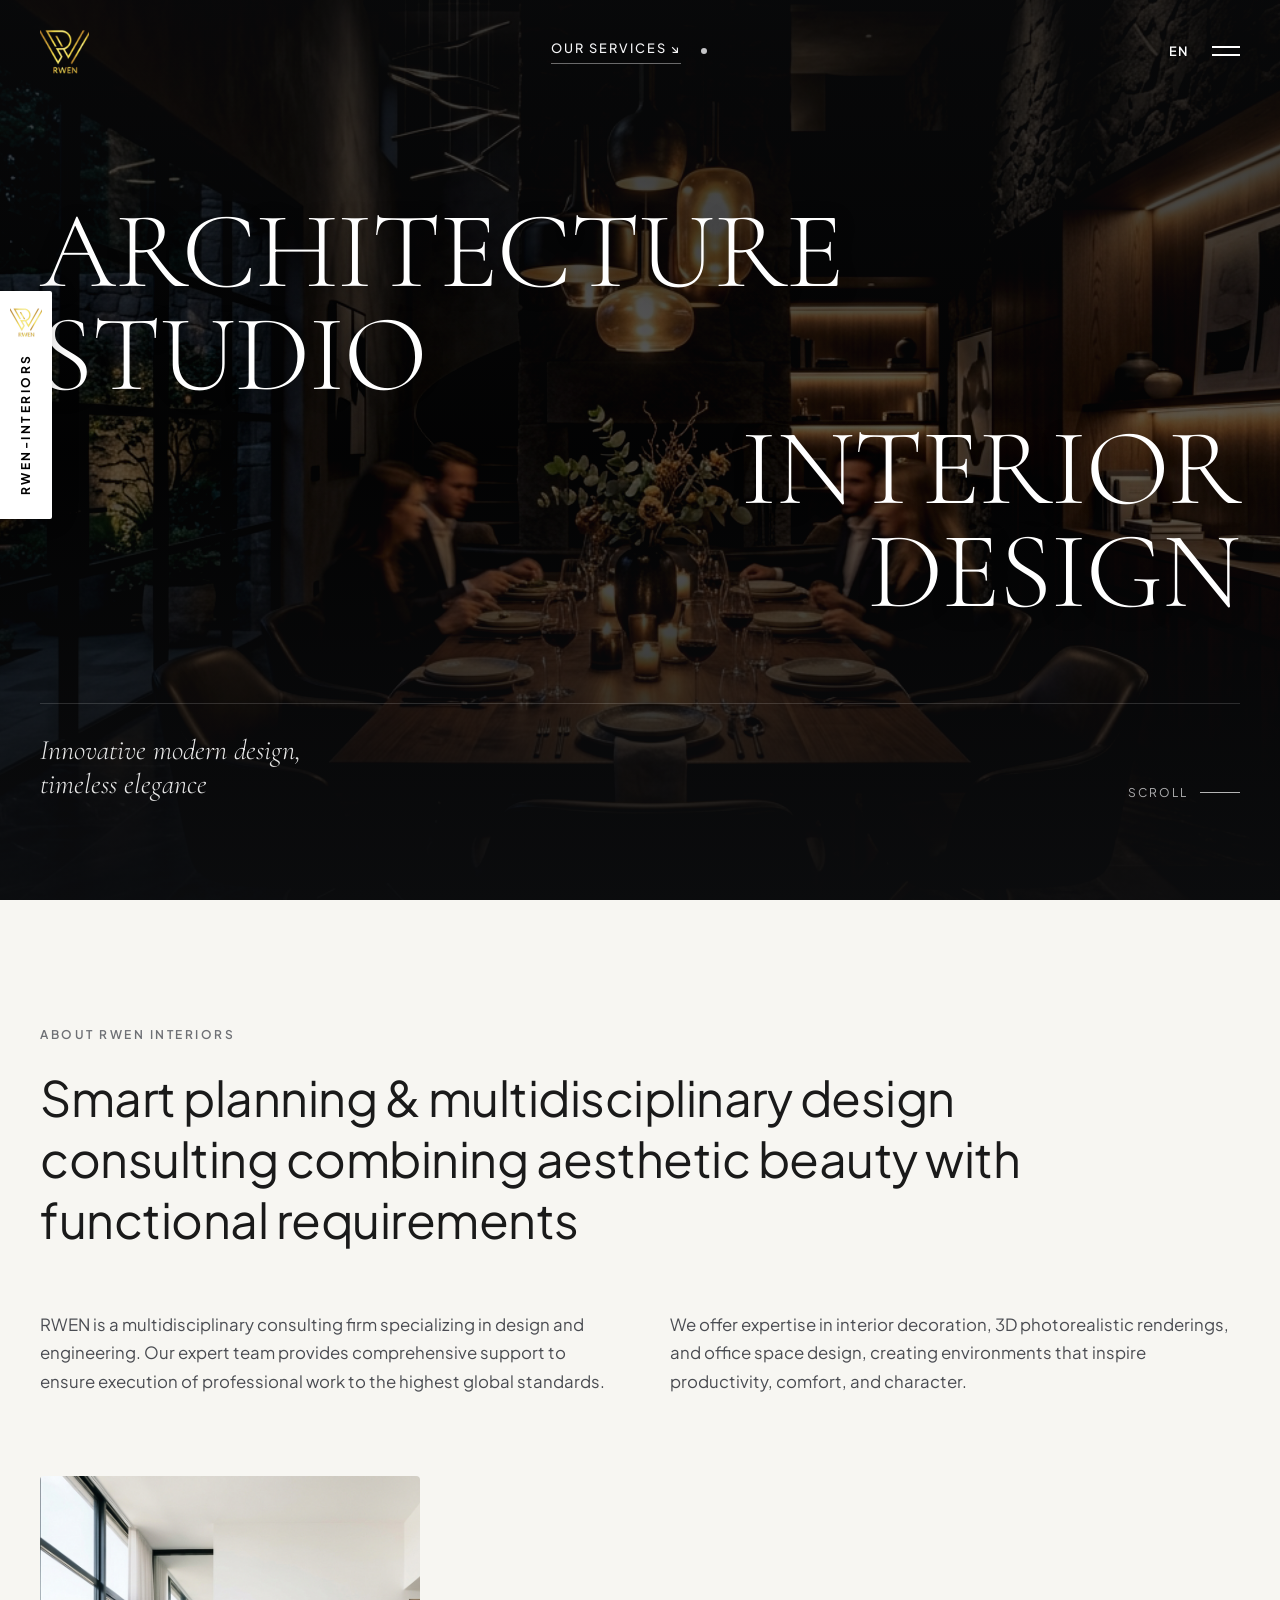
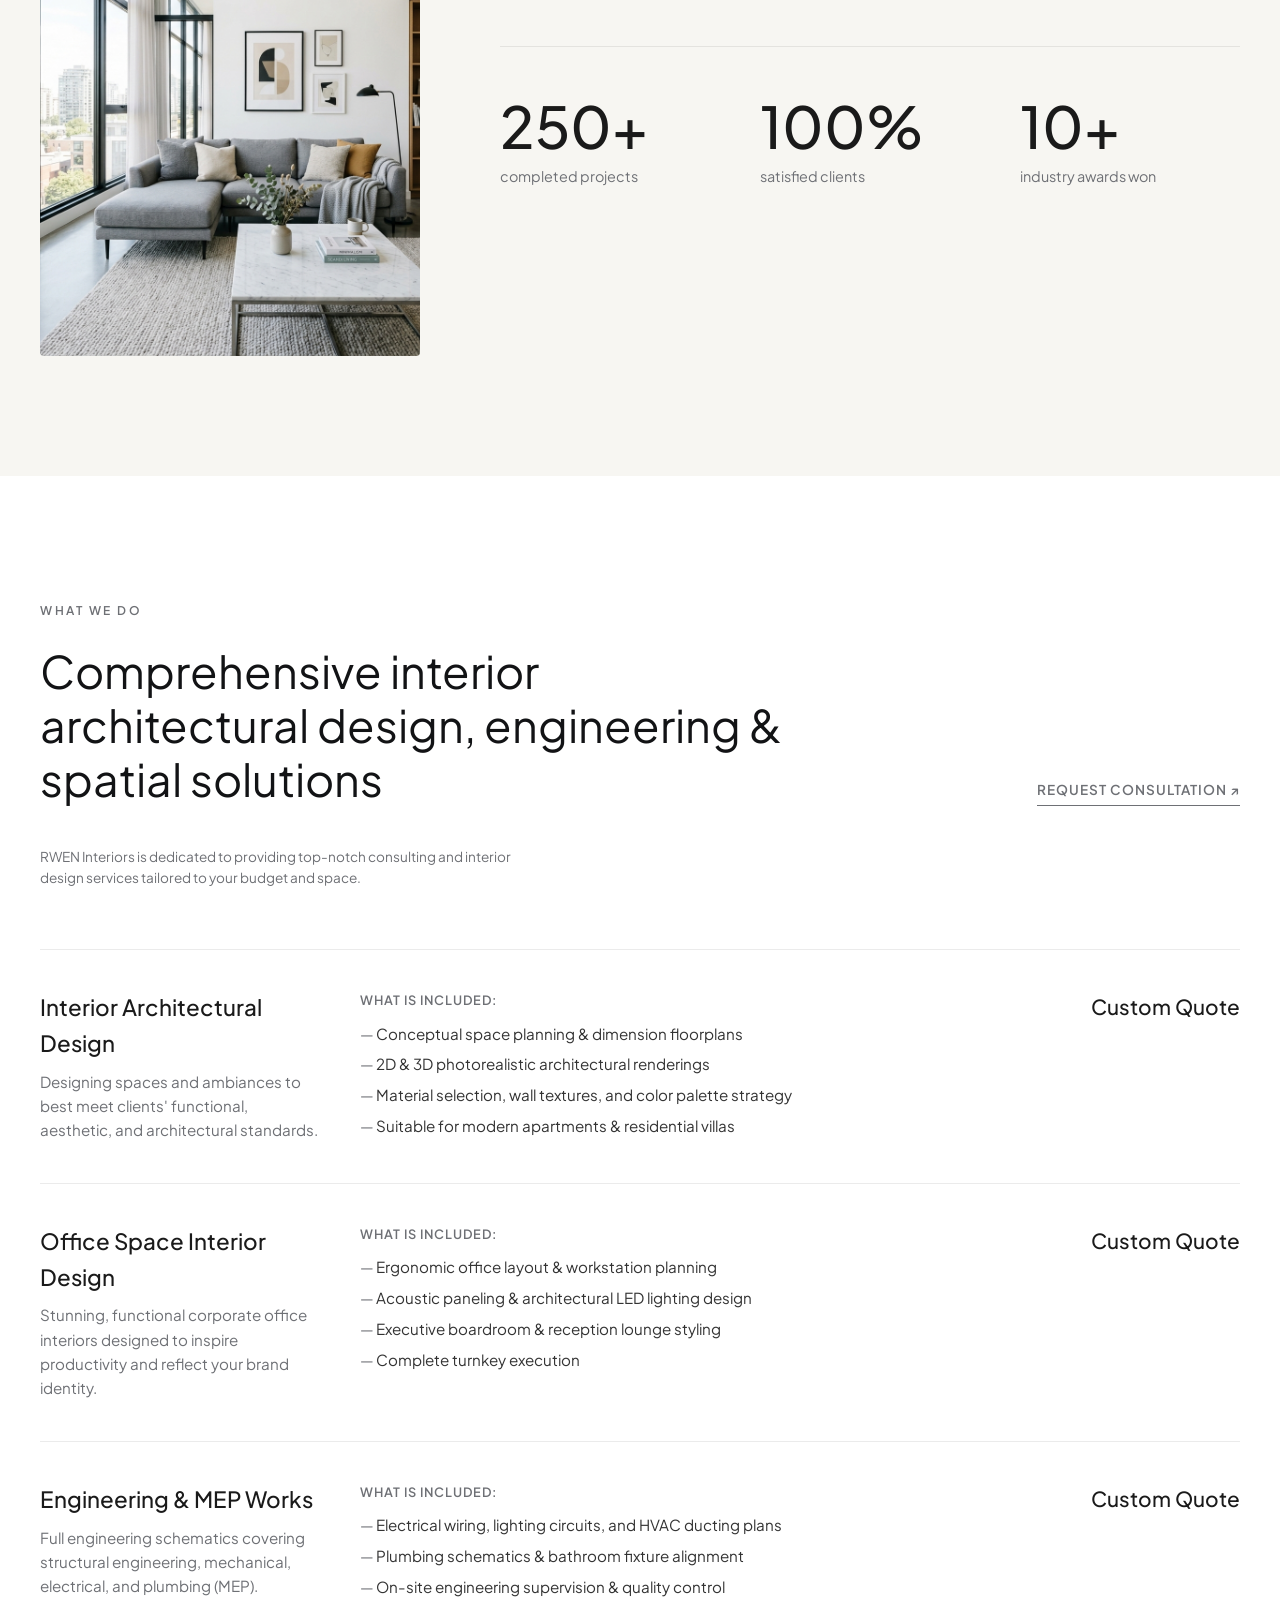
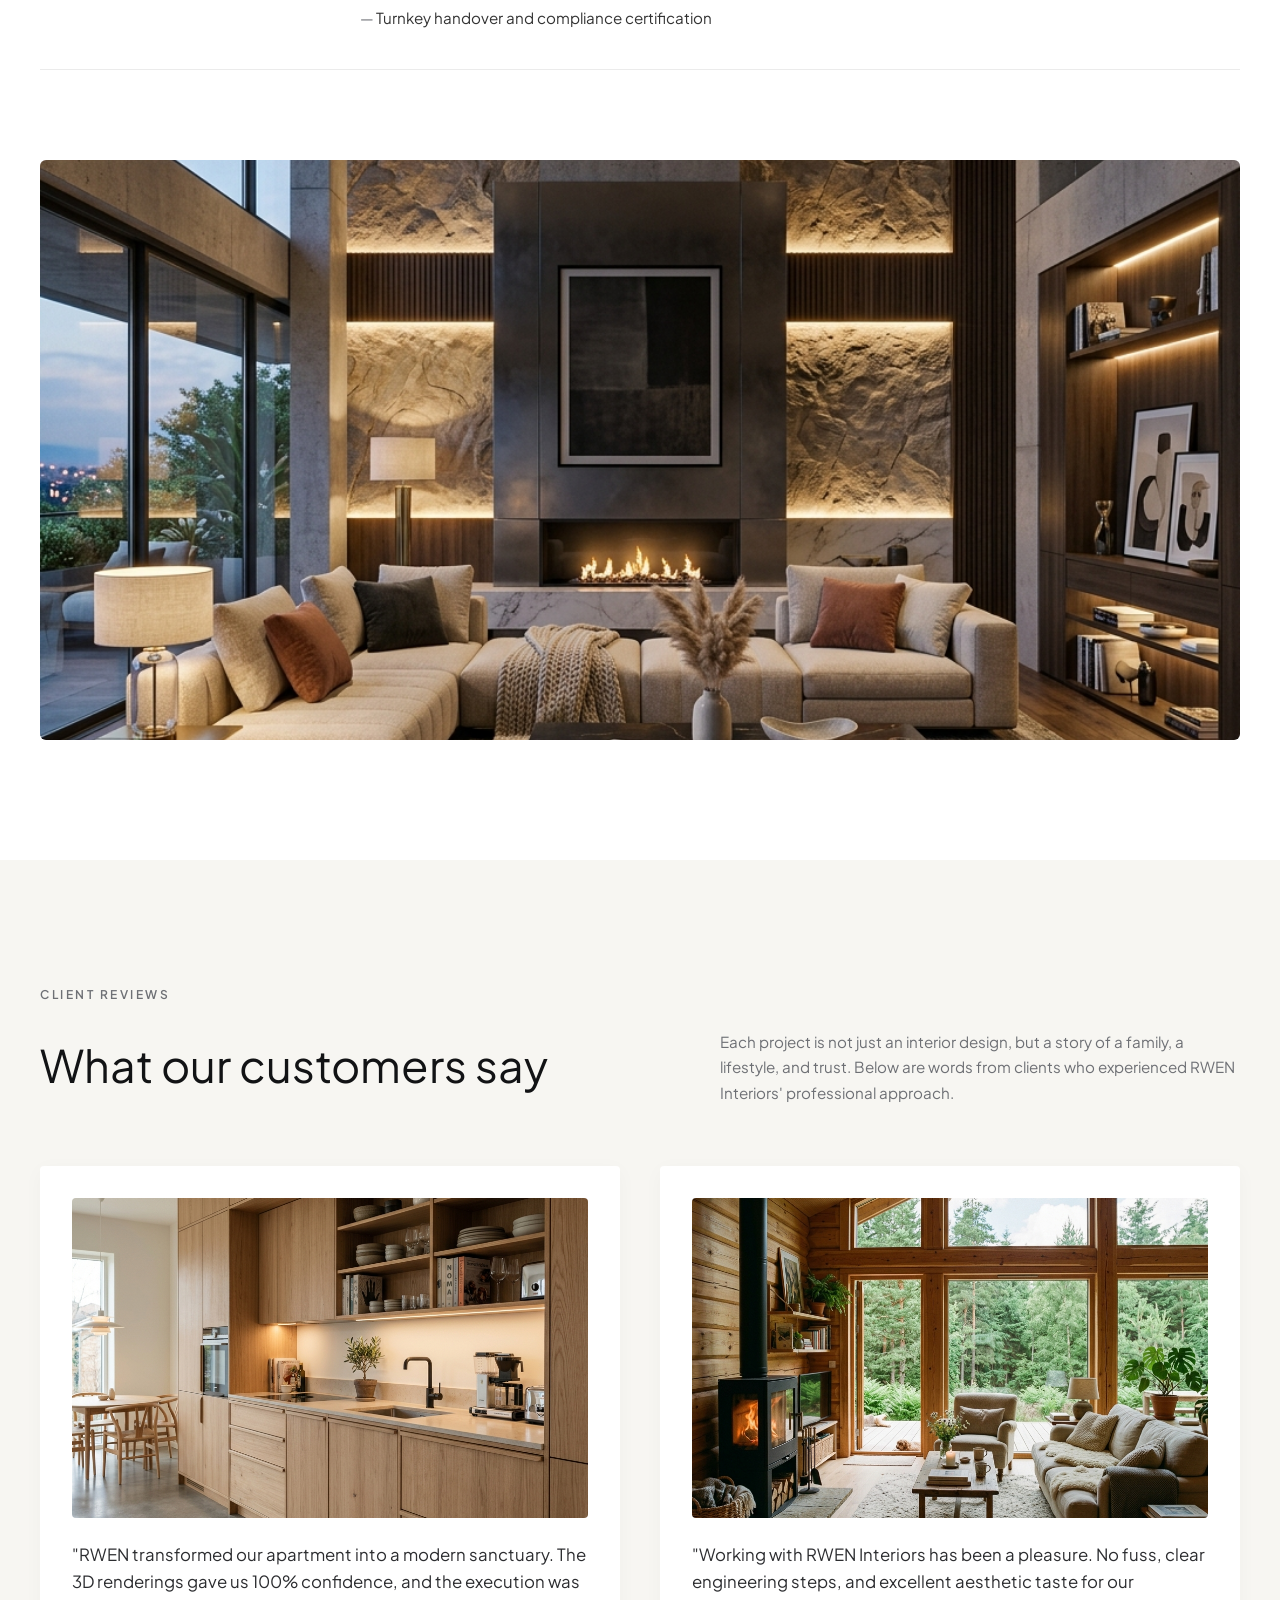
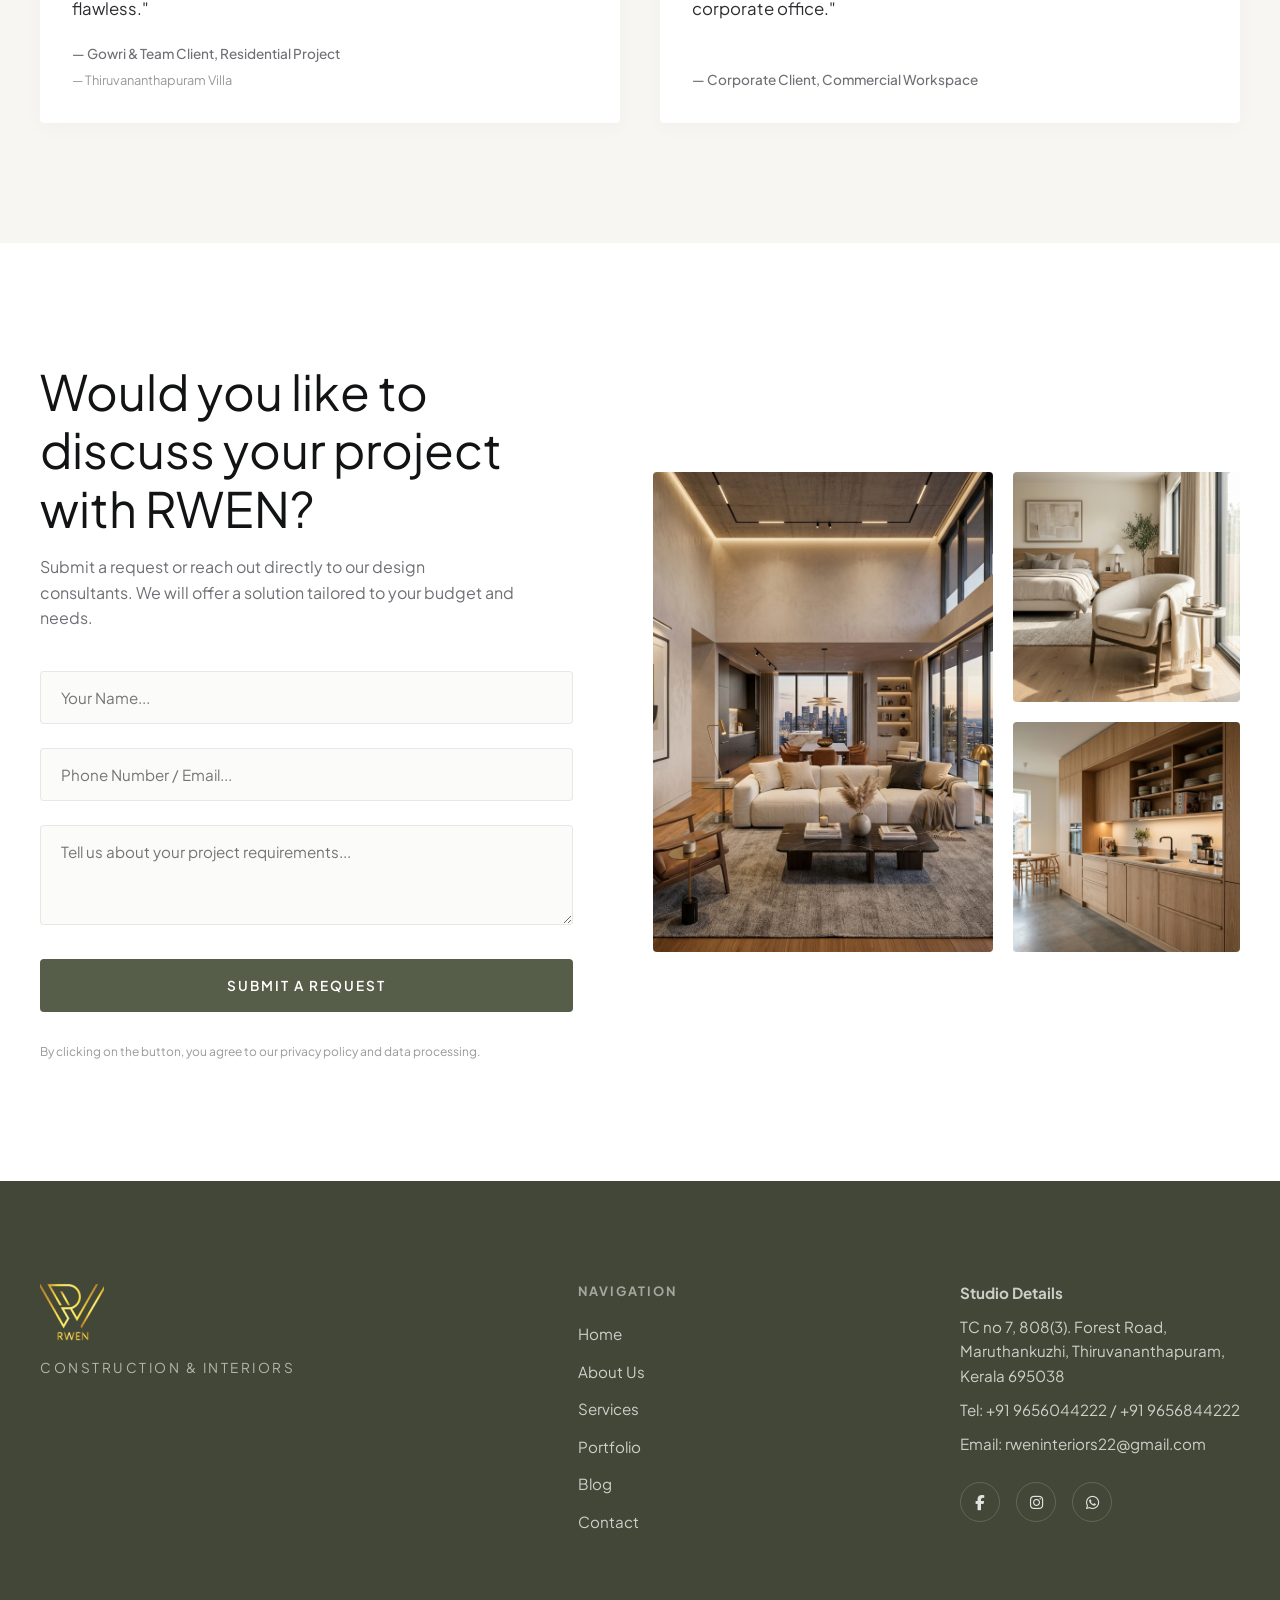
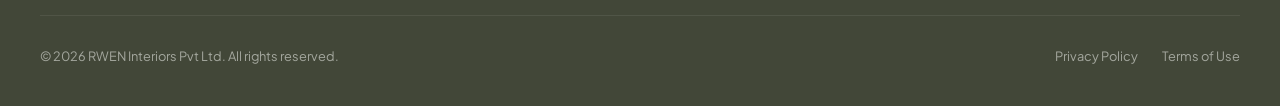
==== index.html @ ac8e6819 "ui" ====
<!DOCTYPE html>
<html lang="en">
<head>
  <meta charset="UTF-8">
  <meta name="viewport" content="width=device-width, initial-scale=1.0">
  <title>RWEN Interiors | Modern Home Interior Designs & Architecture</title>
  <meta name="description" content="RWEN Interiors is a premier multidisciplinary interior design and architecture firm. Transforming residential and office spaces with innovative 3D rendering and engineering.">
  
  <!-- CSS Stylesheet -->
  <link rel="stylesheet" href="css/style.css">
  
  <!-- FontAwesome Icons -->
  <link rel="stylesheet" href="https://cdnjs.cloudflare.com/ajax/libs/font-awesome/6.4.0/css/all.min.css">
</head>
<body>

  <!-- Left Vertical Badge -->
  <div class="vertical-badge">
    <img src="logo.png" alt="RWEN Interiors Logo" class="badge-logo-img">
    <span class="badge-text">RWEN-INTERIORS</span>
  </div>

  <!-- Header Navigation -->
  <header class="site-header">
    <div class="header-inner">
      <div class="logo-wrapper">
        <a href="index.html">
          <img src="logo.png" alt="RWEN Interiors Logo" class="header-logo-img">
        </a>
      </div>

      <div class="nav-middle">
        <a href="#services" class="nav-services-btn trigger-modal">
          OUR SERVICES ↘
        </a>
        <div class="nav-dot"></div>
      </div>

      <div class="nav-right">
        <div class="lang-switch">
          <span class="lang-btn active">EN</span>
        </div>
        <div class="menu-toggle" aria-label="Toggle navigation">
          <span></span>
          <span></span>
        </div>
      </div>
    </div>
  </header>

  <!-- Mobile Drawer Menu -->
  <div class="mobile-nav-overlay">
    <div class="mobile-nav-close">&times;</div>
    <ul class="mobile-nav-links">
      <li><a href="index.html">Home</a></li>
      <li><a href="aboutt.html">About Us</a></li>
      <li><a href="#services">Services</a></li>
      <li><a href="gallery.html">Portfolio</a></li>
      <li><a href="blog.html">Blog</a></li>
      <li><a href="contact.html">Contact</a></li>
    </ul>
    <div class="mobile-nav-footer">
      <p>RWEN Construction & Interiors</p>
      <p>rweninteriors22@gmail.com</p>
    </div>
  </div>

  <!-- Main Content Area -->
  <main>

    <!-- SECTION 1: HERO -->
    <section class="hero-section" id="hero">
      <div class="hero-bg-wrapper">
        <img src="images/hero_bg.jpg" alt="RWEN Interiors Architecture Showcase" class="hero-bg-img">
        <div class="hero-overlay"></div>
      </div>

      <div class="container hero-content">
        <div class="hero-typography">
          <h1 class="hero-title-top">
            ARCHITECTURE<br>STUDIO
          </h1>
          <h2 class="hero-title-bottom">
            INTERIOR<br>DESIGN
          </h2>
        </div>

        <div class="hero-bottom-bar">
          <p class="hero-subtitle">
            Innovative modern design,<br>timeless elegance
          </p>
          <div class="hero-scroll-indicator">
            <span>Scroll</span>
            <div class="hero-scroll-line"></div>
          </div>
        </div>
      </div>
    </section>

    <!-- SECTION 2: ABOUT US -->
    <section class="about-section" id="about">
      <div class="container">
        <div class="about-header">
          <span class="section-label">ABOUT RWEN INTERIORS</span>
          <h2 class="about-title">
            Smart planning & multidisciplinary design consulting combining aesthetic beauty with functional requirements
          </h2>
        </div>

        <div class="about-columns">
          <p class="about-text-p">
            RWEN is a multidisciplinary consulting firm specializing in design and engineering. Our expert team provides comprehensive support to ensure execution of professional work to the highest global standards.
          </p>
          <p class="about-text-p">
            We offer expertise in interior decoration, 3D photorealistic renderings, and office space design, creating environments that inspire productivity, comfort, and character.
          </p>
        </div>

        <div class="about-grid-content">
          <div class="about-img-box">
            <img src="images/about_interior.jpg" alt="RWEN Interior Design Craftsmanship">
          </div>

          <div class="about-stats-container">
            <div class="stat-item">
              <span class="stat-number" data-target="250" data-suffix="+">250+</span>
              <span class="stat-label">completed projects</span>
            </div>
            <div class="stat-item">
              <span class="stat-number" data-target="100" data-suffix="%">100%</span>
              <span class="stat-label">satisfied clients</span>
            </div>
            <div class="stat-item">
              <span class="stat-number" data-target="10" data-suffix="+">10+</span>
              <span class="stat-label">industry awards won</span>
            </div>
          </div>
        </div>
      </div>
    </section>

    <!-- SECTION 3: POPULAR SERVICES -->
    <section class="services-section" id="services">
      <div class="container">
        <span class="section-label">WHAT WE DO</span>
        
        <div class="services-top-bar">
          <h2 class="services-title">
            Comprehensive interior architectural design, engineering & spatial solutions
          </h2>
          <a href="#contact" class="see-all-link">Request Consultation ↗</a>
        </div>

        <p class="services-note">
          RWEN Interiors is dedicated to providing top-notch consulting and interior design services tailored to your budget and space.
        </p>

        <div class="services-list">
          <!-- Service Row 1 -->
          <div class="service-row">
            <div>
              <h3 class="service-name">Interior Architectural Design</h3>
              <p class="service-desc-short">
                Designing spaces and ambiances to best meet clients' functional, aesthetic, and architectural standards.
              </p>
            </div>

            <div class="service-included">
              <p class="service-included-title">What is included:</p>
              <ul>
                <li>Conceptual space planning & dimension floorplans</li>
                <li>2D & 3D photorealistic architectural renderings</li>
                <li>Material selection, wall textures, and color palette strategy</li>
                <li>Suitable for modern apartments & residential villas</li>
              </ul>
            </div>

            <div class="service-price">Custom Quote</div>
          </div>

          <!-- Service Row 2 -->
          <div class="service-row">
            <div>
              <h3 class="service-name">Office Space Interior Design</h3>
              <p class="service-desc-short">
                Stunning, functional corporate office interiors designed to inspire productivity and reflect your brand identity.
              </p>
            </div>

            <div class="service-included">
              <p class="service-included-title">What is included:</p>
              <ul>
                <li>Ergonomic office layout & workstation planning</li>
                <li>Acoustic paneling & architectural LED lighting design</li>
                <li>Executive boardroom & reception lounge styling</li>
                <li>Complete turnkey execution</li>
              </ul>
            </div>

            <div class="service-price">Custom Quote</div>
          </div>

          <!-- Service Row 3 -->
          <div class="service-row">
            <div>
              <h3 class="service-name">Engineering & MEP Works</h3>
              <p class="service-desc-short">
                Full engineering schematics covering structural engineering, mechanical, electrical, and plumbing (MEP).
              </p>
            </div>

            <div class="service-included">
              <p class="service-included-title">What is included:</p>
              <ul>
                <li>Electrical wiring, lighting circuits, and HVAC ducting plans</li>
                <li>Plumbing schematics & bathroom fixture alignment</li>
                <li>On-site engineering supervision & quality control</li>
                <li>Turnkey handover and compliance certification</li>
              </ul>
            </div>

            <div class="service-price">Custom Quote</div>
          </div>
        </div>

        <div class="service-banner-wrapper">
          <img src="images/service_banner.jpg" alt="RWEN Modern Luxury Architecture Render">
        </div>
      </div>
    </section>

    <!-- SECTION 4: FEEDBACK -->
    <section class="feedback-section" id="feedback">
      <div class="container">
        <span class="section-label">CLIENT REVIEWS</span>
        
        <div class="feedback-header-flex">
          <h2 class="feedback-main-title">What our customers say</h2>
          <p class="feedback-intro-text">
            Each project is not just an interior design, but a story of a family, a lifestyle, and trust. Below are words from clients who experienced RWEN Interiors' professional approach.
          </p>
        </div>

        <div class="testimonials-grid">
          <!-- Card 1 -->
          <div class="testimonial-card">
            <div>
              <div class="testimonial-img-box">
                <img src="images/testimonial_1.jpg" alt="RWEN Client Project">
              </div>
              <p class="testimonial-quote">
                "RWEN transformed our apartment into a modern sanctuary. The 3D renderings gave us 100% confidence, and the execution was flawless."
              </p>
            </div>
            <div>
              <p class="testimonial-author">— Gowri & Team Client, Residential Project</p>
              <p class="testimonial-sub">— Thiruvananthapuram Villa</p>
            </div>
          </div>

          <!-- Card 2 -->
          <div class="testimonial-card">
            <div>
              <div class="testimonial-img-box">
                <img src="images/testimonial_2.jpg" alt="RWEN Office Interior Project">
              </div>
              <p class="testimonial-quote">
                "Working with RWEN Interiors has been a pleasure. No fuss, clear engineering steps, and excellent aesthetic taste for our corporate office."
              </p>
            </div>
            <div>
              <p class="testimonial-author">— Corporate Client, Commercial Workspace</p>
            </div>
          </div>
        </div>
      </div>
    </section>

    <!-- SECTION 5: CONTACT / DISCUSS THE PROJECT -->
    <section class="contact-section" id="contact">
      <div class="container">
        <div class="contact-grid">
          <div class="contact-form-side">
            <h2 class="contact-title">
              Would you like to discuss your project with RWEN?
            </h2>
            <p class="contact-subtitle">
              Submit a request or reach out directly to our design consultants. We will offer a solution tailored to your budget and needs.
            </p>

            <form class="contact-form">
              <div class="form-group">
                <input type="text" class="form-input" placeholder="Your Name..." required>
              </div>
              <div class="form-group">
                <input type="text" class="form-input" placeholder="Phone Number / Email..." required>
              </div>
              <div class="form-group">
                <textarea class="form-input" style="height: 100px; resize: vertical;" placeholder="Tell us about your project requirements..."></textarea>
              </div>
              <button type="submit" class="submit-btn">
                SUBMIT A REQUEST
              </button>
              <p class="form-disclaimer">
                By clicking on the button, you agree to our privacy policy and data processing.
              </p>
            </form>
          </div>

          <div class="contact-collage">
            <div class="collage-main">
              <img src="images/contact_1.jpg" alt="RWEN Interior Showcase 1">
            </div>
            <div class="collage-stacked">
              <div class="collage-sub">
                <img src="images/contact_2.jpg" alt="RWEN Interior Showcase 2">
              </div>
              <div class="collage-sub">
                <img src="images/testimonial_1.jpg" alt="RWEN Interior Showcase 3">
              </div>
            </div>
          </div>
        </div>
      </div>
    </section>

  </main>

  <!-- SECTION 6: FOOTER -->
  <footer class="site-footer">
    <div class="container">
      <div class="footer-top">
        <div class="footer-brand">
          <a href="index.html">
            <img src="logo.png" alt="RWEN Interiors Logo" class="footer-logo-img">
          </a>
          <p class="footer-tagline">Construction & Interiors</p>
        </div>

        <div class="footer-nav-col">
          <h4>Navigation</h4>
          <ul>
            <li><a href="index.html">Home</a></li>
            <li><a href="aboutt.html">About Us</a></li>
            <li><a href="#services">Services</a></li>
            <li><a href="gallery.html">Portfolio</a></li>
            <li><a href="blog.html">Blog</a></li>
            <li><a href="contact.html">Contact</a></li>
          </ul>
        </div>

        <div class="footer-contact-info">
          <h4>Studio Details</h4>
          <p>TC no 7, 808(3). Forest Road, Maruthankuzhi, Thiruvananthapuram, Kerala 695038</p>
          <p>Tel: +91 9656044222 / +91 9656844222</p>
          <p>Email: rweninteriors22@gmail.com</p>

          <div class="footer-socials">
            <a href="https://www.facebook.com/rwenconstructionandinteriors/" target="_blank" class="social-icon-btn" aria-label="Facebook"><i class="fab fa-facebook-f"></i></a>
            <a href="https://www.instagram.com/rwenconstructionandinteriors/?hl=en" target="_blank" class="social-icon-btn" aria-label="Instagram"><i class="fab fa-instagram"></i></a>
            <a href="#" class="social-icon-btn" aria-label="WhatsApp"><i class="fab fa-whatsapp"></i></a>
          </div>
        </div>
      </div>

      <div class="footer-bottom">
        <p>© 2026 RWEN Interiors Pvt Ltd. All rights reserved.</p>
        <div class="footer-links-inline">
          <a href="#">Privacy Policy</a>
          <a href="#">Terms of Use</a>
        </div>
      </div>
    </div>
  </footer>

  <!-- Modal Dialog -->
  <div class="modal-overlay">
    <div class="modal-box">
      <span class="modal-close">&times;</span>
      <h3 style="font-family: var(--font-serif); font-size: 2rem; margin-bottom: 12px;">Book a Design Consultation</h3>
      <p style="color: var(--text-muted); font-size: 0.95rem; margin-bottom: 24px;">Our lead interior architects at RWEN Interiors will guide you through space planning, 3D renderings, and cost estimation.</p>
      <form class="contact-form">
        <div class="form-group">
          <input type="text" class="form-input" placeholder="Your Name" required>
        </div>
        <div class="form-group">
          <input type="email" class="form-input" placeholder="Email Address" required>
        </div>
        <div class="form-group">
          <input type="tel" class="form-input" placeholder="Phone Number">
        </div>
        <button type="submit" class="submit-btn" style="width: 100%;">REQUEST CONSULTATION</button>
      </form>
    </div>
  </div>

  <!-- Toast Notification -->
  <div class="toast-msg">
    ✓ Thank you! Your request has been sent to RWEN Interiors. We will contact you shortly.
  </div>

  <!-- Main JavaScript File -->
  <script src="js/main.js"></script>

</body>
</html>
---- css/style.css ----
/* ==========================================================================
   TECNOARREDA > INTERIOR DESIGN - LUXURY ARCHITECTURAL DESIGN SYSTEM
   ========================================================================== */

@import url('https://fonts.googleapis.com/css2?family=Cormorant+Garamond:ital,wght@0,300;0,400;0,500;0,600;0,700;1,400&family=Plus+Jakarta+Sans:wght@300;400;500;600;700&display=swap');

:root {
  /* Color Palette */
  --bg-dark: #0d0e10;
  --bg-dark-card: #15171b;
  --bg-light: #f7f6f2;
  --bg-light-alt: #efeee8;
  --bg-footer: #424738;
  
  --text-dark: #121315;
  --text-muted: #6e7075;
  --text-light: #f5f5f7;
  --text-light-muted: #a1a3a8;
  
  --accent-gold: #c8a876;
  --accent-olive: #565d49;
  --border-light: rgba(0, 0, 0, 0.08);
  --border-dark: rgba(255, 255, 255, 0.12);

  /* Typography */
  --font-serif: 'Cormorant Garamond', Georgia, serif;
  --font-sans: 'Plus Jakarta Sans', -apple-system, BlinkMacSystemFont, sans-serif;
  
  /* Transitions */
  --transition-smooth: all 0.4s cubic-bezier(0.16, 1, 0.3, 1);
  --transition-fast: all 0.2s ease;
}

/* Reset & Global Base Styles */
*, *::before, *::after {
  box-sizing: border-box;
  margin: 0;
  padding: 0;
}

html {
  scroll-behavior: smooth;
  font-size: 16px;
  background-color: var(--bg-dark);
  color: var(--text-dark);
  font-family: var(--font-sans);
  -webkit-font-smoothing: antialiased;
}

body {
  overflow-x: hidden;
  background-color: var(--bg-light);
  line-height: 1.6;
}

a {
  color: inherit;
  text-decoration: none;
  transition: var(--transition-fast);
}

button {
  font-family: inherit;
  cursor: pointer;
  border: none;
  background: none;
}

img {
  max-width: 100%;
  height: auto;
  display: block;
}

/* Selection Color */
::selection {
  background: #333;
  color: #fff;
}

/* Custom Scrollbar */
::-webkit-scrollbar {
  width: 6px;
}
::-webkit-scrollbar-track {
  background: var(--bg-dark);
}
::-webkit-scrollbar-thumb {
  background: #444;
  border-radius: 3px;
}
::-webkit-scrollbar-thumb:hover {
  background: var(--accent-gold);
}

/* Layout Utilities */
.container {
  width: 100%;
  max-width: 1440px;
  margin: 0 auto;
  padding: 0 40px;
}

@media (max-width: 768px) {
  .container {
    padding: 0 20px;
  }
}

.section-label {
  font-size: 0.75rem;
  text-transform: uppercase;
  letter-spacing: 2.5px;
  color: var(--text-muted);
  font-weight: 600;
  margin-bottom: 24px;
  display: inline-block;
}

/* ==========================================================================
   LEFT FIXED BADGE / SIDEBAR
   ========================================================================== */
.vertical-badge {
  position: fixed;
  left: 0;
  top: 45%;
  transform: translateY(-50%);
  z-index: 100;
  background: #ffffff;
  color: #000000;
  padding: 16px 10px 24px 10px;
  display: flex;
  flex-direction: column;
  align-items: center;
  gap: 16px;
  box-shadow: 4px 0 25px rgba(0, 0, 0, 0.15);
  font-family: var(--font-sans);
  border-top-right-radius: 2px;
  border-bottom-right-radius: 2px;
}

.vertical-badge .badge-logo-img {
  width: 32px;
  height: auto;
  display: block;
}

.vertical-badge .badge-text {
  writing-mode: vertical-rl;
  transform: rotate(180deg);
  font-size: 0.75rem;
  font-weight: 700;
  letter-spacing: 2.5px;
  text-transform: uppercase;
  color: #000000;
  white-space: nowrap;
}

@media (max-width: 1024px) {
  .vertical-badge {
    display: none;
  }
}

/* ==========================================================================
   HEADER NAVIGATION
   ========================================================================== */
.site-header {
  position: fixed;
  top: 0;
  left: 0;
  width: 100%;
  z-index: 90;
  padding: 28px 40px;
  transition: var(--transition-smooth);
  color: var(--text-light);
}

.site-header.scrolled {
  background: rgba(13, 14, 16, 0.85);
  backdrop-filter: blur(12px);
  padding: 18px 40px;
  border-bottom: 1px solid var(--border-dark);
}

.header-inner {
  display: flex;
  align-items: center;
  justify-content: space-between;
  max-width: 1440px;
  margin: 0 auto;
}

.logo-wrapper {
  display: flex;
  align-items: center;
  text-decoration: none;
}

.header-logo-img {
  height: 46px;
  width: auto;
  object-fit: contain;
  display: block;
  transition: transform 0.3s ease;
}

.header-logo-img:hover {
  transform: scale(1.05);
}

.logo-text {
  font-family: var(--font-serif);
  font-size: 1.4rem;
  font-weight: 600;
  letter-spacing: 2px;
  text-transform: uppercase;
  color: #ffffff;
  width: 80px;
}

.logo-text span {
  font-family: var(--font-sans);
  font-size: 0.7rem;
  font-weight: 400;
  letter-spacing: 3px;
  opacity: 0.7;
  display: inline-block;
  margin-left: 6px;
}

.nav-middle {
  display: flex;
  align-items: center;
  gap: 20px;
}

.nav-services-btn {
  font-size: 0.8rem;
  text-transform: uppercase;
  letter-spacing: 2px;
  font-weight: 500;
  color: var(--text-light);
  display: flex;
  align-items: center;
  gap: 8px;
  padding-bottom: 4px;
  border-bottom: 1px solid rgba(255, 255, 255, 0.4);
  transition: var(--transition-fast);
}

.nav-services-btn:hover {
  border-bottom-color: #ffffff;
  transform: translateY(-1px);
}

.nav-dot {
  width: 6px;
  height: 6px;
  background-color: var(--text-light);
  border-radius: 50%;
  opacity: 0.8;
}

.nav-right {
  display: flex;
  align-items: center;
  gap: 24px;
}

.lang-switch {
  display: flex;
  align-items: center;
  gap: 6px;
  font-size: 0.8rem;
  font-weight: 600;
  letter-spacing: 1px;
}

.lang-btn {
  color: rgba(255, 255, 255, 0.5);
  transition: var(--transition-fast);
  cursor: pointer;
}

.lang-btn.active, .lang-btn:hover {
  color: #ffffff;
}

.menu-toggle {
  display: flex;
  flex-direction: column;
  justify-content: center;
  gap: 6px;
  width: 28px;
  height: 24px;
  cursor: pointer;
}

.menu-toggle span {
  display: block;
  width: 100%;
  height: 2px;
  background-color: #ffffff;
  transition: var(--transition-smooth);
}

.menu-toggle:hover span:first-child {
  transform: translateX(3px);
}
.menu-toggle:hover span:last-child {
  transform: translateX(-3px);
}

/* Mobile Drawer Menu */
.mobile-nav-overlay {
  position: fixed;
  top: 0;
  right: -100%;
  width: 100%;
  max-width: 480px;
  height: 100vh;
  background-color: var(--bg-dark);
  z-index: 100;
  padding: 80px 40px;
  display: flex;
  flex-direction: column;
  justify-content: space-between;
  transition: var(--transition-smooth);
  box-shadow: -10px 0 30px rgba(0, 0, 0, 0.5);
}

.mobile-nav-overlay.open {
  right: 0;
}

.mobile-nav-close {
  position: absolute;
  top: 30px;
  right: 40px;
  font-size: 2rem;
  color: #fff;
  cursor: pointer;
}

.mobile-nav-links {
  list-style: none;
  display: flex;
  flex-direction: column;
  gap: 24px;
}

.mobile-nav-links a {
  font-family: var(--font-serif);
  font-size: 2.2rem;
  color: rgba(255, 255, 255, 0.7);
  transition: var(--transition-fast);
}

.mobile-nav-links a:hover {
  color: #ffffff;
  padding-left: 10px;
}

.mobile-nav-footer {
  color: var(--text-light-muted);
  font-size: 0.85rem;
}

/* ==========================================================================
   SECTION 1: HERO SECTION
   ========================================================================== */
.hero-section {
  position: relative;
  width: 100%;
  min-height: 100vh;
  background-color: var(--bg-dark);
  color: var(--text-light);
  display: flex;
  flex-direction: column;
  justify-content: space-between;
  padding: 160px 0 60px 0;
  overflow: hidden;
}

.hero-bg-wrapper {
  position: absolute;
  top: 0;
  left: 0;
  width: 100%;
  height: 100%;
  z-index: 1;
}

.hero-bg-img {
  width: 100%;
  height: 100%;
  object-fit: cover;
  filter: brightness(0.45) contrast(1.1);
  transform: scale(1.05);
  animation: heroZoom 20s infinite alternate ease-in-out;
}

@keyframes heroZoom {
  0% { transform: scale(1.03); }
  100% { transform: scale(1.08); }
}

.hero-overlay {
  position: absolute;
  top: 0;
  left: 0;
  width: 100%;
  height: 100%;
  background: linear-gradient(180deg, rgba(13, 14, 16, 0.6) 0%, rgba(13, 14, 16, 0.2) 50%, rgba(13, 14, 16, 0.85) 100%);
  z-index: 2;
}

.hero-content {
  position: relative;
  z-index: 5;
  height: 100%;
  display: flex;
  flex-direction: column;
  justify-content: space-between;
}

.hero-typography {
  margin-top: 40px;
}

.hero-title-top {
  font-family: var(--font-serif);
  font-size: clamp(3.2rem, 8.5vw, 8.5rem);
  font-weight: 300;
  line-height: 0.95;
  letter-spacing: -1px;
  text-transform: uppercase;
  color: #ffffff;
  text-shadow: 0 4px 20px rgba(0, 0, 0, 0.4);
}

.hero-title-bottom {
  font-family: var(--font-serif);
  font-size: clamp(3.2rem, 8.5vw, 8.5rem);
  font-weight: 300;
  line-height: 0.95;
  letter-spacing: -1px;
  text-transform: uppercase;
  color: #ffffff;
  text-align: right;
  margin-top: 10px;
  text-shadow: 0 4px 20px rgba(0, 0, 0, 0.4);
}

.hero-bottom-bar {
  display: flex;
  justify-content: space-between;
  align-items: flex-end;
  margin-top: 80px;
  padding-top: 30px;
  border-top: 1px solid rgba(255, 255, 255, 0.15);
}

.hero-subtitle {
  font-family: var(--font-serif);
  font-size: clamp(1.4rem, 2.2vw, 2.4rem);
  font-weight: 300;
  font-style: italic;
  max-width: 450px;
  line-height: 1.2;
  color: rgba(255, 255, 255, 0.9);
}

.hero-scroll-indicator {
  display: flex;
  align-items: center;
  gap: 12px;
  font-size: 0.75rem;
  letter-spacing: 2px;
  text-transform: uppercase;
  opacity: 0.7;
}

.hero-scroll-line {
  width: 40px;
  height: 1px;
  background-color: #fff;
  position: relative;
  overflow: hidden;
}

.hero-scroll-line::after {
  content: '';
  position: absolute;
  top: 0;
  left: -100%;
  width: 100%;
  height: 100%;
  background-color: var(--accent-gold);
  animation: scrollLine 2s infinite;
}

@keyframes scrollLine {
  0% { left: -100%; }
  100% { left: 100%; }
}

/* ==========================================================================
   SECTION 2: ABOUT US
   ========================================================================== */
.about-section {
  padding: 120px 0;
  background-color: var(--bg-light);
  color: var(--text-dark);
}

.about-header {
  margin-bottom: 60px;
}

.about-title {
  font-family: var(--font-sans);
  font-size: clamp(2rem, 3.8vw, 3.8rem);
  font-weight: 400;
  line-height: 1.25;
  letter-spacing: -0.5px;
  max-width: 1100px;
  color: #1a1a1a;
}

.about-columns {
  display: grid;
  grid-template-columns: 1fr 1fr;
  gap: 60px;
  margin-bottom: 80px;
}

@media (max-width: 768px) {
  .about-columns {
    grid-template-columns: 1fr;
    gap: 30px;
  }
}

.about-text-p {
  font-size: 1.05rem;
  color: #4a4c52;
  line-height: 1.7;
}

.about-grid-content {
  display: grid;
  grid-template-columns: 380px 1fr;
  gap: 80px;
  align-items: center;
}

@media (max-width: 1024px) {
  .about-grid-content {
    grid-template-columns: 1fr;
    gap: 50px;
  }
}

.about-img-box {
  width: 100%;
  height: 480px;
  overflow: hidden;
  border-radius: 4px;
  position: relative;
}

.about-img-box img {
  width: 100%;
  height: 100%;
  object-fit: cover;
  transition: transform 0.8s ease;
}

.about-img-box:hover img {
  transform: scale(1.05);
}

.about-stats-container {
  display: grid;
  grid-template-columns: repeat(3, 1fr);
  gap: 40px;
  border-top: 1px solid var(--border-light);
  padding-top: 50px;
}

@media (max-width: 640px) {
  .about-stats-container {
    grid-template-columns: 1fr;
    gap: 30px;
  }
}

.stat-item {
  display: flex;
  flex-direction: column;
}

.stat-number {
  font-family: var(--font-sans);
  font-size: clamp(3rem, 4.5vw, 4.5rem);
  font-weight: 500;
  line-height: 1;
  color: #1a1a1a;
  margin-bottom: 12px;
}

.stat-label {
  font-size: 0.9rem;
  color: var(--text-muted);
  max-width: 160px;
  line-height: 1.4;
}

/* ==========================================================================
   SECTION 3: POPULAR SERVICES
   ========================================================================== */
.services-section {
  padding: 120px 0;
  background-color: #ffffff;
  color: var(--text-dark);
}

.services-top-bar {
  display: flex;
  justify-content: space-between;
  align-items: flex-end;
  margin-bottom: 40px;
}

.services-title {
  font-family: var(--font-sans);
  font-size: clamp(2rem, 3.5vw, 3.5rem);
  font-weight: 400;
  max-width: 750px;
  line-height: 1.2;
}

.see-all-link {
  font-size: 0.85rem;
  font-weight: 600;
  text-transform: uppercase;
  letter-spacing: 1px;
  color: var(--text-muted);
  border-bottom: 1px solid var(--text-muted);
  padding-bottom: 4px;
  transition: var(--transition-fast);

}

.see-all-link:hover {
  color: #000;
  border-bottom-color: #000;
}

.services-note {
  font-size: 0.85rem;
  color: var(--text-muted);
  max-width: 500px;
  margin-bottom: 60px;
}

.services-list {
  display: flex;
  flex-direction: column;
  border-top: 1px solid var(--border-light);
}

.service-row {
  border-bottom: 1px solid var(--border-light);
  padding: 40px 0;
  display: grid;
  grid-template-columns: 280px 1fr 180px;
  gap: 40px;
  align-items: start;
  transition: background-color 0.3s ease;
}

.service-row:hover {
  background-color: #fbfbf9;
}

@media (max-width: 900px) {
  .service-row {
    grid-template-columns: 1fr;
    gap: 20px;
  }
}

.service-name {
  font-size: 1.4rem;
  font-weight: 500;
  color: #1a1a1a;
}

.service-desc-short {
  font-size: 0.95rem;
  color: var(--text-muted);
  margin-top: 8px;
}

.service-included {
  font-size: 0.95rem;
  color: #333;
}

.service-included-title {
  font-size: 0.8rem;
  text-transform: uppercase;
  letter-spacing: 1px;
  color: var(--text-muted);
  margin-bottom: 12px;
  font-weight: 600;
}

.service-included ul {
  list-style: none;
  display: flex;
  flex-direction: column;
  gap: 8px;
}

.service-included ul li {
  position: relative;
  padding-left: 16px;
  line-height: 1.5;
}

.service-included ul li::before {
  content: '—';
  position: absolute;
  left: 0;
  color: var(--text-muted);
}

.service-price {
  font-size: 1.3rem;
  font-weight: 500;
  color: #1a1a1a;
  text-align: right;
}

@media (max-width: 900px) {
  .service-price {
    text-align: left;
  }
}

.service-banner-wrapper {
  margin-top: 90px;
  width: 100%;
  height: 580px;
  border-radius: 6px;
  overflow: hidden;
}

.service-banner-wrapper img {
  width: 100%;
  height: 100%;
  object-fit: cover;
}

/* ==========================================================================
   SECTION 4: FEEDBACK / TESTIMONIALS
   ========================================================================== */
.feedback-section {
  padding: 120px 0;
  background-color: var(--bg-light);
  color: var(--text-dark);
}

.feedback-header-flex {
  display: flex;
  justify-content: space-between;
  align-items: flex-start;
  gap: 60px;
  margin-bottom: 60px;
}

@media (max-width: 768px) {
  .feedback-header-flex {
    flex-direction: column;
    gap: 20px;
  }
}

.feedback-main-title {
  font-family: var(--font-sans);
  font-size: clamp(2rem, 3.5vw, 3.5rem);
  font-weight: 400;
}

.feedback-intro-text {
  max-width: 520px;
  font-size: 0.95rem;
  color: var(--text-muted);
  line-height: 1.7;
}

.testimonials-grid {
  display: grid;
  grid-template-columns: 1fr 1fr;
  gap: 40px;
}

@media (max-width: 900px) {
  .testimonials-grid {
    grid-template-columns: 1fr;
  }
}

.testimonial-card {
  background: #ffffff;
  border-radius: 4px;
  padding: 32px;
  display: flex;
  flex-direction: column;
  justify-content: space-between;
  box-shadow: 0 4px 20px rgba(0,0,0,0.03);
  transition: transform 0.3s ease, box-shadow 0.3s ease;
}

.testimonial-card:hover {
  transform: translateY(-5px);
  box-shadow: 0 10px 30px rgba(0,0,0,0.08);
}

.testimonial-img-box {
  width: 100%;
  height: 320px;
  border-radius: 4px;
  overflow: hidden;
  margin-bottom: 24px;
}

.testimonial-img-box img {
  width: 100%;
  height: 100%;
  object-fit: cover;
}

.testimonial-quote {
  font-size: 1.05rem;
  color: #2c2d30;
  line-height: 1.6;
  margin-bottom: 20px;
}

.testimonial-author {
  font-size: 0.85rem;
  color: var(--text-muted);
  font-weight: 500;
}

.testimonial-sub {
  font-size: 0.8rem;
  color: #999;
  margin-top: 6px;
}

/* ==========================================================================
   SECTION 5: CONTACT / DISCUSS PROJECT
   ========================================================================== */
.contact-section {
  padding: 120px 0;
  background-color: #ffffff;
}

.contact-grid {
  display: grid;
  grid-template-columns: 1fr 1.1fr;
  gap: 80px;
  align-items: center;
}

@media (max-width: 1024px) {
  .contact-grid {
    grid-template-columns: 1fr;
    gap: 60px;
  }
}

.contact-title {
  font-family: var(--font-sans);
  font-size: clamp(2.2rem, 3.8vw, 3.8rem);
  font-weight: 400;
  line-height: 1.2;
  margin-bottom: 16px;
}

.contact-subtitle {
  font-size: 1rem;
  color: var(--text-muted);
  margin-bottom: 40px;
  max-width: 480px;
}

.contact-form {
  display: flex;
  flex-direction: column;
  gap: 24px;
}

.form-group {
  display: flex;
  flex-direction: column;
}

.form-input {
  width: 100%;
  padding: 16px 20px;
  border: 1px solid var(--border-light);
  background-color: #fbfbf9;
  font-family: var(--font-sans);
  font-size: 0.95rem;
  border-radius: 4px;
  transition: var(--transition-fast);
  outline: none;
}

.form-input:focus {
  border-color: var(--text-dark);
  background-color: #ffffff;
}

.submit-btn {
  background-color: var(--accent-olive);
  color: #ffffff;
  padding: 18px 30px;
  font-size: 0.85rem;
  text-transform: uppercase;
  letter-spacing: 2px;
  font-weight: 600;
  border-radius: 4px;
  transition: var(--transition-smooth);
  margin-top: 10px;
}

.submit-btn:hover {
  background-color: #3f4534;
  transform: translateY(-2px);
  box-shadow: 0 6px 20px rgba(86, 93, 73, 0.3);
}

.form-disclaimer {
  font-size: 0.75rem;
  color: #999;
  margin-top: 8px;
  line-height: 1.4;
}

/* Contact Image Collage */
.contact-collage {
  display: grid;
  grid-template-columns: 1.2fr 0.8fr;
  gap: 20px;
}

.collage-main {
  height: 480px;
  border-radius: 4px;
  overflow: hidden;
}

.collage-stacked {
  display: flex;
  flex-direction: column;
  gap: 20px;
}

.collage-sub {
  height: 230px;
  border-radius: 4px;
  overflow: hidden;
}

.contact-collage img {
  width: 100%;
  height: 100%;
  object-fit: cover;
  transition: transform 0.6s ease;
}

.contact-collage div:hover img {
  transform: scale(1.05);
}

/* Toast Message */
.toast-msg {
  position: fixed;
  bottom: 30px;
  right: 30px;
  background: var(--bg-dark);
  color: #fff;
  padding: 16px 24px;
  border-radius: 4px;
  z-index: 200;
  box-shadow: 0 10px 30px rgba(0,0,0,0.3);
  display: flex;
  align-items: center;
  gap: 12px;
  transform: translateY(100px);
  opacity: 0;
  transition: var(--transition-smooth);
}

.toast-msg.show {
  transform: translateY(0);
  opacity: 1;
}

/* ==========================================================================
   SECTION 6: FOOTER
   ========================================================================== */
.site-footer {
  background-color: var(--bg-footer);
  color: #e5e7e2;
  padding: 100px 0 40px 0;
}

.footer-top {
  display: flex;
  justify-content: space-between;
  align-items: flex-start;
  flex-wrap: wrap;
  gap: 60px;
  margin-bottom: 80px;
}

.footer-brand {
  display: flex;
  flex-direction: column;
  max-width: 450px;
}

.footer-logo-img {
  height: 60px;
  width: auto;
  object-fit: contain;
  display: block;
  margin-bottom: 12px;
}

.footer-tagline {
  font-size: 0.85rem;
  letter-spacing: 2.5px;
  text-transform: uppercase;
  color: rgba(255, 255, 255, 0.6);
  margin-top: 4px;
}

.footer-nav-col h4 {
  font-size: 0.8rem;
  text-transform: uppercase;
  letter-spacing: 2px;
  margin-bottom: 20px;
  opacity: 0.6;
}

.footer-nav-col ul {
  list-style: none;
  display: flex;
  flex-direction: column;
  gap: 12px;
}

.footer-nav-col ul a {
  font-size: 0.95rem;
  opacity: 0.85;
  transition: var(--transition-fast);
}

.footer-nav-col ul a:hover {
  opacity: 1;
  color: #ffffff;
  padding-left: 4px;
}

.footer-contact-info {
  display: flex;
  flex-direction: column;
  gap: 10px;
  font-size: 0.95rem;
  opacity: 0.85;
  max-width: 280px;
}

.footer-socials {
  display: flex;
  gap: 16px;
  margin-top: 16px;
}

.social-icon-btn {
  width: 40px;
  height: 40px;
  border-radius: 50%;
  border: 1px solid rgba(255,255,255,0.2);
  display: flex;
  align-items: center;
  justify-content: center;
  color: #fff;
  transition: var(--transition-fast);
}

.social-icon-btn:hover {
  background: #ffffff;
  color: var(--bg-footer);
  transform: translateY(-3px);
}

.footer-bottom {
  border-top: 1px solid rgba(255, 255, 255, 0.12);
  padding-top: 30px;
  display: flex;
  justify-content: space-between;
  align-items: center;
  font-size: 0.8rem;
  opacity: 0.6;
  flex-wrap: wrap;
  gap: 20px;
}

.footer-links-inline {
  display: flex;
  gap: 24px;
}

/* Modal Popup for Services / Inquiry */
.modal-overlay {
  position: fixed;
  top: 0;
  left: 0;
  width: 100vw;
  height: 100vh;
  background: rgba(0, 0, 0, 0.75);
  backdrop-filter: blur(8px);
  z-index: 300;
  display: flex;
  align-items: center;
  justify-content: center;
  opacity: 0;
  pointer-events: none;
  transition: var(--transition-smooth);
}

.modal-overlay.active {
  opacity: 1;
  pointer-events: all;
}

.modal-box {
  background: #ffffff;
  width: 90%;
  max-width: 560px;
  padding: 40px;
  border-radius: 6px;
  position: relative;
  transform: translateY(30px);
  transition: var(--transition-smooth);
}

.modal-overlay.active .modal-box {
  transform: translateY(0);
}

.modal-close {
  position: absolute;
  top: 20px;
  right: 24px;
  font-size: 1.8rem;
  color: #666;
  cursor: pointer;
}

/* ==========================================================================
   BLOG PAGE STYLES
   ========================================================================== */
.blog-hero {
  padding: 160px 0 60px 0;
  background-color: var(--bg-dark);
  color: var(--text-light);
  border-bottom: 1px solid var(--border-dark);
}

.blog-hero-title {
  font-family: var(--font-serif);
  font-size: clamp(3rem, 6.5vw, 6.5rem);
  font-weight: 300;
  text-transform: uppercase;
  letter-spacing: -1px;
  line-height: 1;
  margin-bottom: 20px;
}

.blog-hero-desc {
  font-size: 1.1rem;
  color: var(--text-light-muted);
  max-width: 600px;
  line-height: 1.6;
}

.blog-main-section {
  padding: 80px 0 120px 0;
  background-color: var(--bg-light);
}

/* Blog Category Filter Tabs */
.blog-filters {
  display: flex;
  gap: 16px;
  flex-wrap: wrap;
  margin-bottom: 60px;
}

.filter-btn {
  padding: 10px 22px;
  border-radius: 30px;
  border: 1px solid var(--border-light);
  background: #ffffff;
  font-size: 0.85rem;
  font-weight: 500;
  color: var(--text-muted);
  transition: var(--transition-fast);
  cursor: pointer;
}

.filter-btn.active, .filter-btn:hover {
  background: var(--bg-dark);
  color: #ffffff;
  border-color: var(--bg-dark);
}

/* Featured Article Card */
.featured-post {
  display: grid;
  grid-template-columns: 1.2fr 0.8fr;
  gap: 50px;
  background: #ffffff;
  border-radius: 6px;
  overflow: hidden;
  box-shadow: 0 10px 30px rgba(0, 0, 0, 0.04);
  margin-bottom: 80px;
  transition: var(--transition-smooth);
}

.featured-post:hover {
  transform: translateY(-4px);
  box-shadow: 0 15px 40px rgba(0, 0, 0, 0.08);
}

@media (max-width: 900px) {
  .featured-post {
    grid-template-columns: 1fr;
  }
}

.featured-post-img {
  width: 100%;
  height: 420px;
  overflow: hidden;
}

.featured-post-img img {
  width: 100%;
  height: 100%;
  object-fit: cover;
  transition: transform 0.8s ease;
}

.featured-post:hover .featured-post-img img {
  transform: scale(1.05);
}

.featured-post-content {
  padding: 50px 40px 50px 0;
  display: flex;
  flex-direction: column;
  justify-content: center;
}

@media (max-width: 900px) {
  .featured-post-content {
    padding: 30px;
  }
}

.post-meta {
  display: flex;
  align-items: center;
  gap: 16px;
  font-size: 0.8rem;
  text-transform: uppercase;
  letter-spacing: 1.5px;
  color: var(--text-muted);
  margin-bottom: 16px;
}

.post-category {
  color: var(--accent-olive);
  font-weight: 700;
}

.featured-post-title {
  font-family: var(--font-serif);
  font-size: clamp(2rem, 3vw, 2.8rem);
  font-weight: 400;
  line-height: 1.2;
  margin-bottom: 20px;
  color: var(--text-dark);
}

.post-excerpt {
  font-size: 0.95rem;
  color: var(--text-muted);
  line-height: 1.7;
  margin-bottom: 30px;
}

.read-more-btn {
  display: inline-flex;
  align-items: center;
  gap: 8px;
  font-size: 0.85rem;
  font-weight: 700;
  text-transform: uppercase;
  letter-spacing: 1.5px;
  color: var(--text-dark);
  border-bottom: 1px solid var(--text-dark);
  padding-bottom: 4px;
  width: fit-content;
  transition: var(--transition-fast);
}

.read-more-btn:hover {
  color: var(--accent-olive);
  border-bottom-color: var(--accent-olive);
  gap: 12px;
}

/* Blog Grid */
.blog-grid {
  display: grid;
  grid-template-columns: repeat(3, 1fr);
  gap: 40px;
}

@media (max-width: 1024px) {
  .blog-grid {
    grid-template-columns: repeat(2, 1fr);
  }
}

@media (max-width: 640px) {
  .blog-grid {
    grid-template-columns: 1fr;
  }
}

.blog-card {
  background: #ffffff;
  border-radius: 6px;
  overflow: hidden;
  display: flex;
  flex-direction: column;
  box-shadow: 0 4px 20px rgba(0,0,0,0.03);
  transition: var(--transition-smooth);
}

.blog-card:hover {
  transform: translateY(-5px);
  box-shadow: 0 10px 30px rgba(0,0,0,0.08);
}

.blog-card-img {
  width: 100%;
  height: 240px;
  overflow: hidden;
}

.blog-card-img img {
  width: 100%;
  height: 100%;
  object-fit: cover;
  transition: transform 0.6s ease;
}

.blog-card:hover .blog-card-img img {
  transform: scale(1.06);
}

.blog-card-body {
  padding: 30px;
  display: flex;
  flex-direction: column;
  flex-grow: 1;
  justify-content: space-between;
}

.blog-card-title {
  font-family: var(--font-serif);
  font-size: 1.5rem;
  font-weight: 400;
  line-height: 1.3;
  margin-bottom: 14px;
  color: var(--text-dark);
}

/* Newsletter Section */
.newsletter-section {
  padding: 100px 0;
  background-color: var(--bg-dark);
  color: var(--text-light);
  text-align: center;
}

.newsletter-box {
  max-width: 680px;
  margin: 0 auto;
}

.newsletter-title {
  font-family: var(--font-serif);
  font-size: clamp(2.2rem, 4vw, 3.5rem);
  font-weight: 300;
  margin-bottom: 16px;
}

.newsletter-desc {
  font-size: 1rem;
  color: var(--text-light-muted);
  margin-bottom: 40px;
}

.newsletter-form {
  display: flex;
  gap: 12px;
  max-width: 520px;
  margin: 0 auto;
}

@media (max-width: 600px) {
  .newsletter-form {
    flex-direction: column;
  }
}

.newsletter-input {
  flex-grow: 1;
  padding: 16px 20px;
  border-radius: 4px;
  border: 1px solid var(--border-dark);
  background: var(--bg-dark-card);
  color: #fff;
  font-family: var(--font-sans);
  outline: none;
}

.newsletter-input:focus {
  border-color: var(--accent-gold);
}

.newsletter-btn {
  background: #ffffff;
  color: var(--bg-dark);
  padding: 16px 28px;
  font-size: 0.85rem;
  font-weight: 700;
  letter-spacing: 1.5px;
  text-transform: uppercase;
  border-radius: 4px;
  transition: var(--transition-fast);
  white-space: nowrap;
}

.newsletter-btn:hover {
  background: var(--accent-gold);
  color: #ffffff;
}

/* ==========================================================================
   ABOUT PAGE STYLES (aboutt.html)
   ========================================================================== */
.about-hero {
  padding: 160px 0 80px 0;
  background-color: var(--bg-dark);
  color: var(--text-light);
}

.about-hero-title {
  font-family: var(--font-serif);
  font-size: clamp(3rem, 6.5vw, 6.5rem);
  font-weight: 300;
  text-transform: uppercase;
  letter-spacing: -1px;
  line-height: 1;
  margin-bottom: 24px;
}

.workflow-section {
  padding: 100px 0;
  background-color: #ffffff;
}

.workflow-grid {
  display: grid;
  grid-template-columns: repeat(4, 1fr);
  gap: 30px;
  margin-top: 50px;
}

@media (max-width: 1024px) {
  .workflow-grid {
    grid-template-columns: repeat(2, 1fr);
  }
}

@media (max-width: 600px) {
  .workflow-grid {
    grid-template-columns: 1fr;
  }
}

.workflow-card {
  border-top: 2px solid var(--text-dark);
  padding-top: 24px;
}

.workflow-num {
  font-family: var(--font-sans);
  font-size: 1.2rem;
  font-weight: 700;
  color: var(--accent-olive);
  margin-bottom: 12px;
}

.workflow-title {
  font-size: 1.2rem;
  font-weight: 600;
  margin-bottom: 12px;
}

.workflow-desc {
  font-size: 0.9rem;
  color: var(--text-muted);
  line-height: 1.6;
}

.team-section {
  padding: 100px 0;
  background-color: var(--bg-light);
}

.team-grid {
  display: grid;
  grid-template-columns: repeat(3, 1fr);
  gap: 40px;
  margin-top: 50px;
}

@media (max-width: 900px) {
  .team-grid {
    grid-template-columns: 1fr;
  }
}

.team-card {
  background: #ffffff;
  border-radius: 4px;
  overflow: hidden;
}

.team-img-box {
  width: 100%;
  height: 320px;
  overflow: hidden;
}

.team-img-box img {
  width: 100%;
  height: 100%;
  object-fit: cover;
  transition: transform 0.6s ease;
}

.team-card:hover .team-img-box img {
  transform: scale(1.05);
}

.team-info {
  padding: 24px;
}

.team-name {
  font-family: var(--font-serif);
  font-size: 1.4rem;
  font-weight: 500;
  margin-bottom: 4px;
}

.team-role {
  font-size: 0.8rem;
  text-transform: uppercase;
  letter-spacing: 1.5px;
  color: var(--accent-olive);
  font-weight: 600;
}

/* ==========================================================================
   GALLERY / PORTFOLIO PAGE STYLES (gallery.html)
   ========================================================================== */
.gallery-hero {
  padding: 160px 0 60px 0;
  background-color: var(--bg-dark);
  color: var(--text-light);
}

.gallery-grid {
  display: grid;
  grid-template-columns: repeat(2, 1fr);
  gap: 40px;
  margin-top: 40px;
}

@media (max-width: 768px) {
  .gallery-grid {
    grid-template-columns: 1fr;
  }
}

.portfolio-item {
  position: relative;
  border-radius: 6px;
  overflow: hidden;
  height: 480px;
  background: #111;
  cursor: pointer;
}

.portfolio-item img {
  width: 100%;
  height: 100%;
  object-fit: cover;
  transition: transform 0.8s cubic-bezier(0.16, 1, 0.3, 1), filter 0.8s ease;
}

.portfolio-overlay {
  position: absolute;
  top: 0;
  left: 0;
  width: 100%;
  height: 100%;
  background: linear-gradient(180deg, rgba(0,0,0,0) 40%, rgba(0,0,0,0.85) 100%);
  display: flex;
  flex-direction: column;
  justify-content: flex-end;
  padding: 36px;
  color: #ffffff;
  transition: var(--transition-smooth);
}

.portfolio-item:hover img {
  transform: scale(1.08);
  filter: brightness(0.9);
}

.portfolio-meta-top {
  font-size: 0.75rem;
  letter-spacing: 2px;
  text-transform: uppercase;
  color: var(--accent-gold);
  margin-bottom: 8px;
}

.portfolio-item-title {
  font-family: var(--font-serif);
  font-size: 2.2rem;
  font-weight: 400;
  line-height: 1.1;
  margin-bottom: 8px;
}

.portfolio-details-row {
  display: flex;
  justify-content: space-between;
  align-items: center;
  font-size: 0.85rem;
  opacity: 0.8;
  border-top: 1px solid rgba(255,255,255,0.2);
  padding-top: 12px;
  margin-top: 12px;
}

/* ==========================================================================
   CONTACT PAGE STYLES (contact.html)
   ========================================================================== */
.contact-hero {
  padding: 160px 0 60px 0;
  background-color: var(--bg-dark);
  color: var(--text-light);
}

.contact-page-section {
  padding: 100px 0;
  background-color: var(--bg-light);
}

.contact-info-cards {
  display: grid;
  grid-template-columns: repeat(3, 1fr);
  gap: 30px;
  margin-bottom: 80px;
}

@media (max-width: 900px) {
  .contact-info-cards {
    grid-template-columns: 1fr;
  }
}

.info-card {
  background: #ffffff;
  padding: 36px;
  border-radius: 6px;
  box-shadow: 0 4px 20px rgba(0,0,0,0.03);
}

.info-card-icon {
  font-size: 1.5rem;
  color: var(--accent-olive);
  margin-bottom: 16px;
}

.info-card-title {
  font-size: 1.1rem;
  font-weight: 600;
  margin-bottom: 10px;
}

.info-card-text {
  font-size: 0.9rem;
  color: var(--text-muted);
  line-height: 1.6;
}
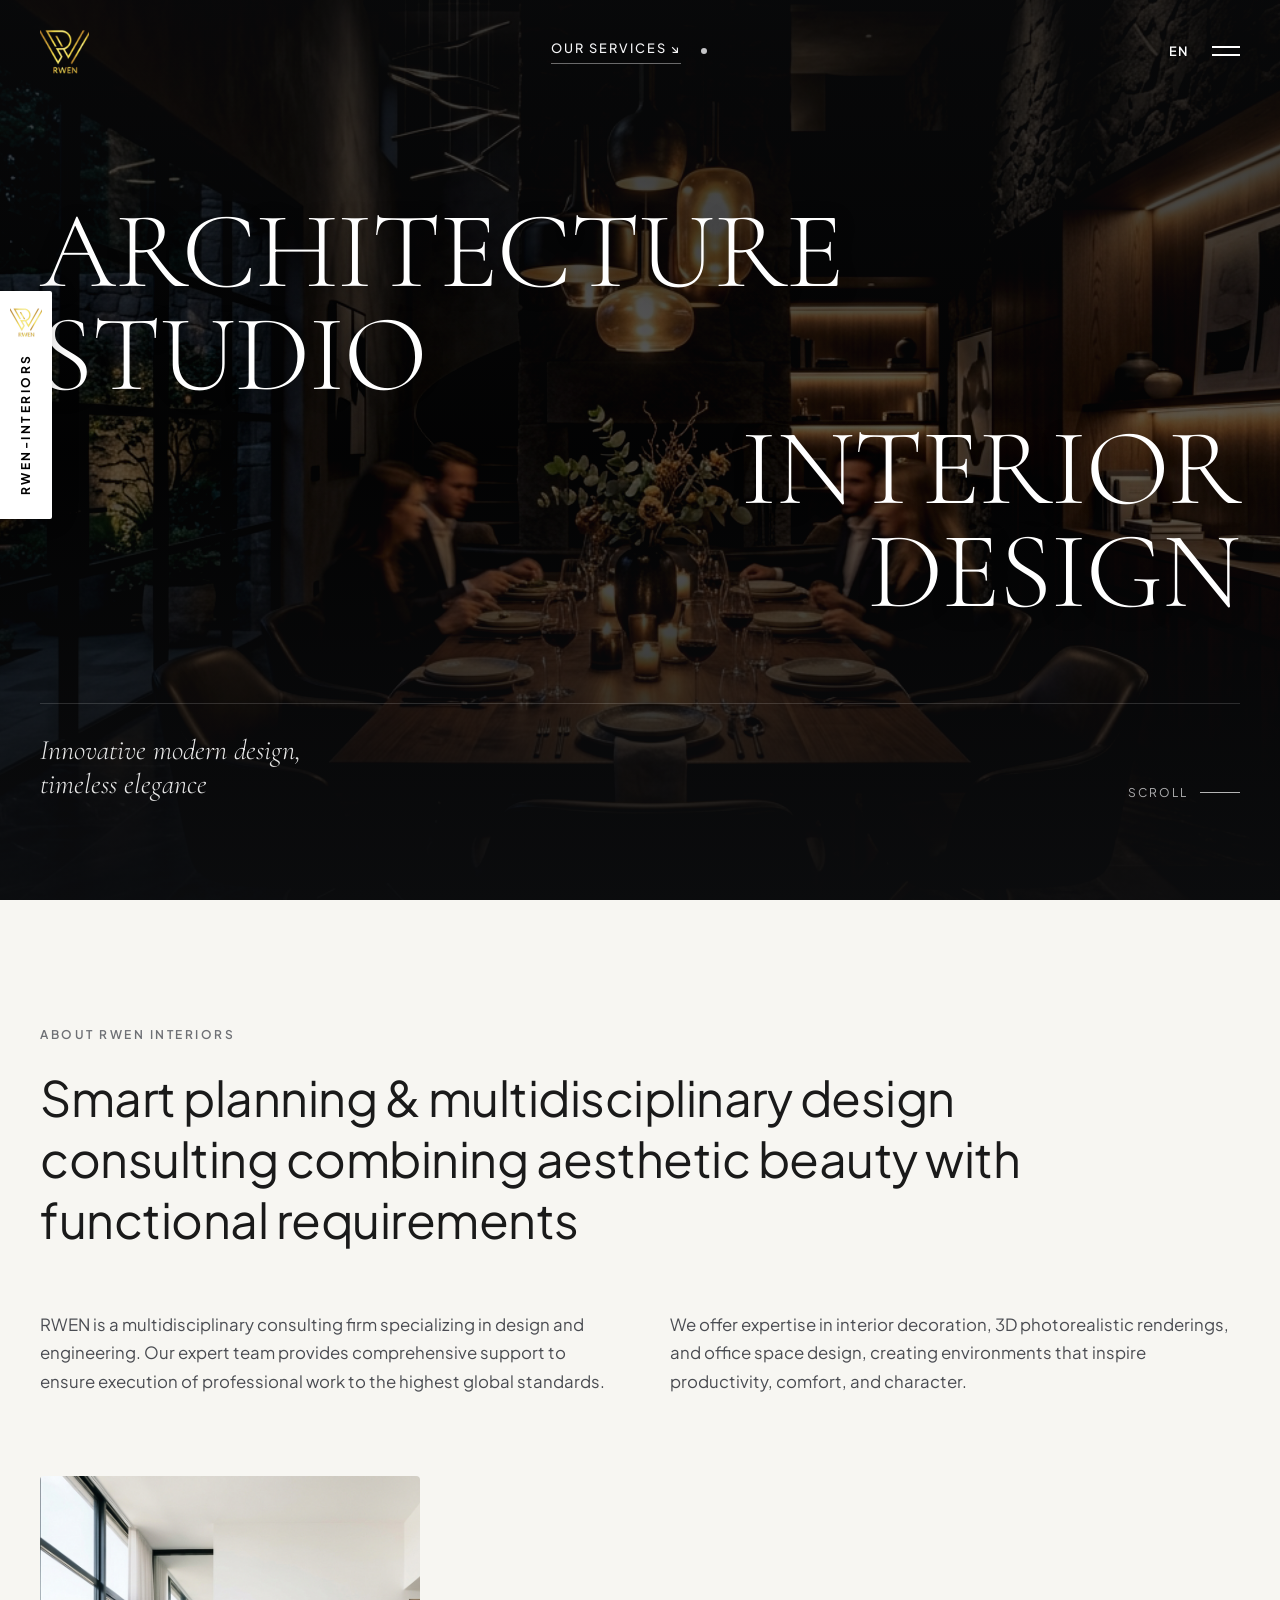
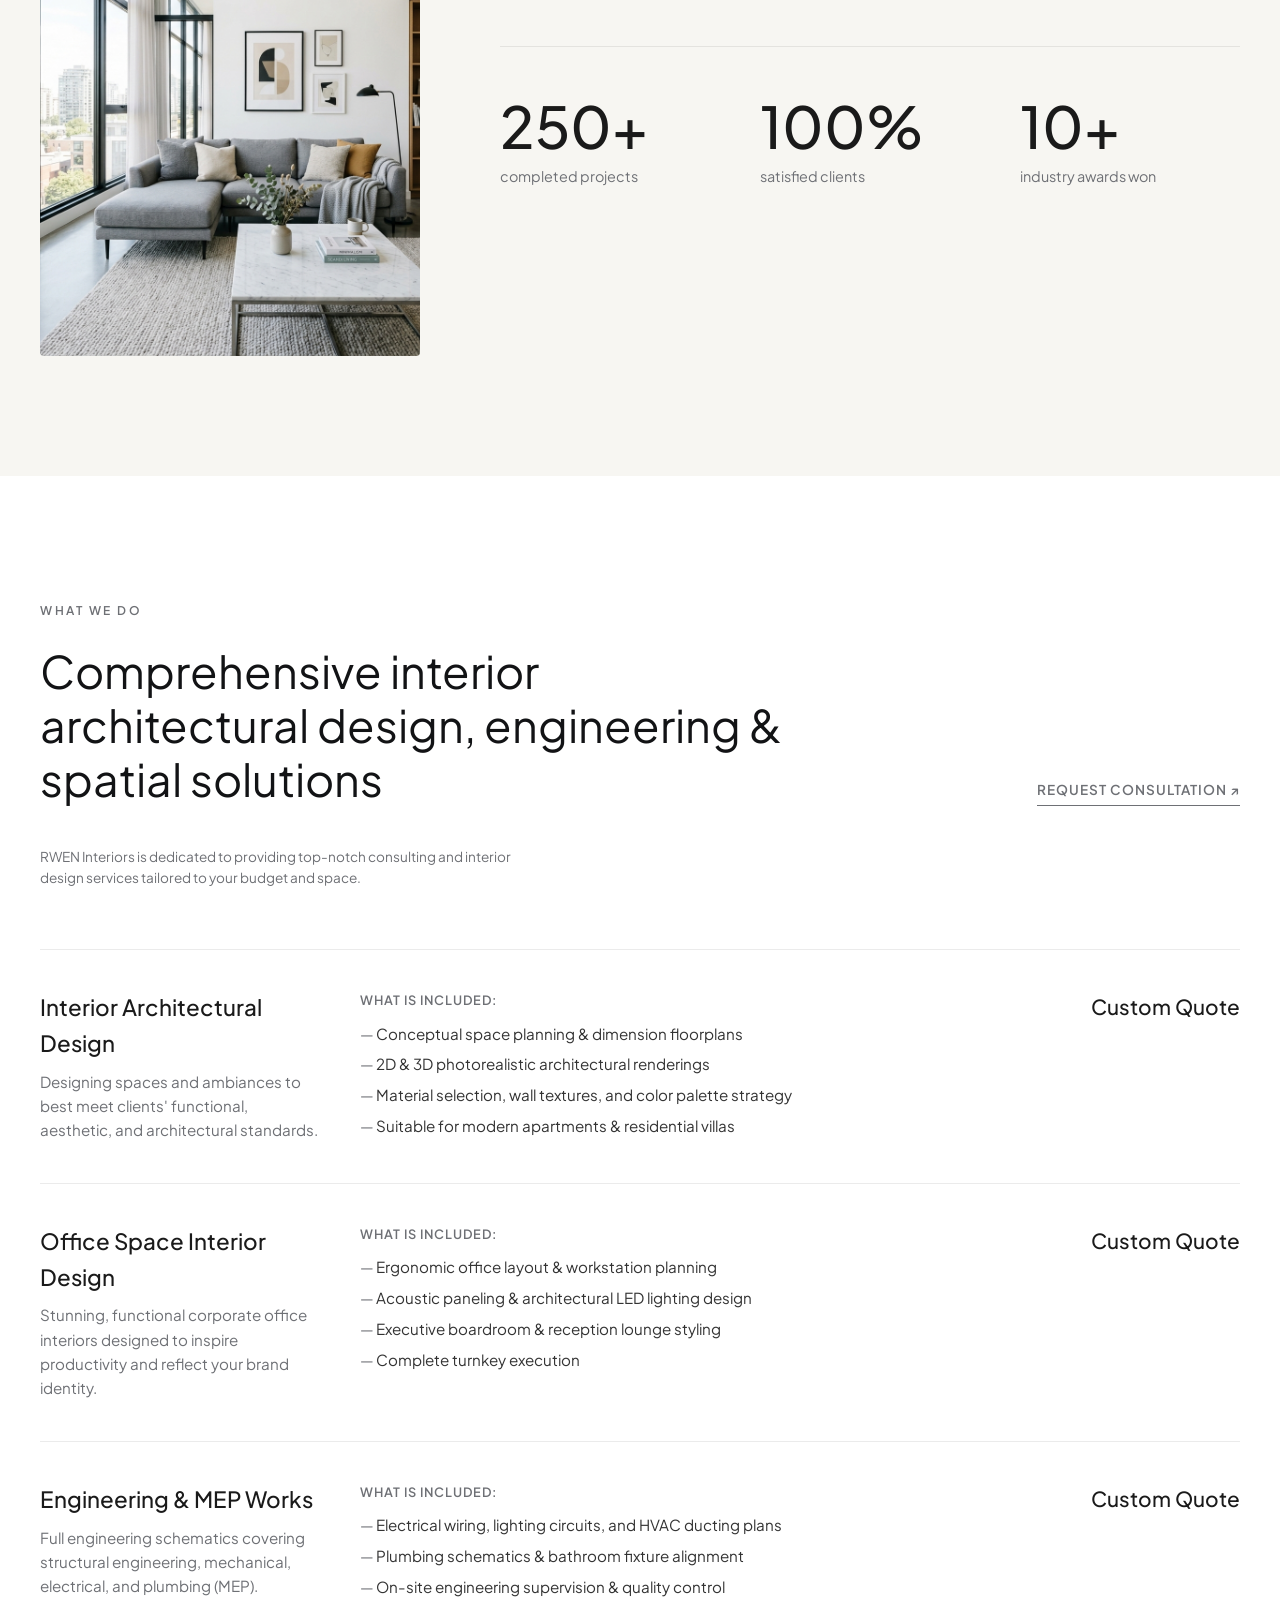
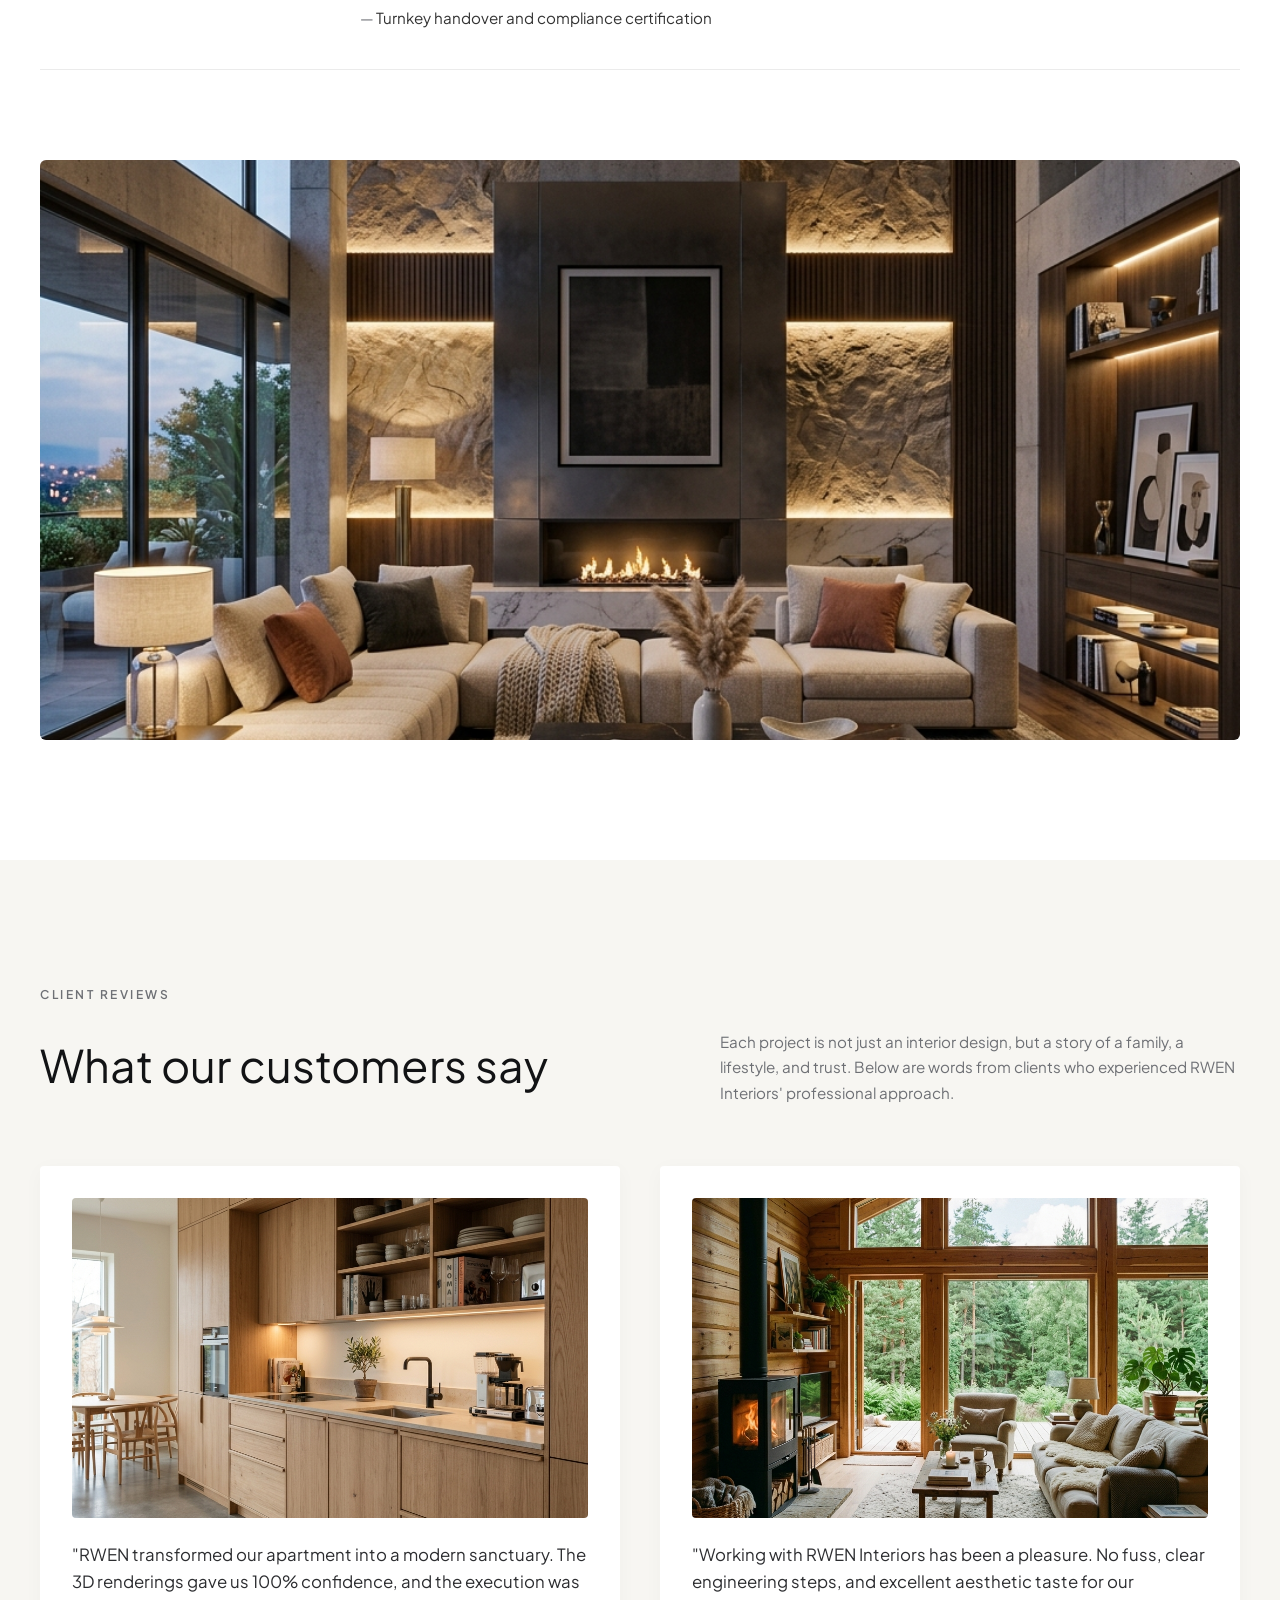
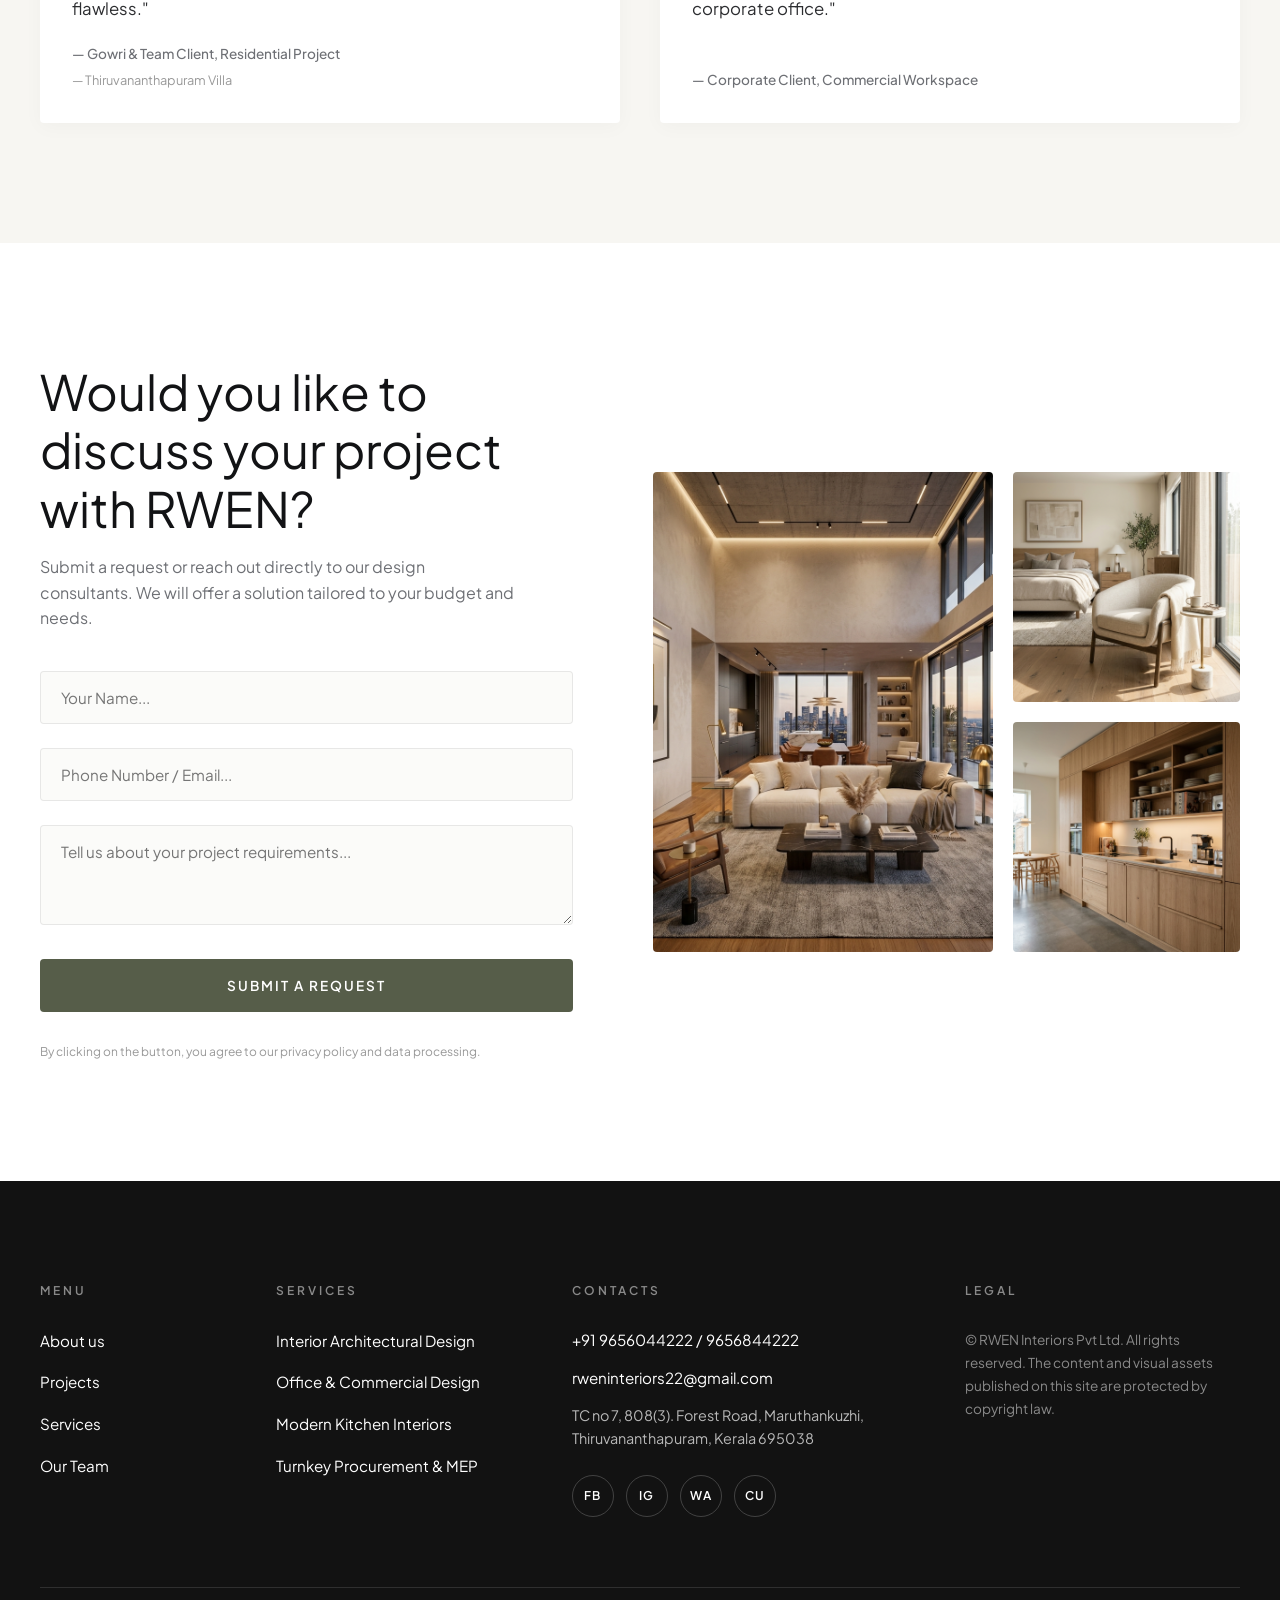
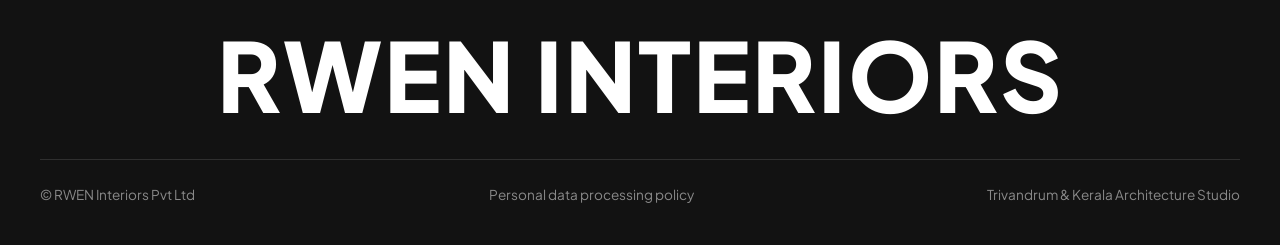
==== commit a595eca4: "uiiii" ====
--- a/index.html
+++ b/index.html
@@ -326,49 +326,71 @@
 
   </main>
 
-  <!-- SECTION 6: FOOTER -->
+  <!-- SITE FOOTER (EXACT MATCH TO REFERENCE SCREENSHOT) -->
   <footer class="site-footer">
     <div class="container">
-      <div class="footer-top">
-        <div class="footer-brand">
-          <a href="index.html">
-            <img src="logo.png" alt="RWEN Interiors Logo" class="footer-logo-img">
-          </a>
-          <p class="footer-tagline">Construction & Interiors</p>
-        </div>
-
-        <div class="footer-nav-col">
-          <h4>Navigation</h4>
-          <ul>
-            <li><a href="index.html">Home</a></li>
-            <li><a href="aboutt.html">About Us</a></li>
-            <li><a href="#services">Services</a></li>
-            <li><a href="gallery.html">Portfolio</a></li>
-            <li><a href="blog.html">Blog</a></li>
-            <li><a href="contact.html">Contact</a></li>
+      <div class="footer-top-columns">
+        <!-- Col 1: MENU -->
+        <div class="footer-col-item">
+          <span class="footer-col-header">MENU</span>
+          <ul class="footer-link-list">
+            <li><a href="aboutt.html">About us</a></li>
+            <li><a href="gallery.html">Projects</a></li>
+            <li><a href="index.html#services">Services</a></li>
+            <li><a href="aboutt.html">Our Team</a></li>
           </ul>
         </div>
 
-        <div class="footer-contact-info">
-          <h4>Studio Details</h4>
-          <p>TC no 7, 808(3). Forest Road, Maruthankuzhi, Thiruvananthapuram, Kerala 695038</p>
-          <p>Tel: +91 9656044222 / +91 9656844222</p>
-          <p>Email: rweninteriors22@gmail.com</p>
-
-          <div class="footer-socials">
-            <a href="https://www.facebook.com/rwenconstructionandinteriors/" target="_blank" class="social-icon-btn" aria-label="Facebook"><i class="fab fa-facebook-f"></i></a>
-            <a href="https://www.instagram.com/rwenconstructionandinteriors/?hl=en" target="_blank" class="social-icon-btn" aria-label="Instagram"><i class="fab fa-instagram"></i></a>
-            <a href="#" class="social-icon-btn" aria-label="WhatsApp"><i class="fab fa-whatsapp"></i></a>
-          </div>
-        </div>
-      </div>
-
-      <div class="footer-bottom">
-        <p>© 2026 RWEN Interiors Pvt Ltd. All rights reserved.</p>
-        <div class="footer-links-inline">
-          <a href="#">Privacy Policy</a>
-          <a href="#">Terms of Use</a>
-        </div>
+        <!-- Col 2: SERVICES -->
+        <div class="footer-col-item">
+          <span class="footer-col-header">SERVICES</span>
+          <ul class="footer-link-list">
+            <li><a href="index.html#services">Interior Architectural Design</a></li>
+            <li><a href="index.html#services">Office & Commercial Design</a></li>
+            <li><a href="index.html#services">Modern Kitchen Interiors</a></li>
+            <li><a href="index.html#services">Turnkey Procurement & MEP</a></li>
+          </ul>
+        </div>
+
+        <!-- Col 3: CONTACTS -->
+        <div class="footer-col-item">
+          <span class="footer-col-header">CONTACTS</span>
+          <div class="footer-contacts-content">
+            <p><a href="tel:+919656044222">+91 9656044222</a> / <a href="tel:+919656844222">9656844222</a></p>
+            <p><a href="mailto:rweninteriors22@gmail.com">rweninteriors22@gmail.com</a></p>
+            <p class="footer-address-text">TC no 7, 808(3). Forest Road, Maruthankuzhi, Thiruvananthapuram, Kerala 695038</p>
+            <div class="footer-pills">
+              <a href="https://www.facebook.com/rwenconstructionandinteriors/" target="_blank" class="pill-btn">FB</a>
+              <a href="https://www.instagram.com/rwenconstructionandinteriors/?hl=en" target="_blank" class="pill-btn">IG</a>
+              <a href="https://wa.me/919656044222" target="_blank" class="pill-btn">WA</a>
+              <a href="contact.html" class="pill-btn">CU</a>
+            </div>
+          </div>
+        </div>
+
+        <!-- Col 4: LEGAL -->
+        <div class="footer-col-item">
+          <span class="footer-col-header">LEGAL</span>
+          <p class="footer-legal-text">
+            © RWEN Interiors Pvt Ltd. All rights reserved. The content and visual assets published on this site are protected by copyright law.
+          </p>
+        </div>
+      </div>
+
+      <div class="footer-divider-line"></div>
+
+      <!-- HUGE STATEMENT BRAND TEXT -->
+      <div class="footer-giant-brand">
+        RWEN INTERIORS
+      </div>
+
+      <div class="footer-divider-line"></div>
+
+      <!-- BOTTOM BAR -->
+      <div class="footer-bottom-flex">
+        <span>© RWEN Interiors Pvt Ltd</span>
+        <a href="#" class="footer-policy-link">Personal data processing policy</a>
+        <span>Trivandrum & Kerala Architecture Studio</span>
       </div>
     </div>
   </footer>
--- a/css/style.css
+++ b/css/style.css
@@ -1016,120 +1016,166 @@
 }
 
 /* ==========================================================================
-   SECTION 6: FOOTER
+   SECTION 6: SITE FOOTER (EXACT MATCH TO REFERENCE SCREENSHOT)
    ========================================================================== */
 .site-footer {
-  background-color: var(--bg-footer);
-  color: #e5e7e2;
+  background-color: #121212;
+  color: #e5e5e5;
   padding: 100px 0 40px 0;
-}
-
-.footer-top {
-  display: flex;
-  justify-content: space-between;
-  align-items: flex-start;
-  flex-wrap: wrap;
-  gap: 60px;
-  margin-bottom: 80px;
-}
-
-.footer-brand {
-  display: flex;
-  flex-direction: column;
-  max-width: 450px;
-}
-
-.footer-logo-img {
-  height: 60px;
-  width: auto;
-  object-fit: contain;
+  position: relative;
+  font-family: var(--font-sans);
+}
+
+.footer-top-columns {
+  display: grid;
+  grid-template-columns: 1fr 1.3fr 1.8fr 1.4fr;
+  gap: 40px;
+  margin-bottom: 70px;
+}
+
+@media (max-width: 1024px) {
+  .footer-top-columns {
+    grid-template-columns: repeat(2, 1fr);
+    gap: 40px;
+  }
+}
+
+@media (max-width: 600px) {
+  .footer-top-columns {
+    grid-template-columns: 1fr;
+    gap: 36px;
+  }
+}
+
+.footer-col-header {
   display: block;
-  margin-bottom: 12px;
-}
-
-.footer-tagline {
-  font-size: 0.85rem;
-  letter-spacing: 2.5px;
-  text-transform: uppercase;
-  color: rgba(255, 255, 255, 0.6);
-  margin-top: 4px;
-}
-
-.footer-nav-col h4 {
-  font-size: 0.8rem;
-  text-transform: uppercase;
-  letter-spacing: 2px;
-  margin-bottom: 20px;
-  opacity: 0.6;
-}
-
-.footer-nav-col ul {
+  font-size: 0.75rem;
+  letter-spacing: 3px;
+  text-transform: uppercase;
+  color: rgba(255, 255, 255, 0.5);
+  font-weight: 600;
+  margin-bottom: 28px;
+}
+
+.footer-link-list {
   list-style: none;
   display: flex;
   flex-direction: column;
+  gap: 16px;
+}
+
+.footer-link-list a {
+  font-size: 0.95rem;
+  color: #ffffff;
+  font-weight: 400;
+  transition: var(--transition-fast);
+}
+
+.footer-link-list a:hover {
+  color: var(--accent-gold);
+  padding-left: 4px;
+}
+
+.footer-contacts-content {
+  display: flex;
+  flex-direction: column;
+  gap: 14px;
+  font-size: 0.95rem;
+  color: #ffffff;
+}
+
+.footer-contacts-content a {
+  color: #ffffff;
+  transition: var(--transition-fast);
+}
+
+.footer-contacts-content a:hover {
+  color: var(--accent-gold);
+}
+
+.footer-address-text {
+  color: rgba(255, 255, 255, 0.7);
+  font-size: 0.9rem;
+  line-height: 1.6;
+  max-width: 340px;
+}
+
+.footer-pills {
+  display: flex;
   gap: 12px;
-}
-
-.footer-nav-col ul a {
-  font-size: 0.95rem;
-  opacity: 0.85;
-  transition: var(--transition-fast);
-}
-
-.footer-nav-col ul a:hover {
-  opacity: 1;
-  color: #ffffff;
-  padding-left: 4px;
-}
-
-.footer-contact-info {
-  display: flex;
-  flex-direction: column;
-  gap: 10px;
-  font-size: 0.95rem;
-  opacity: 0.85;
-  max-width: 280px;
-}
-
-.footer-socials {
-  display: flex;
-  gap: 16px;
-  margin-top: 16px;
-}
-
-.social-icon-btn {
-  width: 40px;
-  height: 40px;
+  margin-top: 10px;
+}
+
+.pill-btn {
+  width: 42px;
+  height: 42px;
   border-radius: 50%;
-  border: 1px solid rgba(255,255,255,0.2);
+  border: 1px solid rgba(255, 255, 255, 0.2);
   display: flex;
   align-items: center;
   justify-content: center;
-  color: #fff;
+  font-size: 0.75rem;
+  font-weight: 600;
+  letter-spacing: 1px;
+  color: #ffffff;
+  text-decoration: none;
   transition: var(--transition-fast);
 }
 
-.social-icon-btn:hover {
-  background: #ffffff;
-  color: var(--bg-footer);
-  transform: translateY(-3px);
-}
-
-.footer-bottom {
-  border-top: 1px solid rgba(255, 255, 255, 0.12);
-  padding-top: 30px;
+.pill-btn:hover {
+  background-color: #ffffff;
+  color: #121212;
+  border-color: #ffffff;
+  transform: translateY(-2px);
+}
+
+.footer-legal-text {
+  font-size: 0.85rem;
+  color: rgba(255, 255, 255, 0.5);
+  line-height: 1.7;
+  max-width: 320px;
+}
+
+.footer-divider-line {
+  width: 100%;
+  height: 1px;
+  background-color: rgba(255, 255, 255, 0.12);
+}
+
+/* HUGE STATEMENT BRAND TEXT */
+.footer-giant-brand {
+  font-family: var(--font-sans);
+  font-size: clamp(3.2rem, 7.5vw, 8rem);
+  font-weight: 800;
+  letter-spacing: 2px;
+  text-transform: uppercase;
+  color: #ffffff;
+  text-align: center;
+  padding: 40px 0;
+  line-height: 0.95;
+  white-space: nowrap;
+  overflow: hidden;
+}
+
+/* BOTTOM BAR FLEX */
+.footer-bottom-flex {
   display: flex;
   justify-content: space-between;
   align-items: center;
-  font-size: 0.8rem;
-  opacity: 0.6;
+  padding-top: 24px;
+  font-size: 0.85rem;
+  color: rgba(255, 255, 255, 0.5);
   flex-wrap: wrap;
-  gap: 20px;
-}
-
-.footer-links-inline {
-  display: flex;
-  gap: 24px;
+  gap: 16px;
+}
+
+.footer-policy-link {
+  color: rgba(255, 255, 255, 0.5);
+  transition: var(--transition-fast);
+}
+
+.footer-policy-link:hover {
+  color: #ffffff;
 }
 
 /* Modal Popup for Services / Inquiry */
@@ -1564,6 +1610,12 @@
   margin-top: 50px;
 }
 
+.team-grid {
+  display: grid;
+  grid-template-columns: repeat(3, 1fr);
+  gap: 40px;
+}
+
 @media (max-width: 900px) {
   .team-grid {
     grid-template-columns: 1fr;
@@ -1572,21 +1624,31 @@
 
 .team-card {
   background: #ffffff;
-  border-radius: 4px;
+  border-radius: 8px;
   overflow: hidden;
+  box-shadow: 0 10px 30px rgba(0, 0, 0, 0.05);
+  transition: transform 0.4s ease, box-shadow 0.4s ease;
+  border: 1px solid rgba(0, 0, 0, 0.06);
+}
+
+.team-card:hover {
+  transform: translateY(-8px);
+  box-shadow: 0 20px 40px rgba(0, 0, 0, 0.1);
 }
 
 .team-img-box {
   width: 100%;
-  height: 320px;
+  height: 440px;
   overflow: hidden;
+  background-color: #f7f6f2;
 }
 
 .team-img-box img {
   width: 100%;
   height: 100%;
   object-fit: cover;
-  transition: transform 0.6s ease;
+  object-position: top center;
+  transition: transform 0.6s cubic-bezier(0.16, 1, 0.3, 1);
 }
 
 .team-card:hover .team-img-box img {
@@ -1594,22 +1656,27 @@
 }
 
 .team-info {
-  padding: 24px;
+  padding: 28px;
+  background: #ffffff;
+  border-top: 2px solid var(--accent-gold);
 }
 
 .team-name {
   font-family: var(--font-serif);
-  font-size: 1.4rem;
+  font-size: 1.6rem;
   font-weight: 500;
-  margin-bottom: 4px;
+  color: var(--text-dark);
+  margin-bottom: 6px;
+  letter-spacing: 0.5px;
 }
 
 .team-role {
   font-size: 0.8rem;
   text-transform: uppercase;
-  letter-spacing: 1.5px;
-  color: var(--accent-olive);
+  letter-spacing: 2px;
+  color: var(--accent-gold);
   font-weight: 600;
+  display: block;
 }
 
 /* ==========================================================================
@@ -1749,4 +1816,140 @@
   line-height: 1.6;
 }
 
-
+/* ==========================================================================
+   EDITORIAL FOUNDER / LEADERSHIP SECTION (MEET LIORA / GOWRI LAYOUT)
+   ========================================================================== */
+.editorial-founder-section {
+  padding: 120px 0;
+  background-color: #f2efe9;
+  color: #1a1a1a;
+  position: relative;
+}
+
+.editorial-founder-section.alt-bg {
+  background-color: #e9e5dc;
+  border-top: 1px solid rgba(0, 0, 0, 0.06);
+}
+
+.founder-header {
+  display: flex;
+  justify-content: space-between;
+  align-items: flex-end;
+  margin-bottom: 60px;
+  position: relative;
+}
+
+.founder-main-title {
+  font-family: var(--font-sans);
+  font-size: clamp(3rem, 5vw, 5.5rem);
+  font-weight: 500;
+  letter-spacing: 3px;
+  text-transform: uppercase;
+  color: #111111;
+  line-height: 1;
+  width: 100%;
+  text-align: center;
+}
+
+.founder-main-title em {
+  font-family: var(--font-serif);
+  font-style: italic;
+  font-weight: 400;
+  text-transform: none;
+  letter-spacing: 1px;
+}
+
+.founder-tag {
+  position: absolute;
+  right: 0;
+  bottom: 10px;
+  font-size: 0.75rem;
+  font-weight: 700;
+  letter-spacing: 3px;
+  text-transform: uppercase;
+  color: #777777;
+}
+
+@media (max-width: 900px) {
+  .founder-tag {
+    position: static;
+    display: block;
+    margin-top: 16px;
+    text-align: center;
+  }
+}
+
+.founder-layout-grid {
+  display: grid;
+  grid-template-columns: 1fr 380px 1fr;
+  gap: 50px;
+  align-items: center;
+}
+
+@media (max-width: 1024px) {
+  .founder-layout-grid {
+    grid-template-columns: 1fr;
+    gap: 40px;
+  }
+}
+
+.founder-left-col {
+  display: flex;
+  flex-direction: column;
+  justify-content: space-between;
+  height: 100%;
+  gap: 60px;
+}
+
+.founder-text-block p {
+  font-size: 0.8rem;
+  text-transform: uppercase;
+  letter-spacing: 1.5px;
+  line-height: 1.8;
+  color: #4a4a4a;
+  font-weight: 500;
+  max-width: 320px;
+}
+
+.founder-portrait-box {
+  width: 100%;
+  height: 480px;
+  overflow: hidden;
+  border-radius: 2px;
+  box-shadow: 0 15px 35px rgba(0, 0, 0, 0.08);
+}
+
+.founder-portrait-box img {
+  width: 100%;
+  height: 100%;
+  object-fit: cover;
+  transition: transform 0.8s ease;
+}
+
+.founder-portrait-box:hover img {
+  transform: scale(1.04);
+}
+
+.founder-right-col {
+  display: flex;
+  flex-direction: column;
+  justify-content: flex-end;
+  height: 100%;
+}
+
+.founder-quote-block {
+  margin-top: auto;
+}
+
+.founder-quote-block p {
+  font-size: 0.85rem;
+  text-transform: uppercase;
+  letter-spacing: 1.5px;
+  line-height: 1.8;
+  color: #111111;
+  font-weight: 600;
+  max-width: 320px;
+}
+
+
+
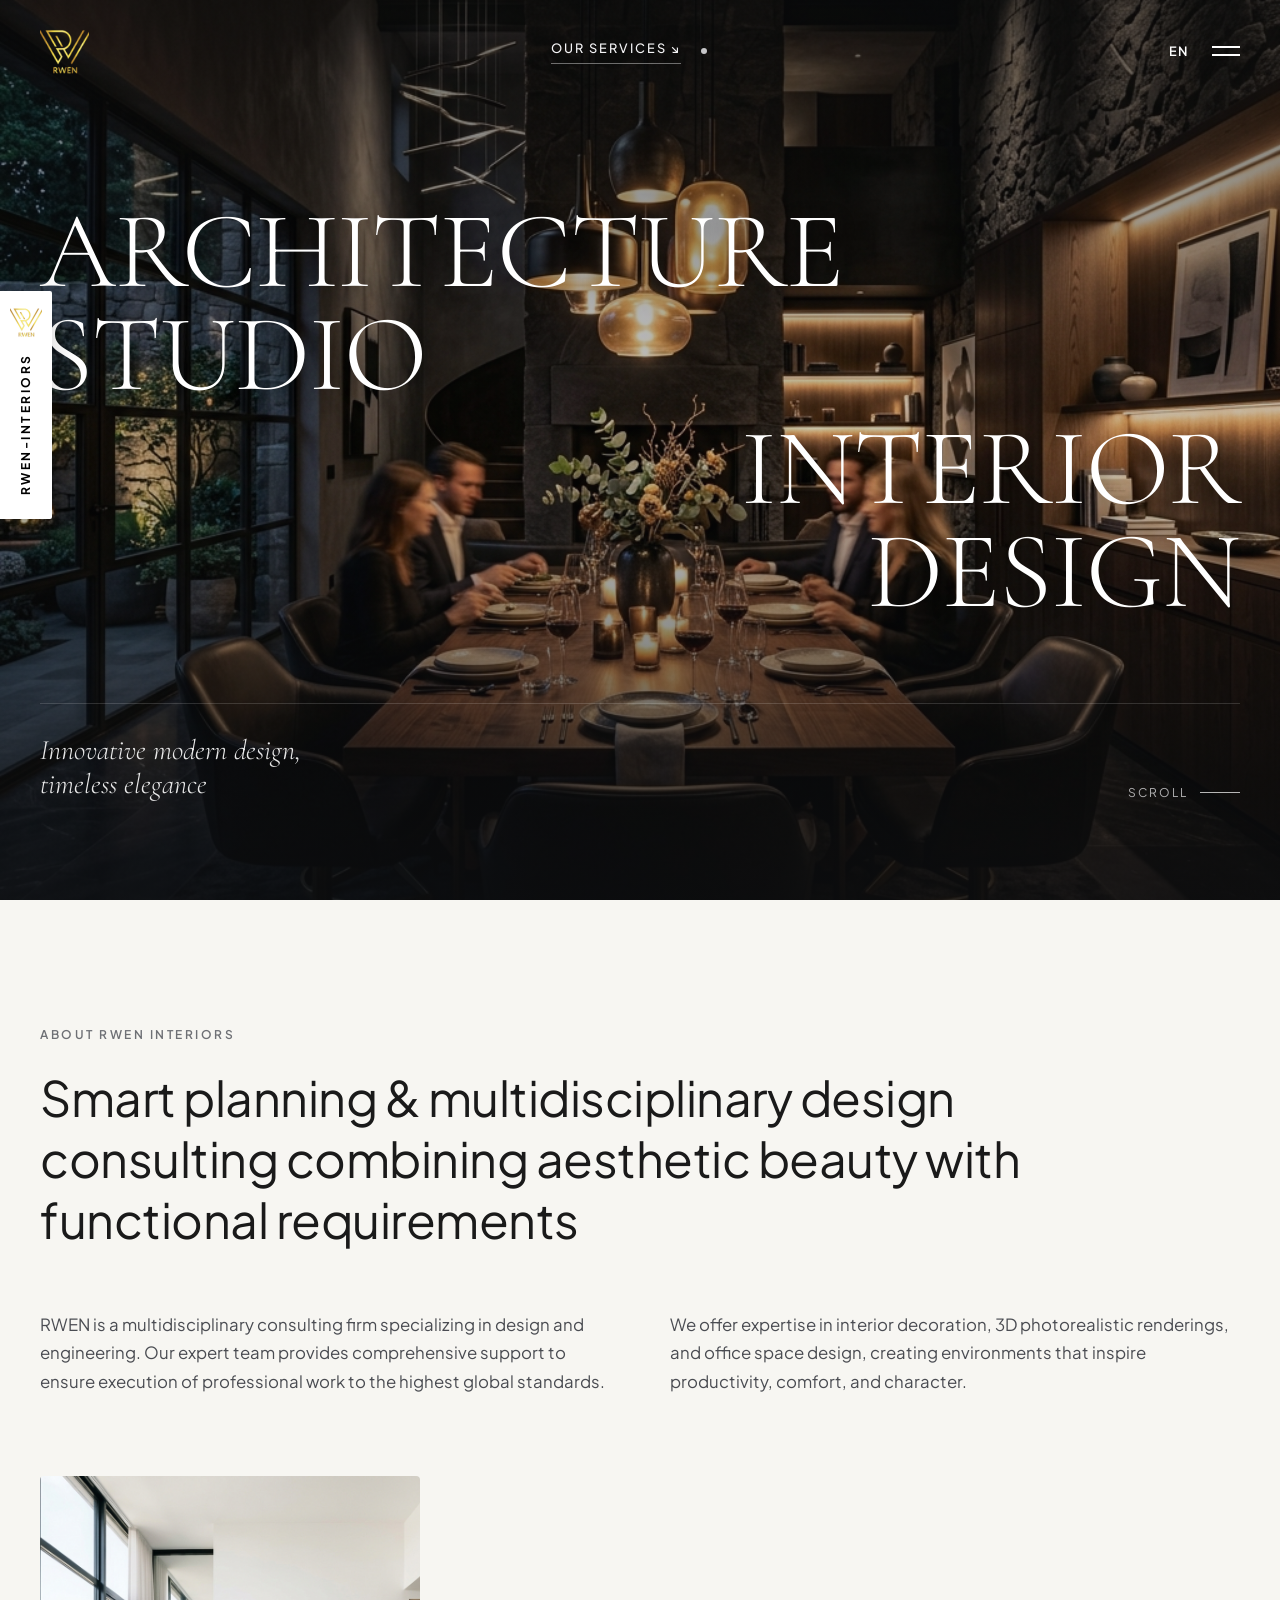
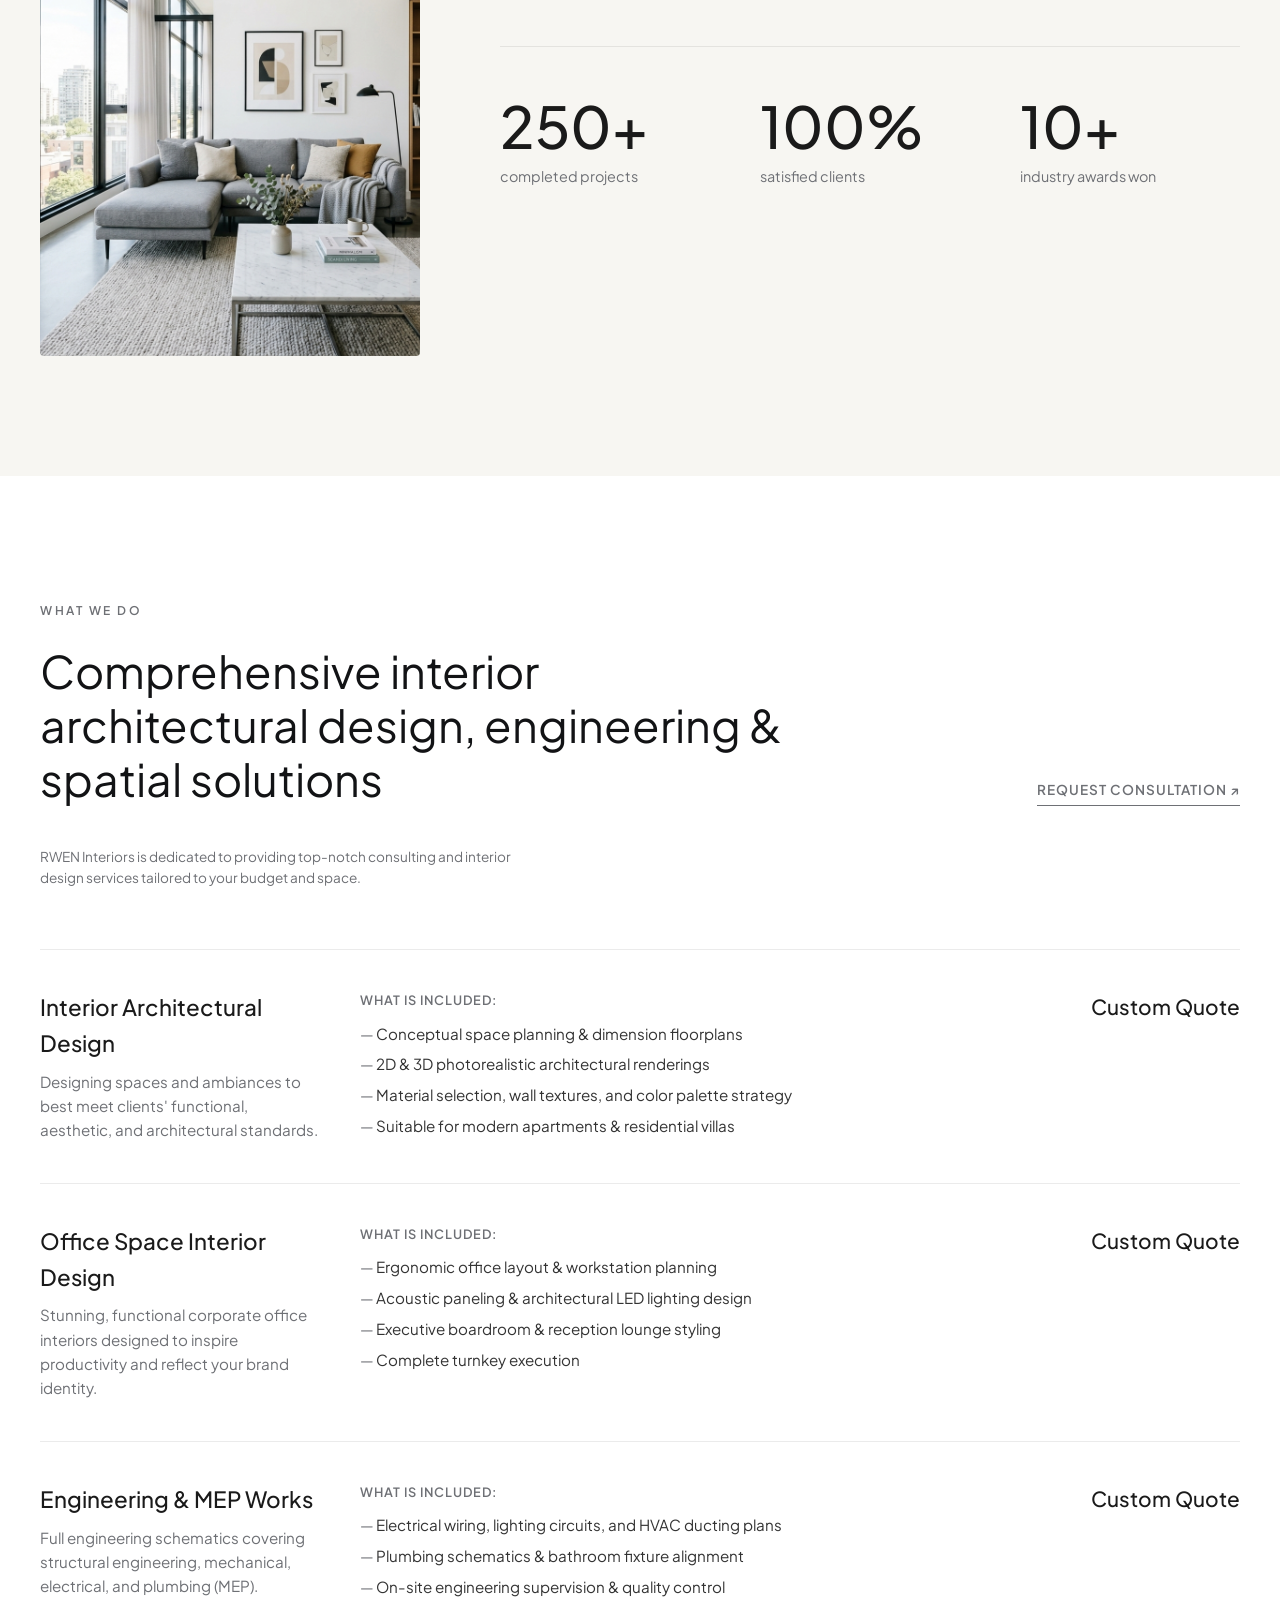
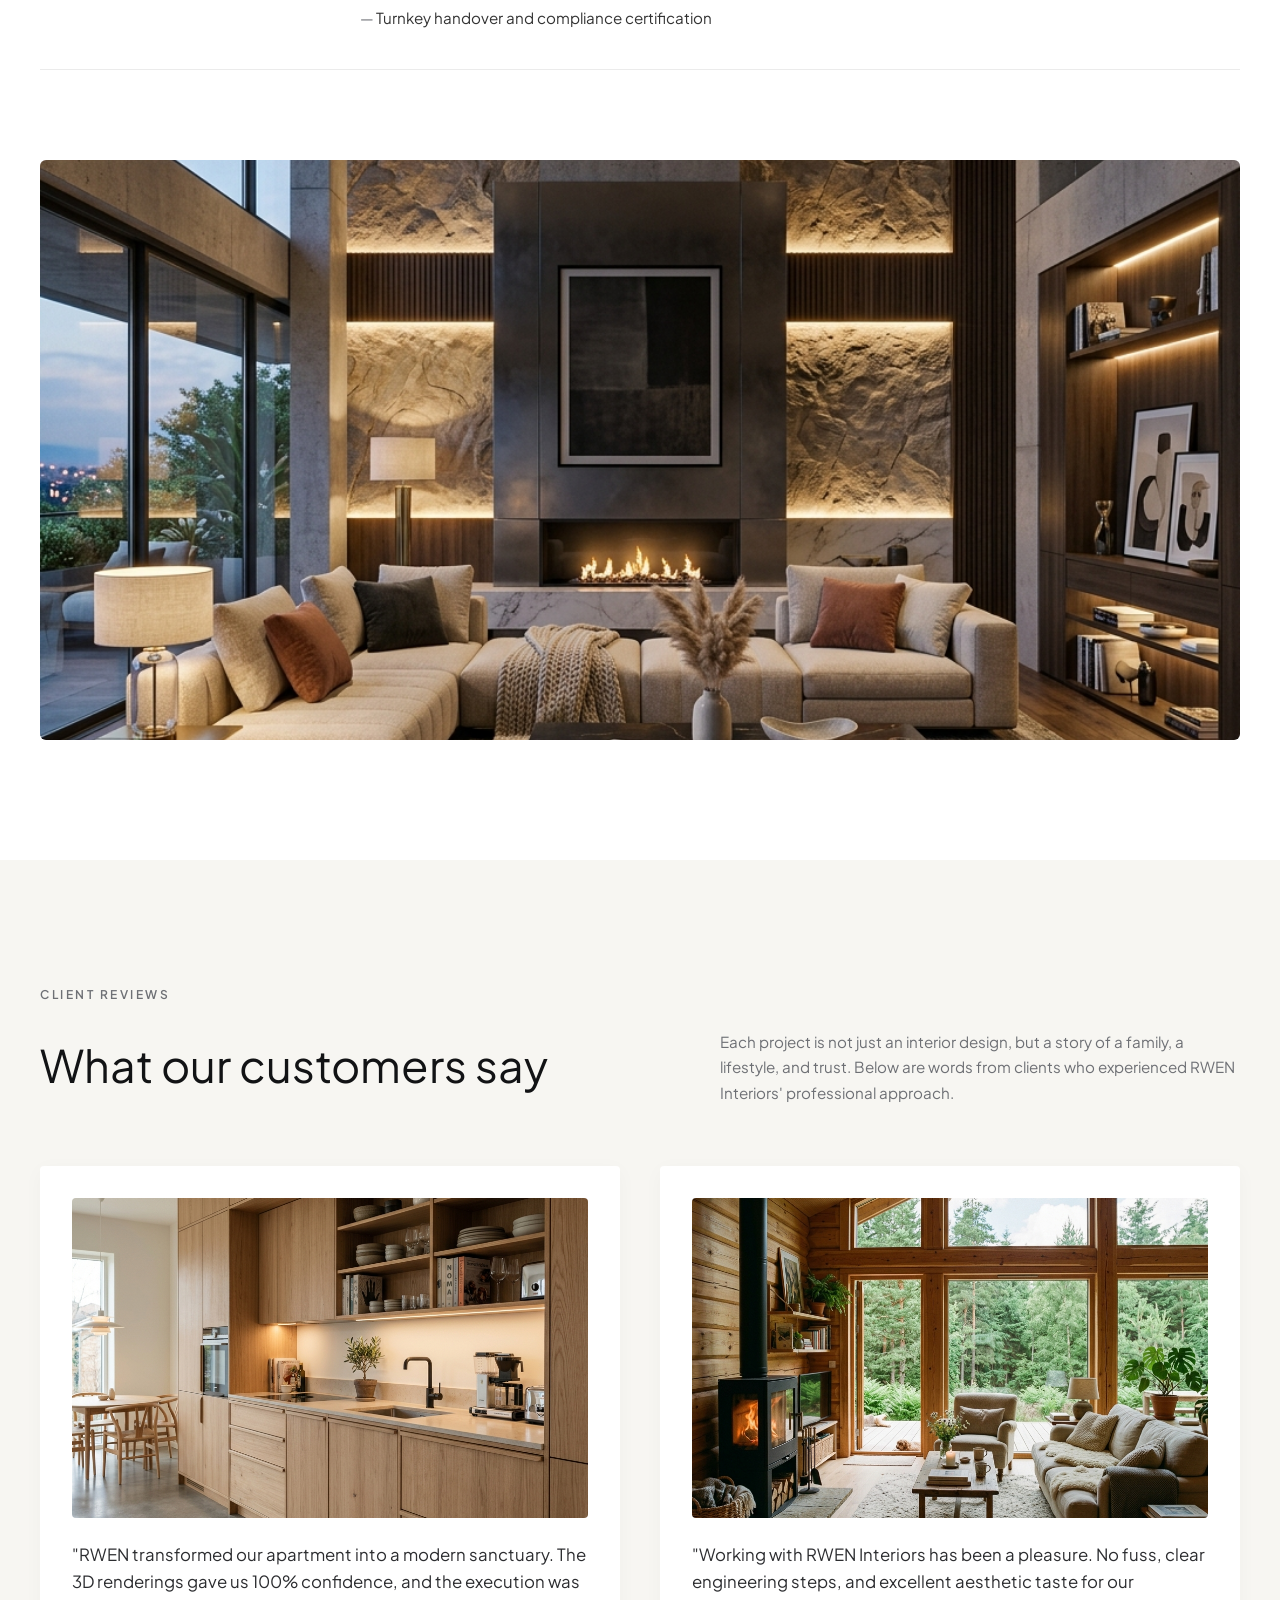
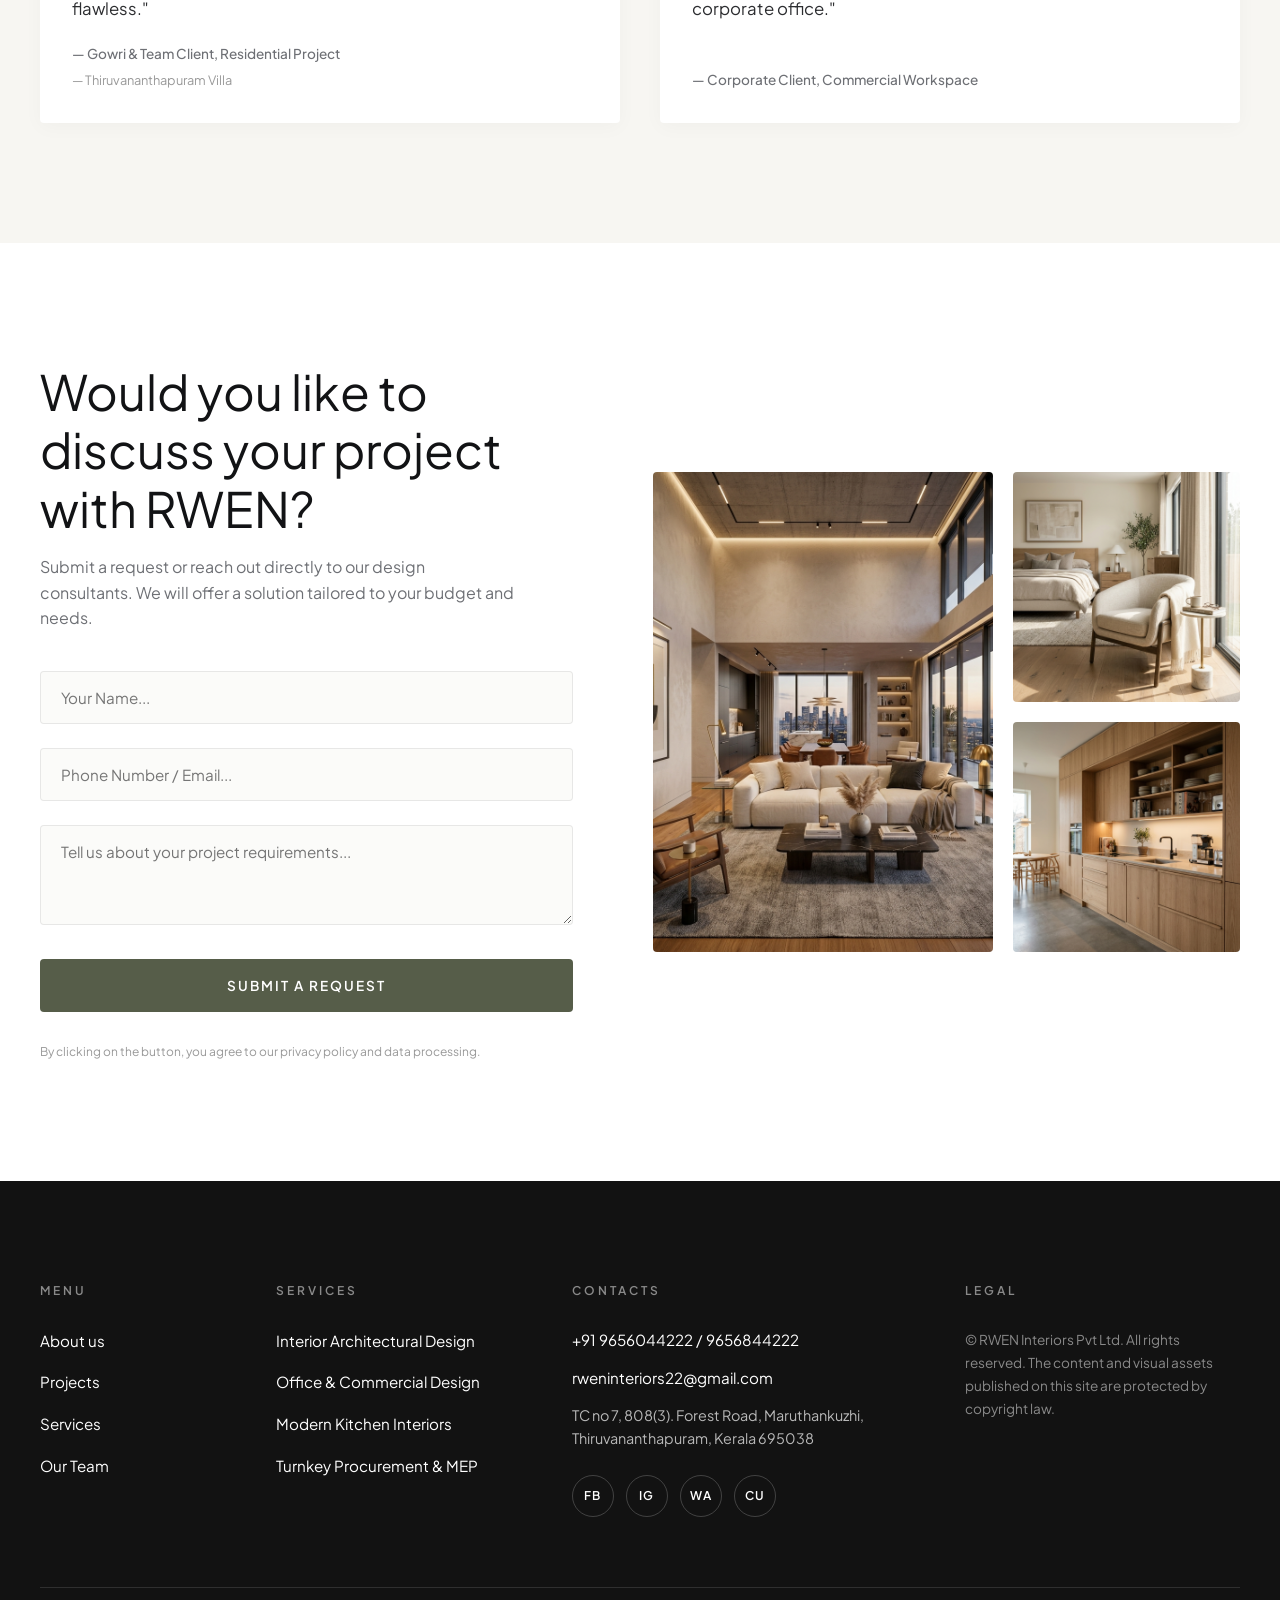
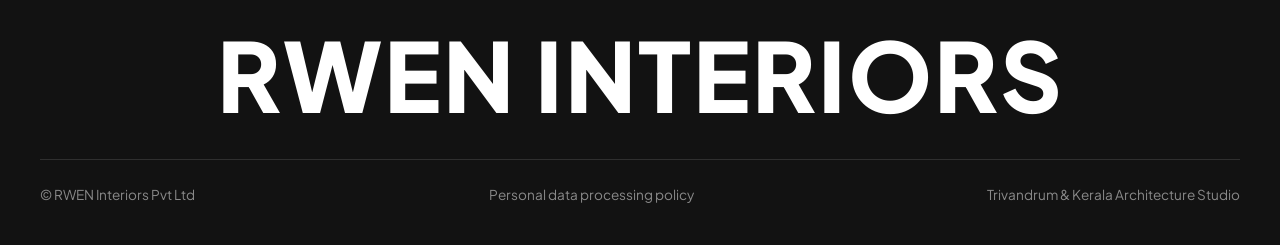
==== commit 144a3c54: "uii" ====
--- a/index.html
+++ b/index.html
@@ -71,6 +71,9 @@
     <!-- SECTION 1: HERO -->
     <section class="hero-section" id="hero">
       <div class="hero-bg-wrapper">
+        <video class="hero-bg-video" autoplay loop muted playsinline poster="images/hero_bg.jpg">
+          <source src="images/hero_video.mp4" type="video/mp4">
+        </video>
         <img src="images/hero_bg.jpg" alt="RWEN Interiors Architecture Showcase" class="hero-bg-img">
         <div class="hero-overlay"></div>
       </div>
--- a/css/style.css
+++ b/css/style.css
@@ -389,6 +389,20 @@
   left: 0;
   width: 100%;
   height: 100%;
+  overflow: hidden;
+  z-index: 0;
+}
+
+.hero-bg-video {
+  position: absolute;
+  top: 50%;
+  left: 50%;
+  width: 100%;
+  height: 100%;
+  min-width: 100%;
+  min-height: 100%;
+  object-fit: cover;
+  transform: translate(-50%, -50%);
   z-index: 1;
 }
 
@@ -396,6 +410,10 @@
   width: 100%;
   height: 100%;
   object-fit: cover;
+  position: absolute;
+  top: 0;
+  left: 0;
+  z-index: 0;
   filter: brightness(0.45) contrast(1.1);
   transform: scale(1.05);
   animation: heroZoom 20s infinite alternate ease-in-out;
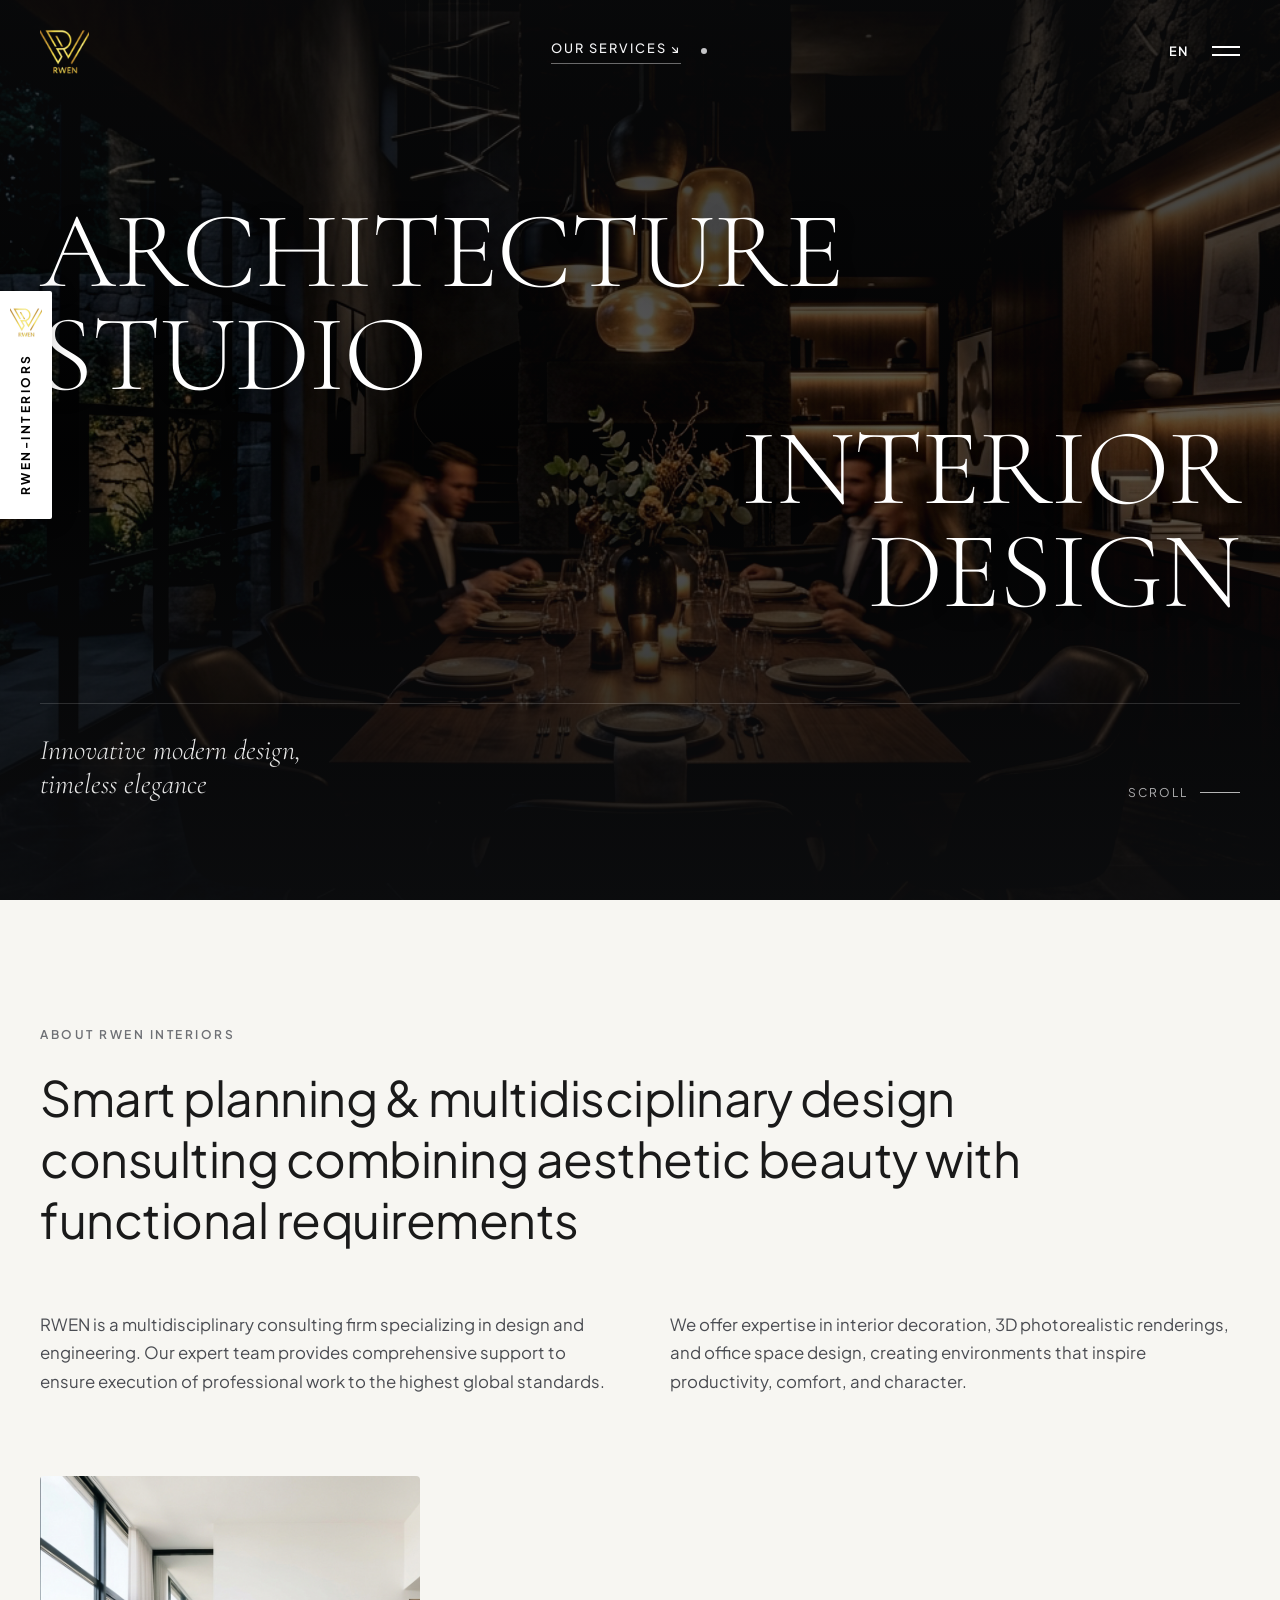
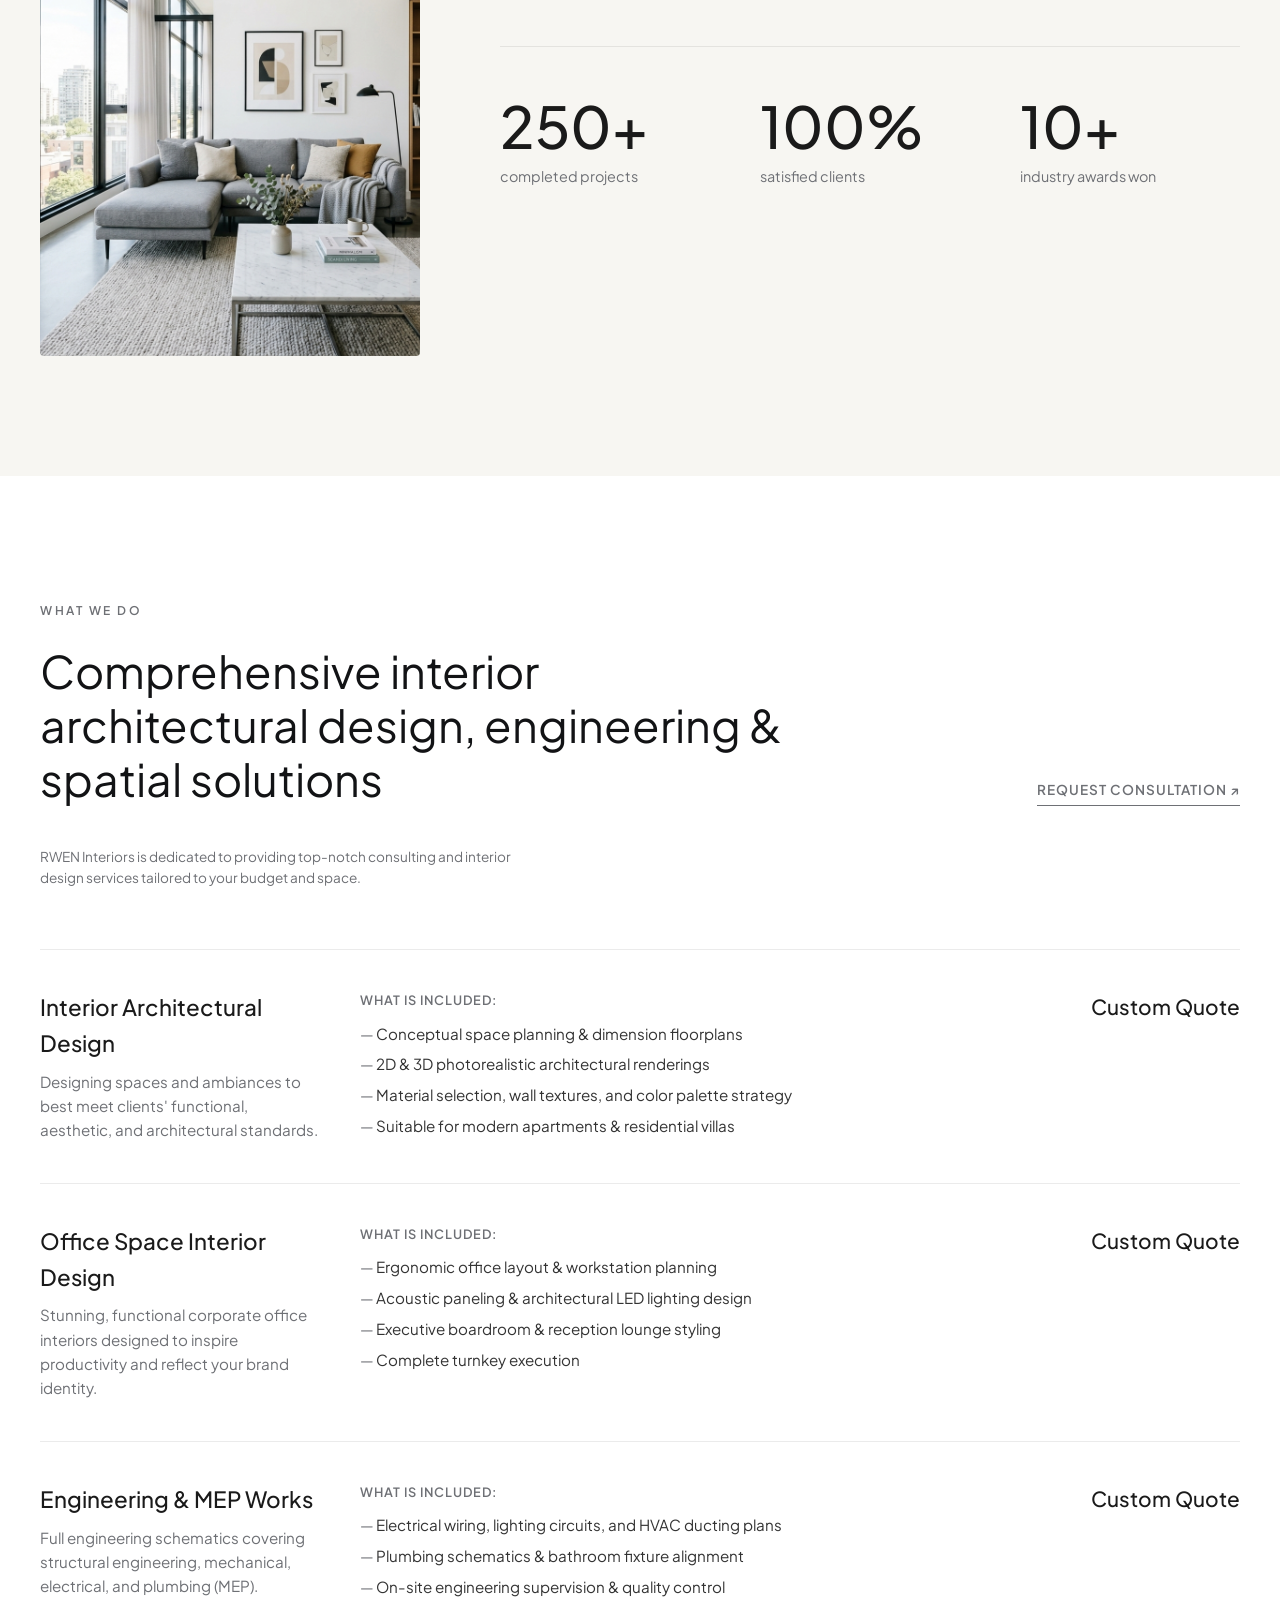
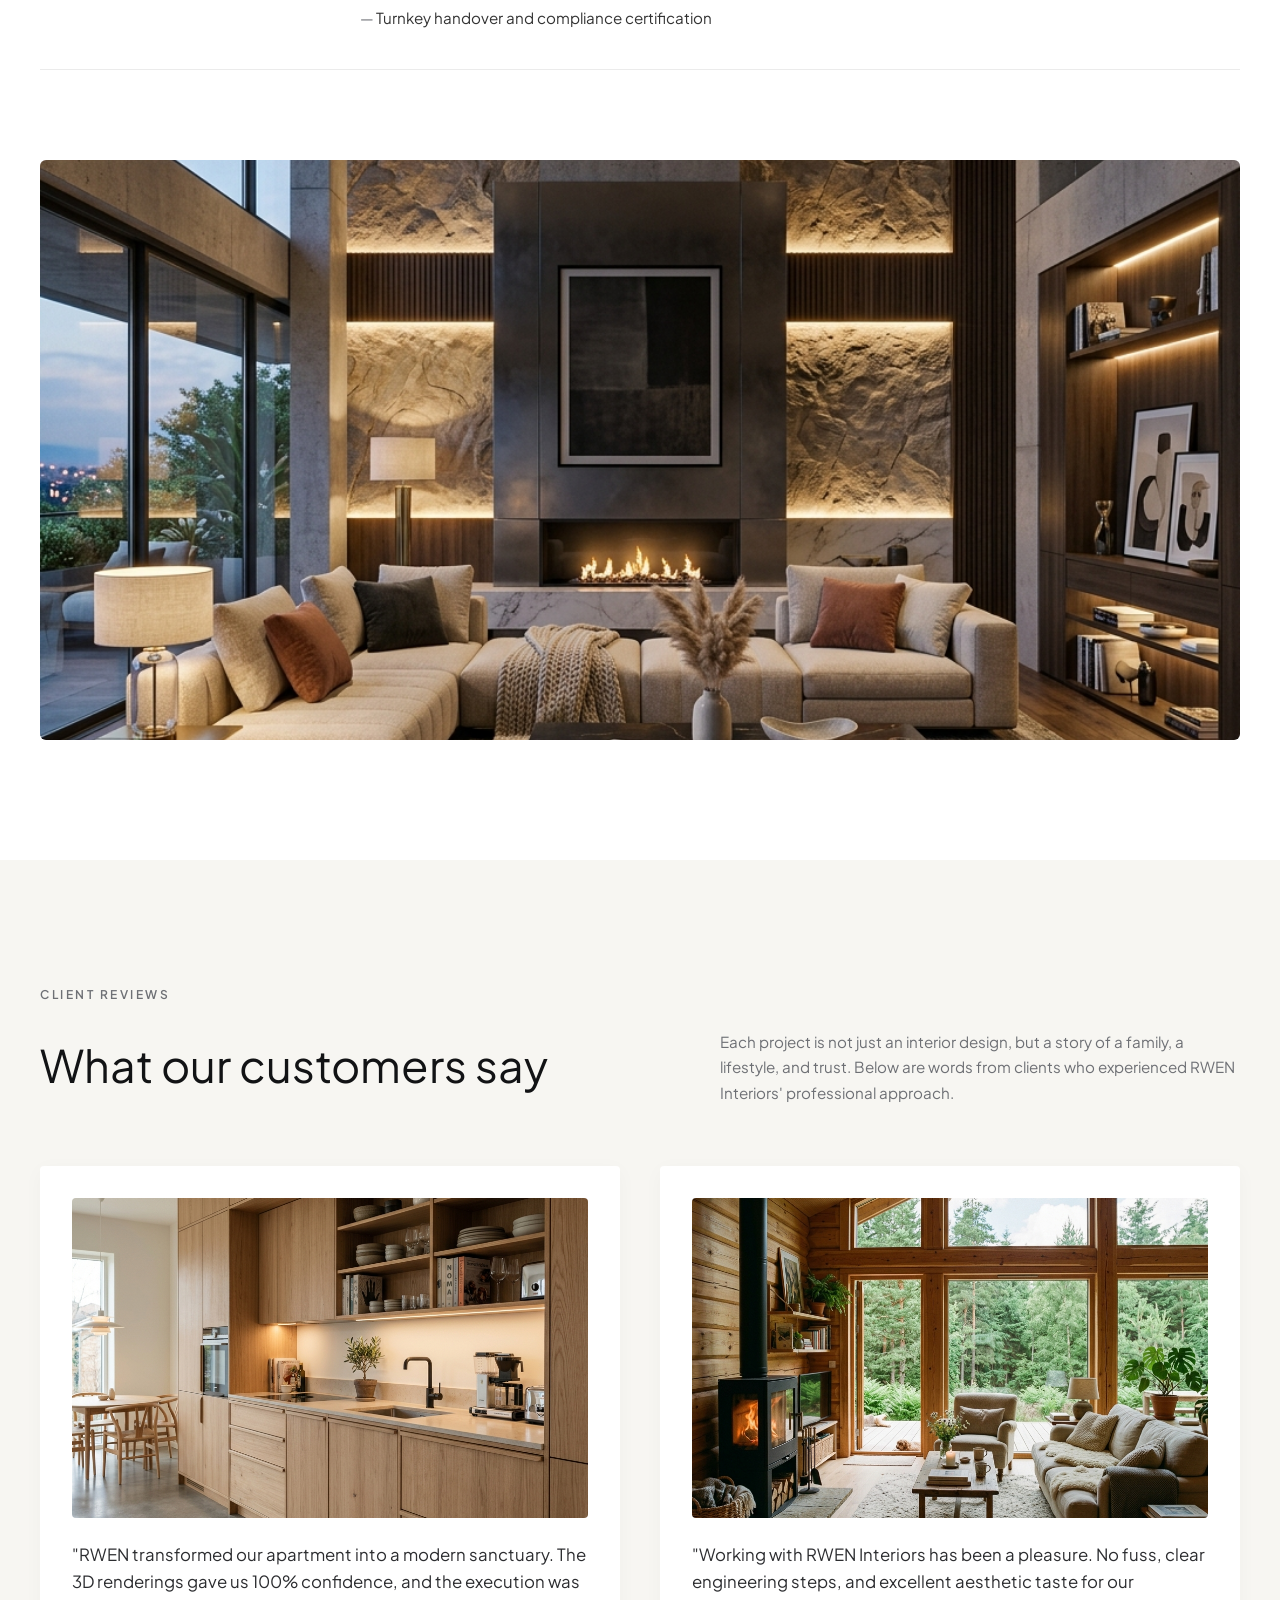
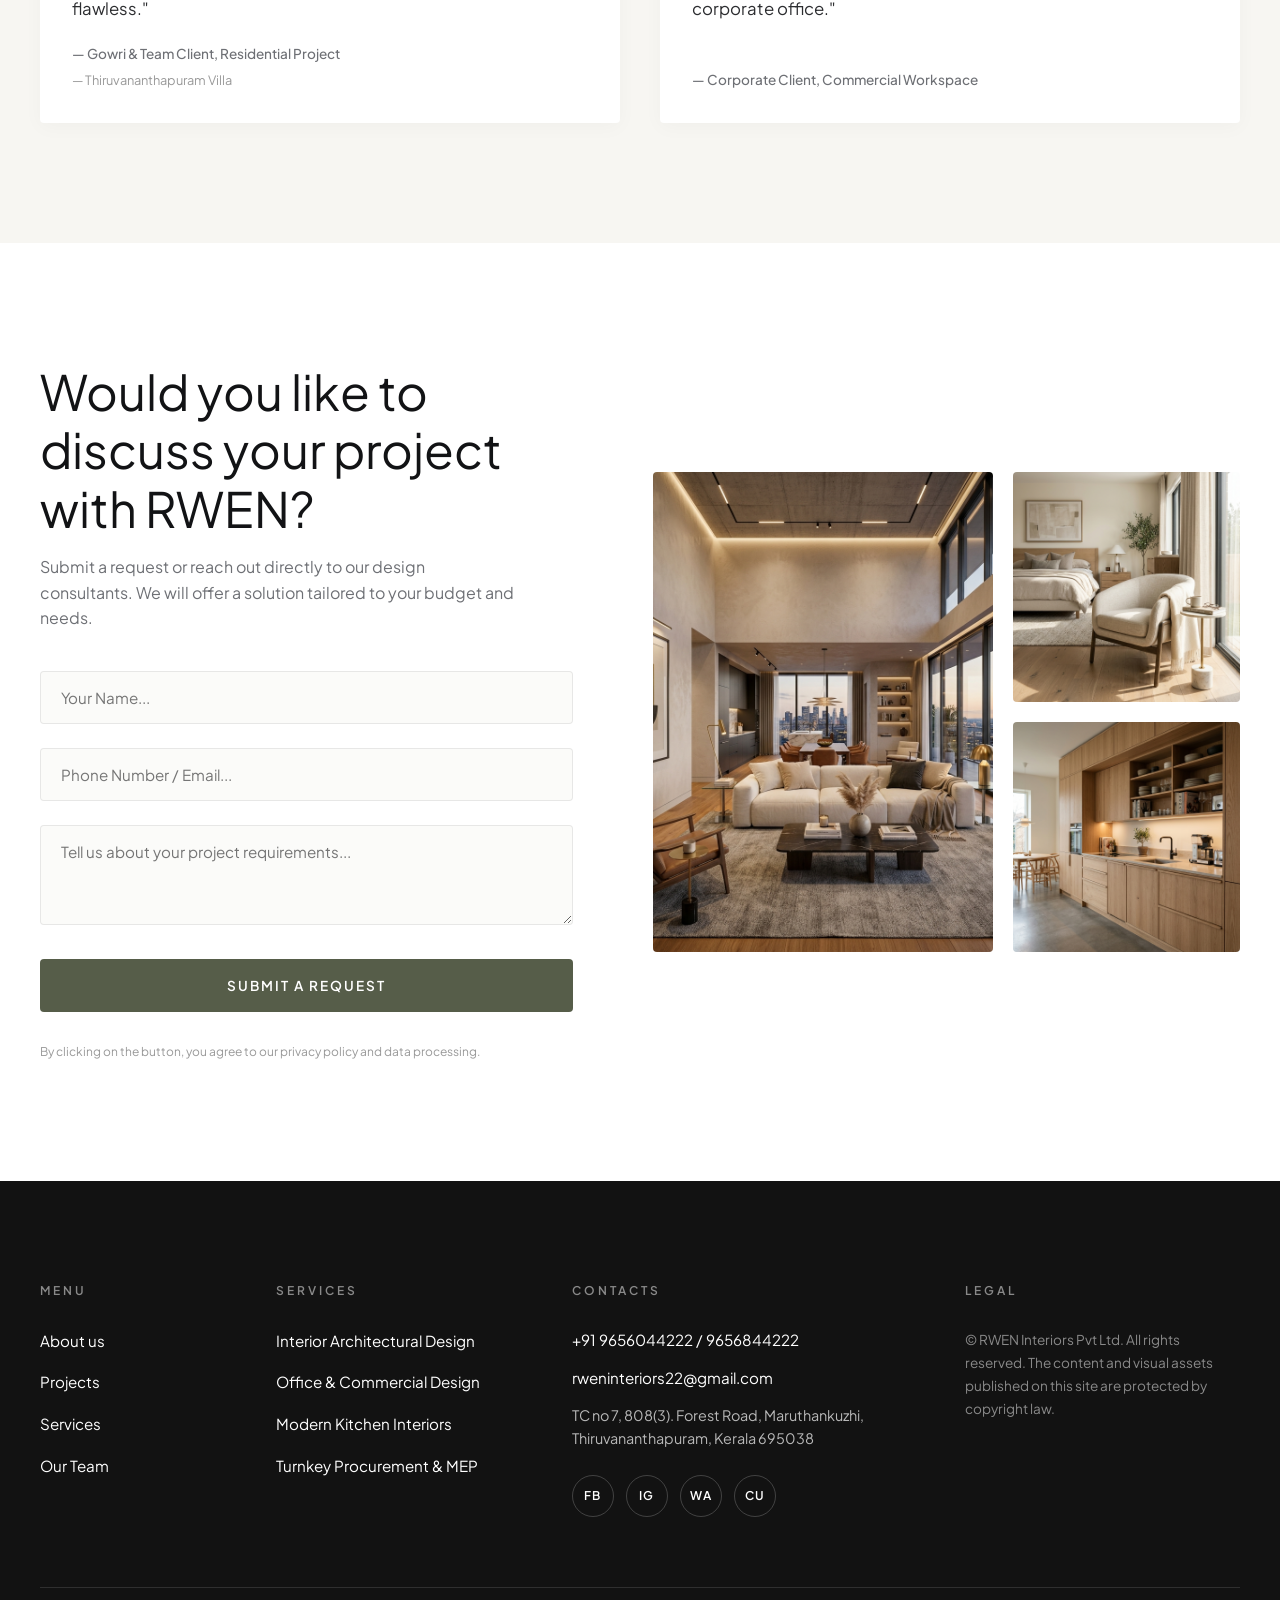
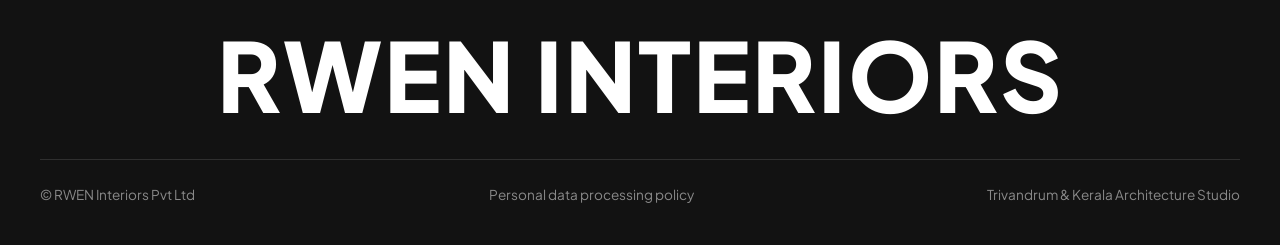
==== commit baff5930: "uii" ====
--- a/index.html
+++ b/index.html
@@ -71,8 +71,8 @@
     <!-- SECTION 1: HERO -->
     <section class="hero-section" id="hero">
       <div class="hero-bg-wrapper">
-        <video class="hero-bg-video" autoplay loop muted playsinline poster="images/hero_bg.jpg">
-          <source src="images/hero_video.mp4" type="video/mp4">
+        <video class="hero-bg-video" autoplay loop muted playsinline poster="video1_2.mp4">
+          <source src="video1_2.mp4" type="video/mp4">
         </video>
         <img src="images/hero_bg.jpg" alt="RWEN Interiors Architecture Showcase" class="hero-bg-img">
         <div class="hero-overlay"></div>
--- a/css/style.css
+++ b/css/style.css
@@ -1244,15 +1244,39 @@
 }
 
 /* ==========================================================================
-   BLOG PAGE STYLES
+   SUBPAGE HERO SECTIONS WITH BACKGROUND IMAGES
    ========================================================================== */
+.about-hero,
+.gallery-hero,
+.blog-hero,
+.contact-hero {
+  padding: 160px 0 80px 0;
+  position: relative;
+  background-color: #121212;
+  color: #ffffff;
+  background-size: cover;
+  background-position: center center;
+  background-repeat: no-repeat;
+  border-bottom: 1px solid rgba(255, 255, 255, 0.1);
+}
+
+.about-hero {
+  background-image: linear-gradient(to right, rgba(18, 18, 18, 0.92) 0%, rgba(18, 18, 18, 0.72) 100%), url('../images/about_interior.jpg');
+}
+
+.gallery-hero {
+  background-image: linear-gradient(to right, rgba(18, 18, 18, 0.92) 0%, rgba(18, 18, 18, 0.72) 100%), url('../images/rwen_p1.jpg');
+}
+
 .blog-hero {
-  padding: 160px 0 60px 0;
-  background-color: var(--bg-dark);
-  color: var(--text-light);
-  border-bottom: 1px solid var(--border-dark);
-}
-
+  background-image: linear-gradient(to right, rgba(18, 18, 18, 0.92) 0%, rgba(18, 18, 18, 0.72) 100%), url('../images/service_banner.jpg');
+}
+
+.contact-hero {
+  background-image: linear-gradient(to right, rgba(18, 18, 18, 0.92) 0%, rgba(18, 18, 18, 0.72) 100%), url('../images/contact_1.jpg');
+}
+
+.about-hero-title,
 .blog-hero-title {
   font-family: var(--font-serif);
   font-size: clamp(3rem, 6.5vw, 6.5rem);
@@ -1261,11 +1285,12 @@
   letter-spacing: -1px;
   line-height: 1;
   margin-bottom: 20px;
+  color: #ffffff;
 }
 
 .blog-hero-desc {
   font-size: 1.1rem;
-  color: var(--text-light-muted);
+  color: rgba(255, 255, 255, 0.8);
   max-width: 600px;
   line-height: 1.6;
 }
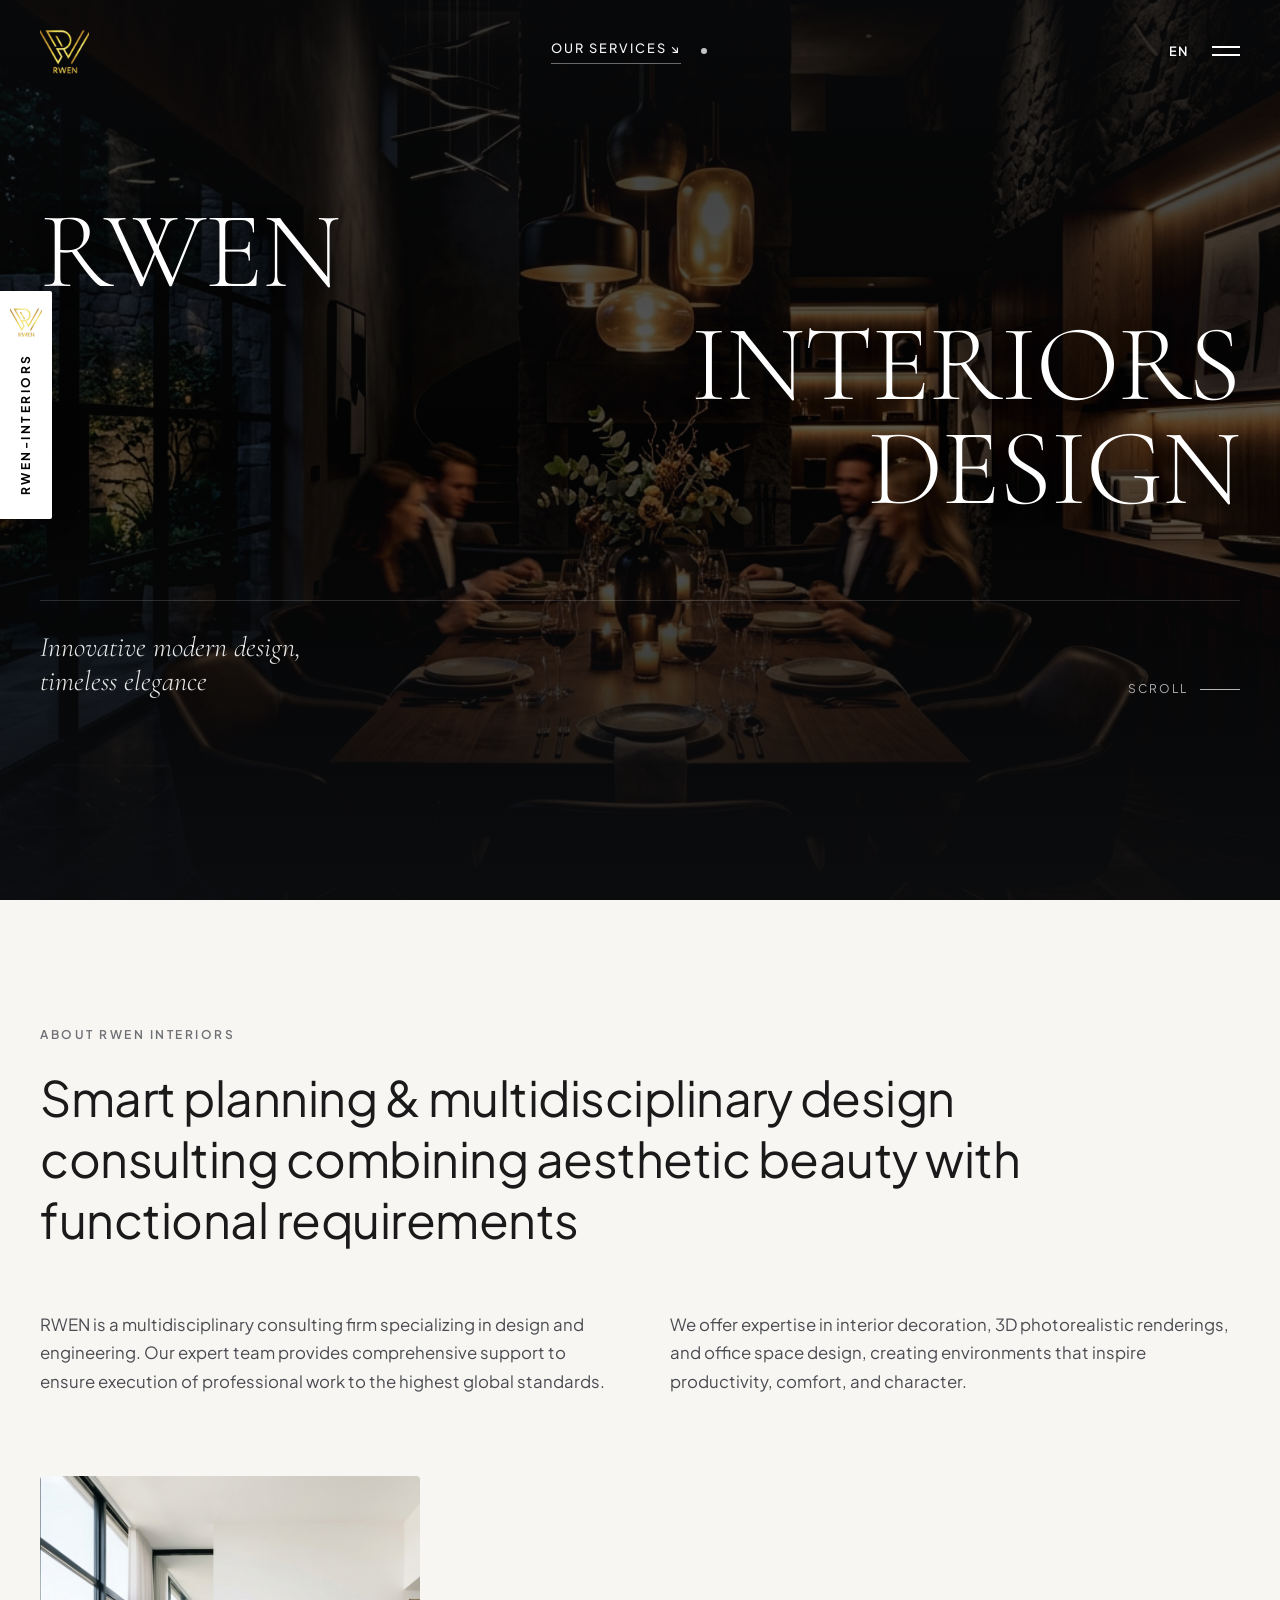
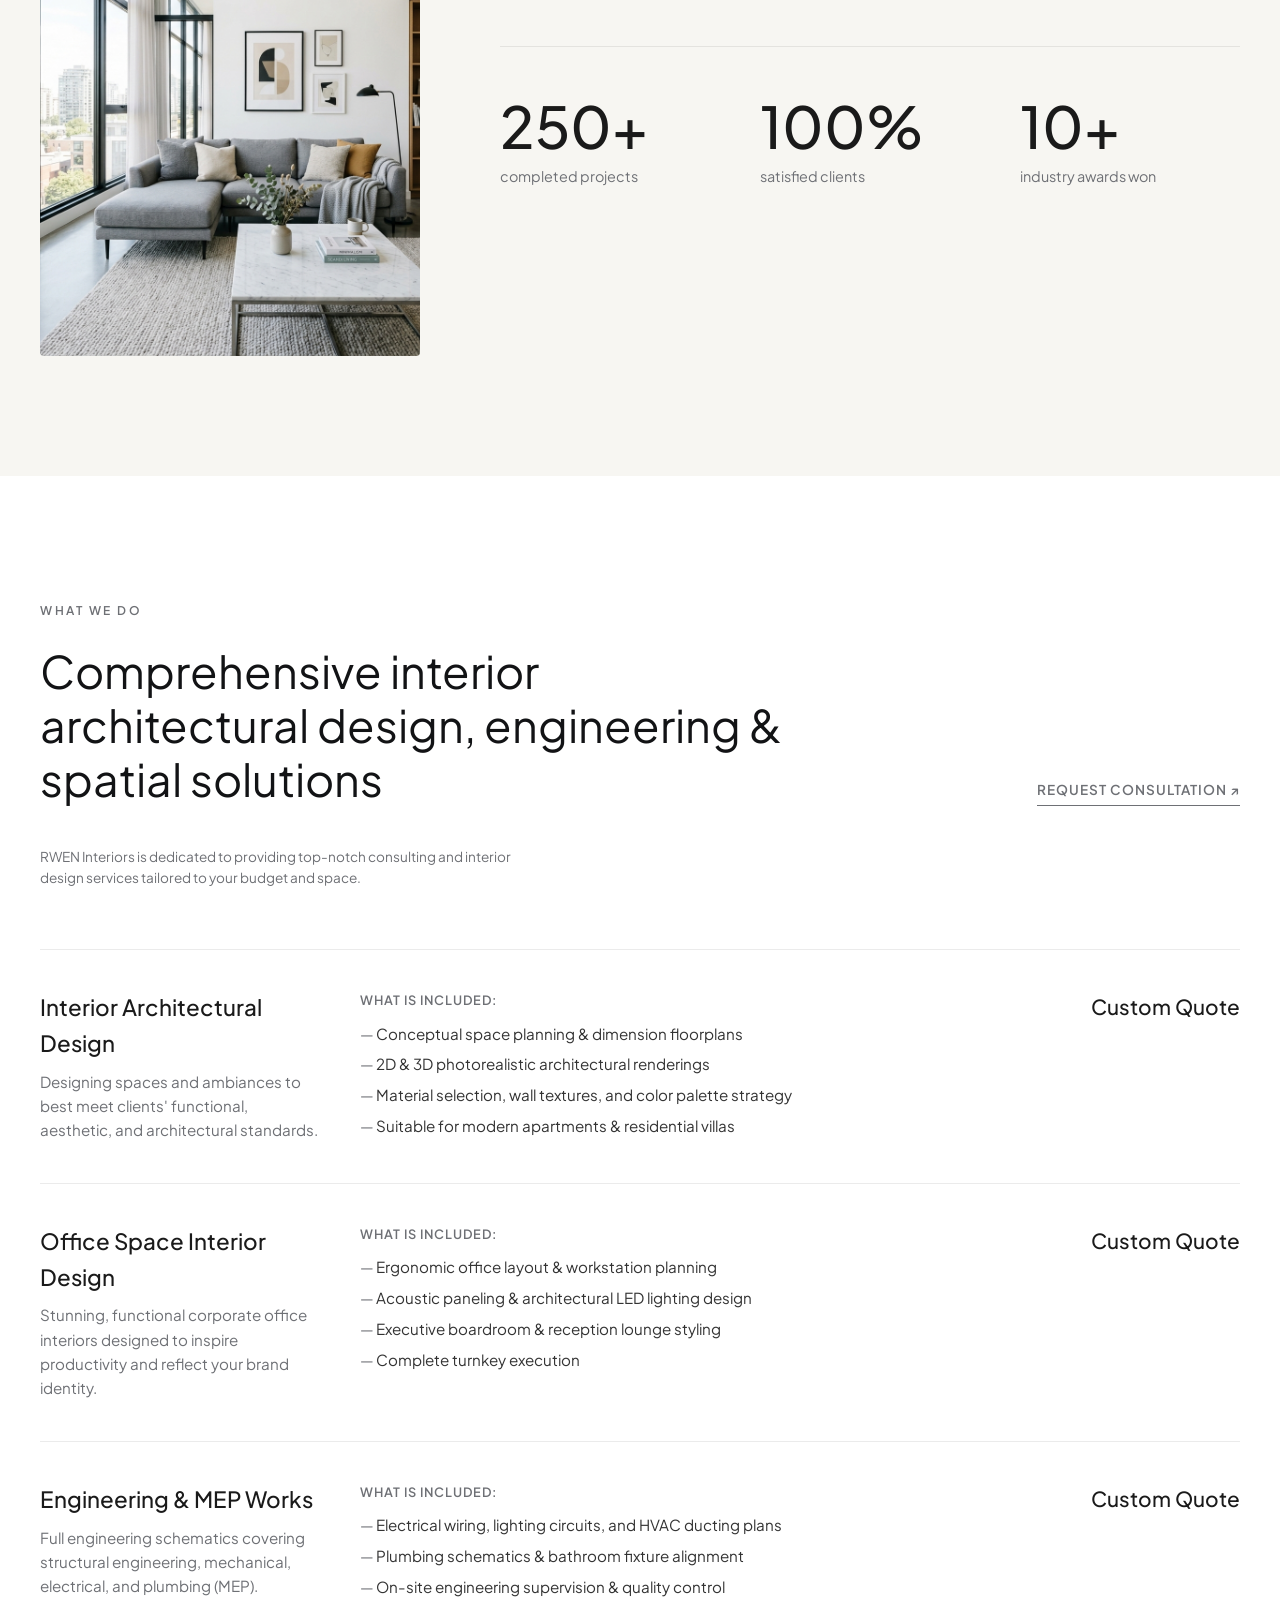
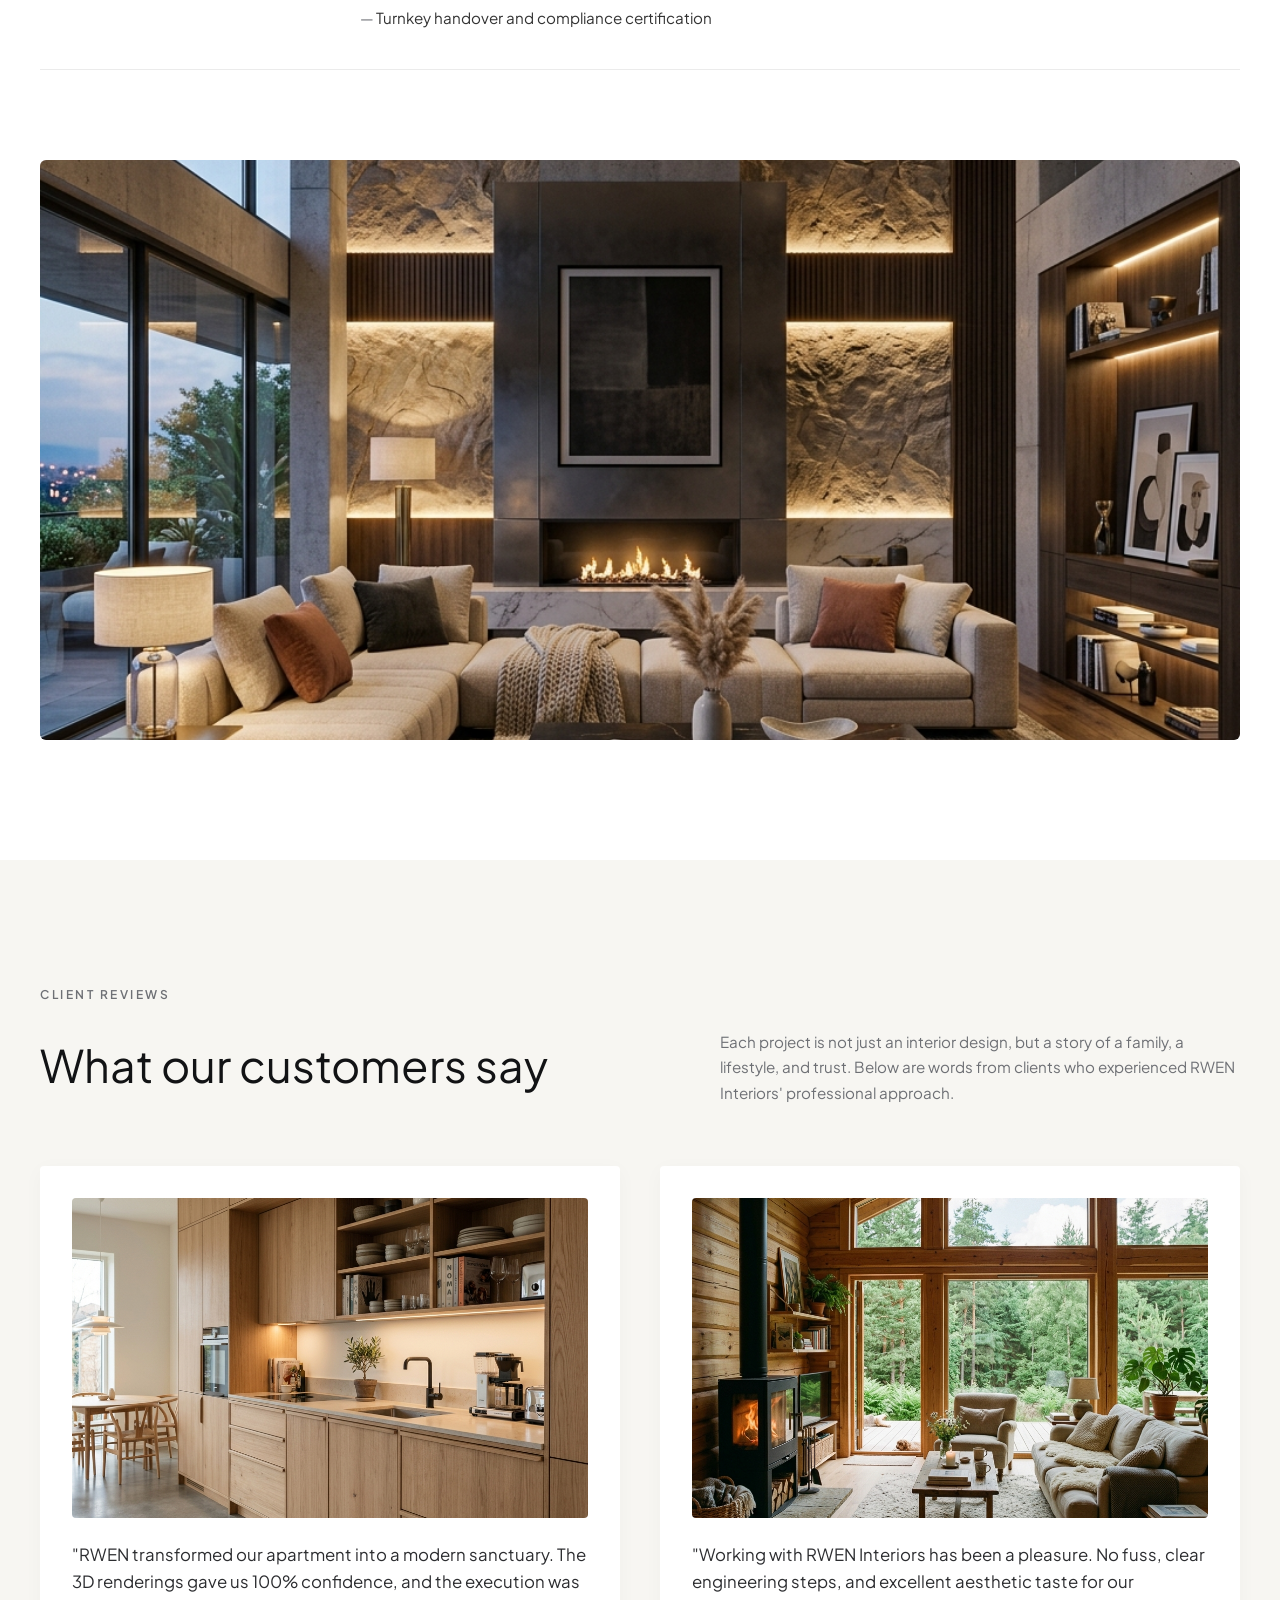
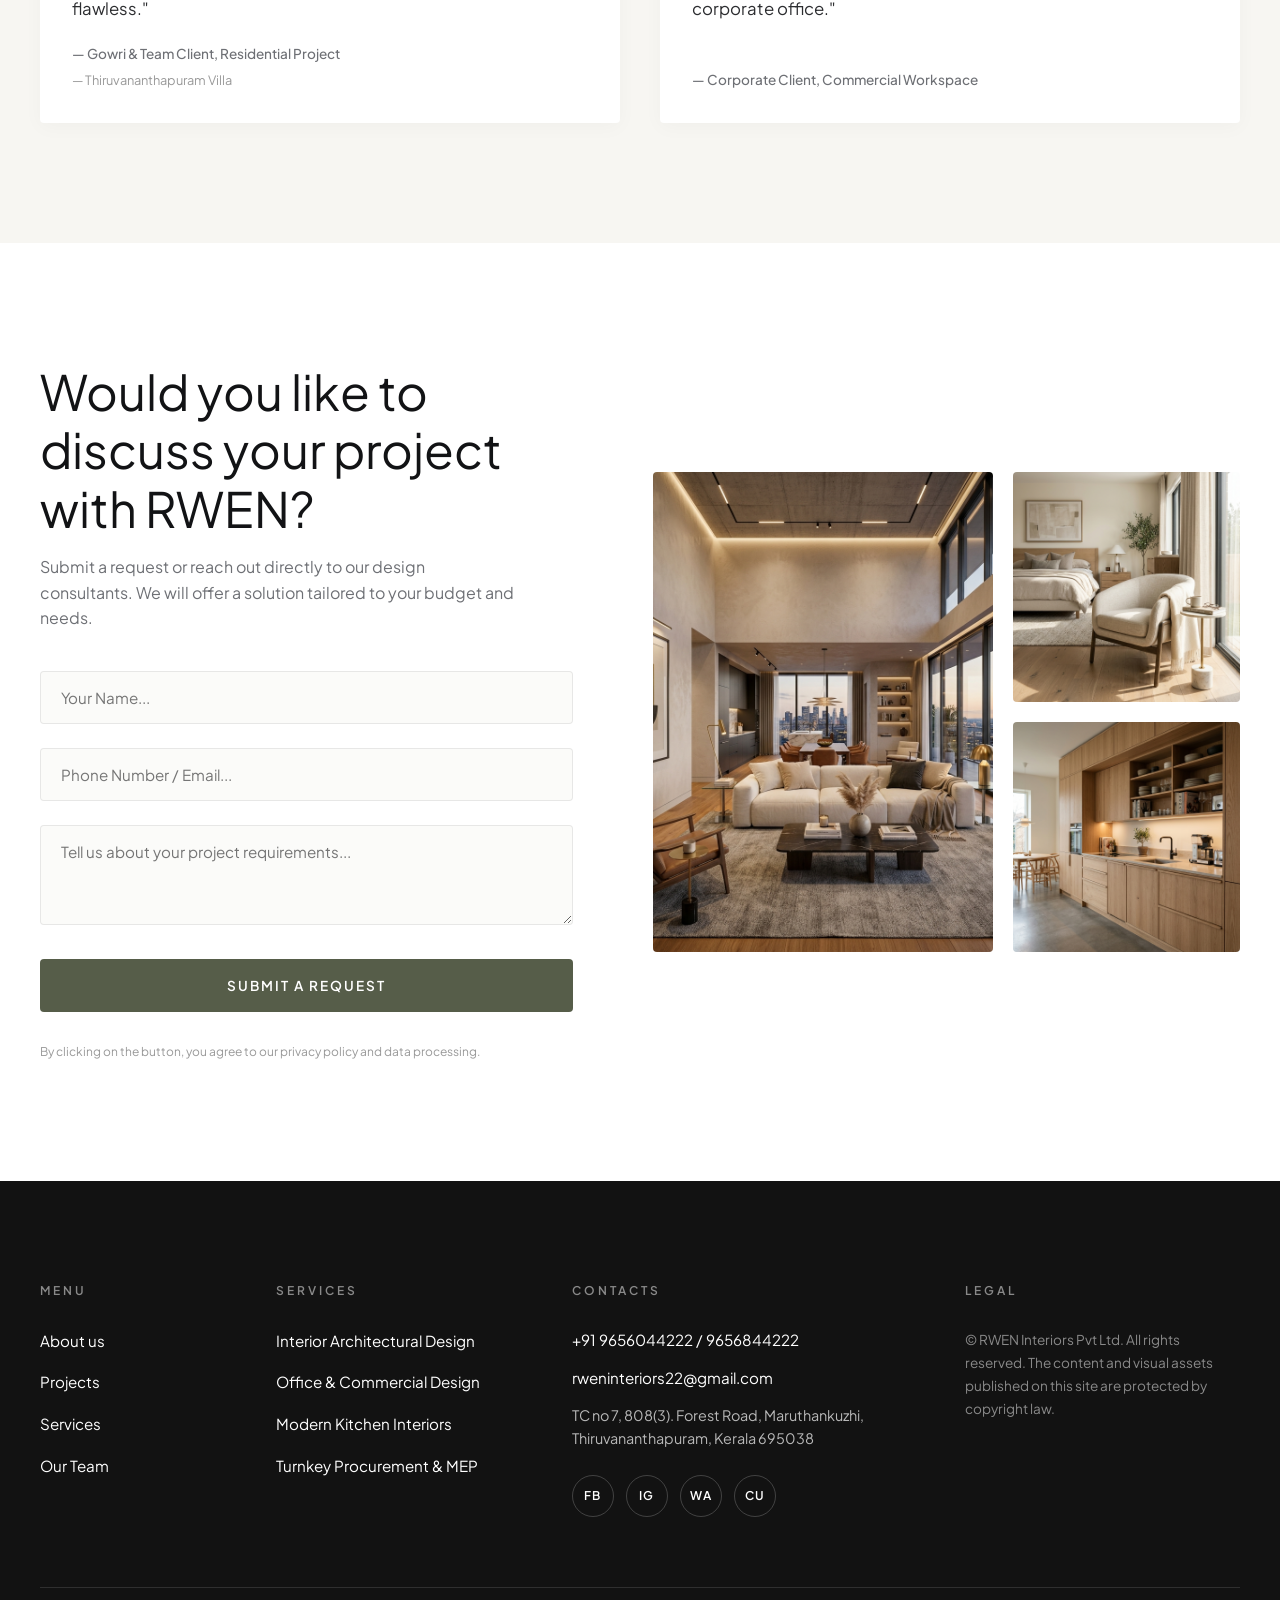
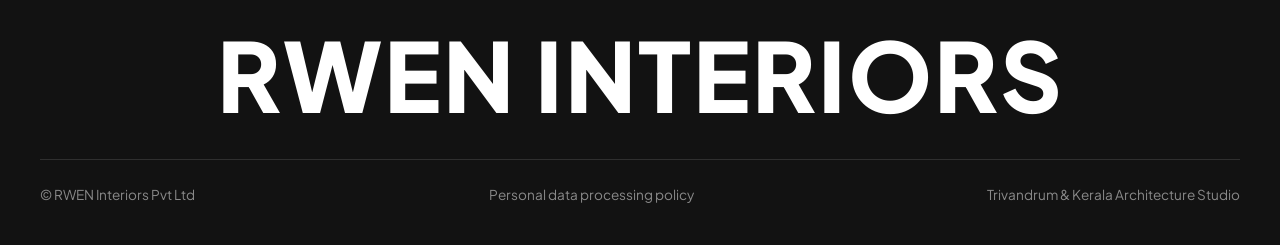
==== commit 74a6f0f1: "uii" ====
--- a/index.html
+++ b/index.html
@@ -81,10 +81,11 @@
       <div class="container hero-content">
         <div class="hero-typography">
           <h1 class="hero-title-top">
-            ARCHITECTURE<br>STUDIO
+            RWEN
           </h1>
           <h2 class="hero-title-bottom">
-            INTERIOR<br>DESIGN
+            INTERIORS <br> DESIGN
+
           </h2>
         </div>
 
--- a/css/style.css
+++ b/css/style.css
@@ -1713,13 +1713,26 @@
   letter-spacing: 0.5px;
 }
 
-.team-role {
-  font-size: 0.8rem;
-  text-transform: uppercase;
-  letter-spacing: 2px;
-  color: var(--accent-gold);
-  font-weight: 600;
-  display: block;
+/* ==========================================================================
+   CONTACT MAP SECTION
+   ========================================================================== */
+.contact-map-section {
+  padding: 80px 0 100px 0;
+  background-color: #ffffff;
+  border-top: 1px solid rgba(0, 0, 0, 0.06);
+}
+
+.map-wrapper {
+  width: 100%;
+  border-radius: 8px;
+  overflow: hidden;
+  box-shadow: 0 15px 40px rgba(0, 0, 0, 0.08);
+  border: 1px solid rgba(0, 0, 0, 0.08);
+  transition: transform 0.4s ease, box-shadow 0.4s ease;
+}
+
+.map-wrapper:hover {
+  box-shadow: 0 20px 50px rgba(0, 0, 0, 0.12);
 }
 
 /* ==========================================================================
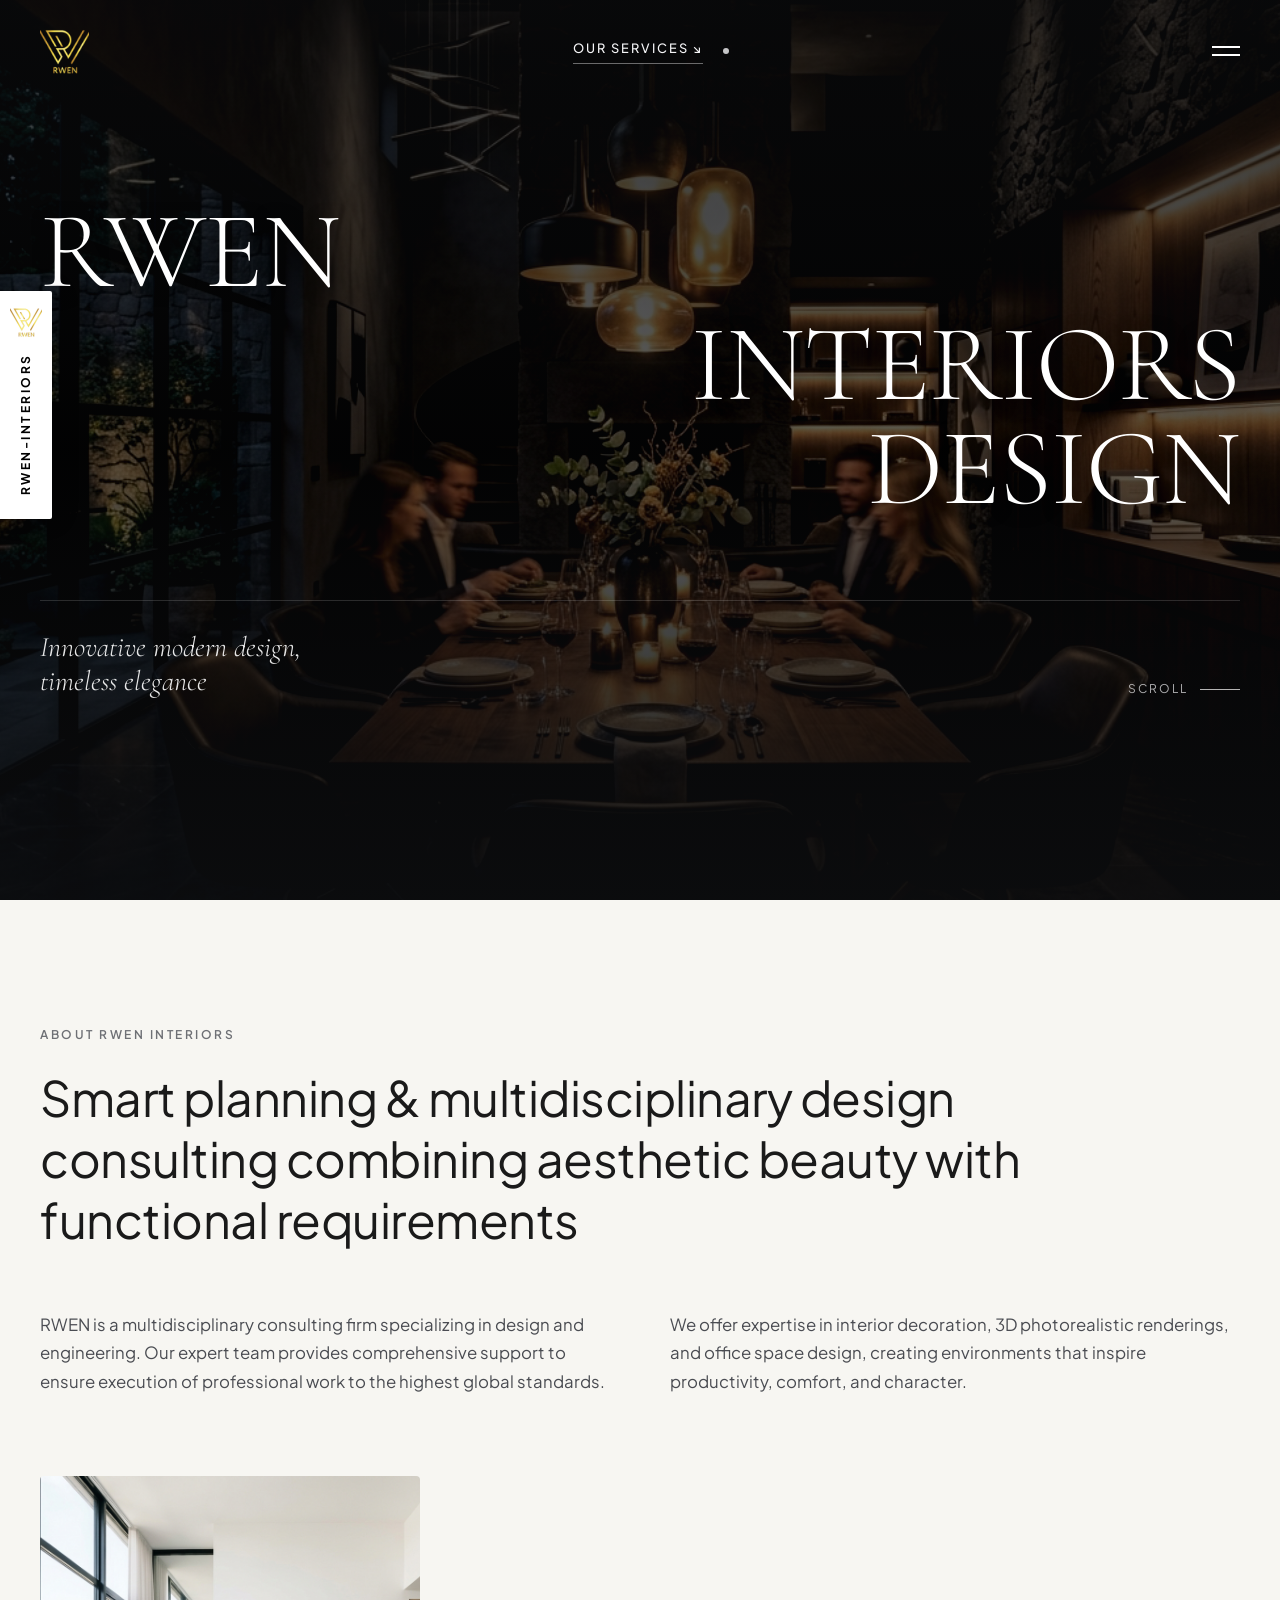
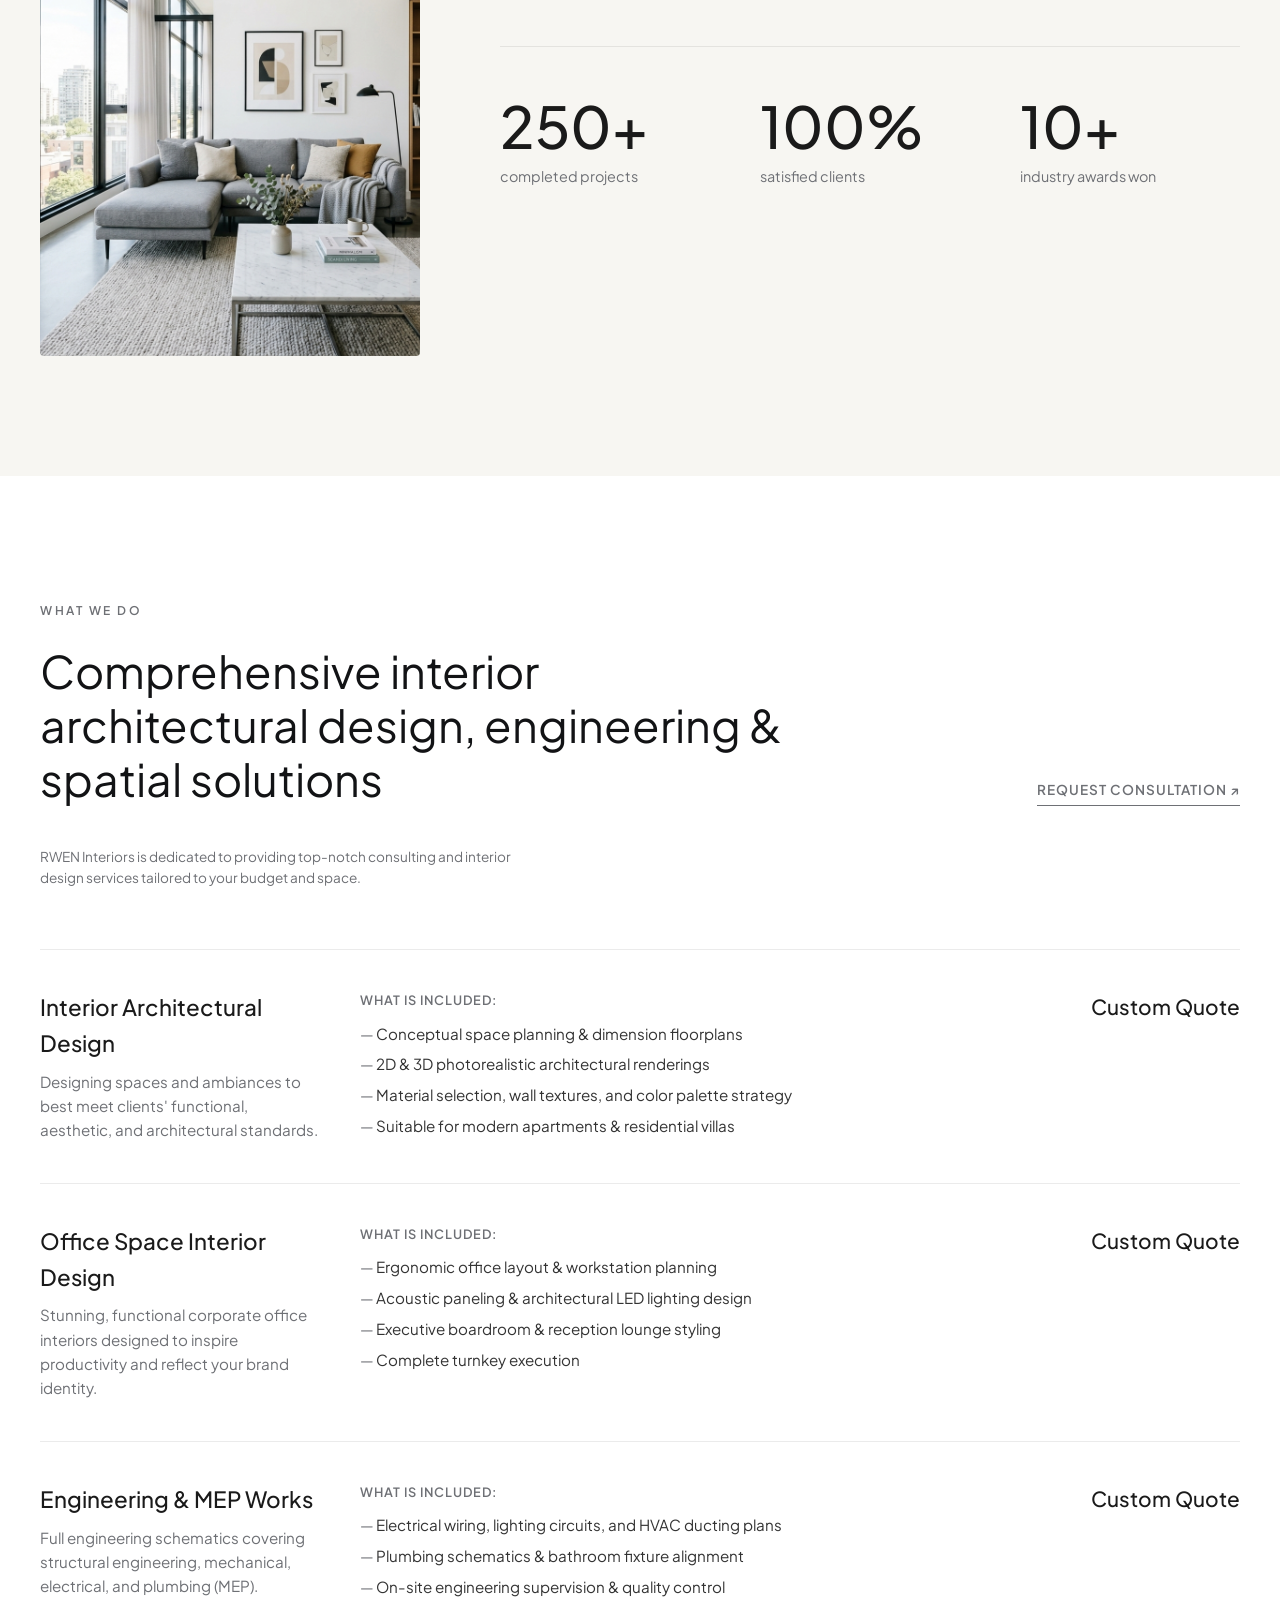
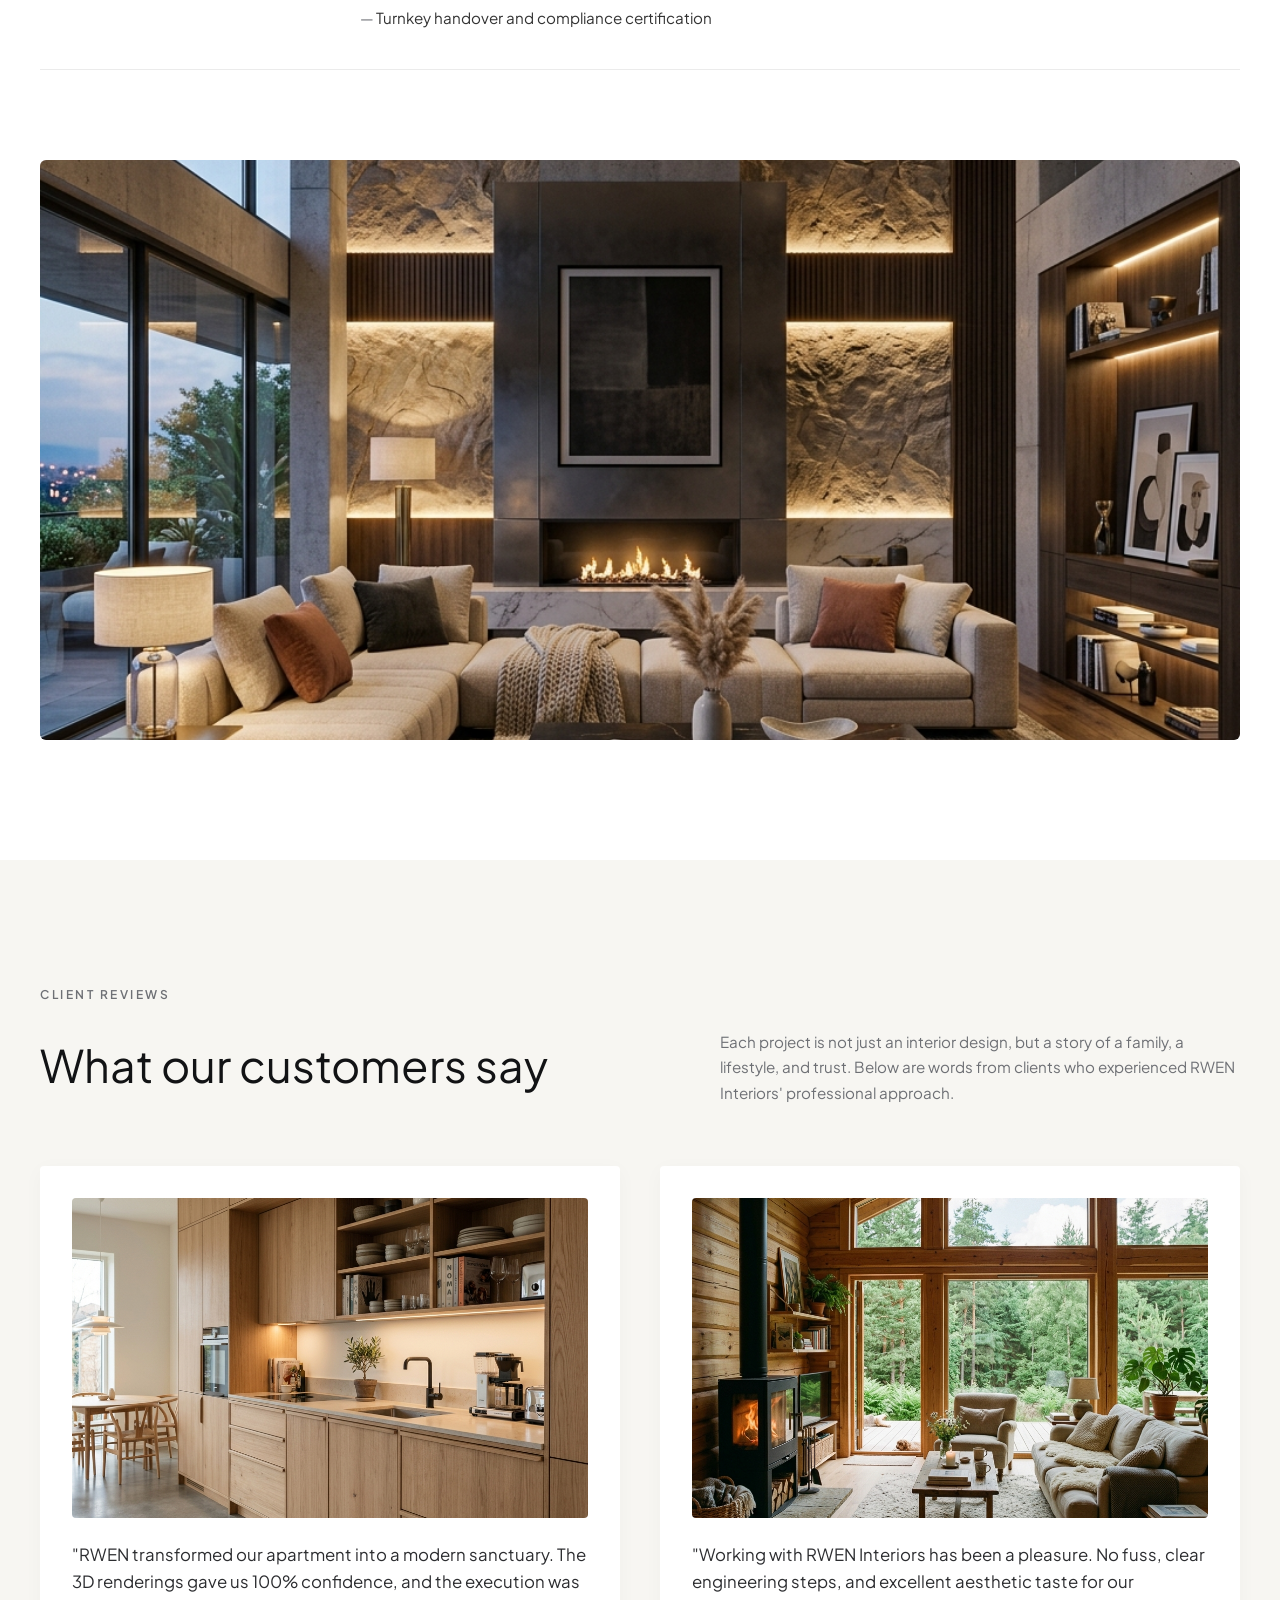
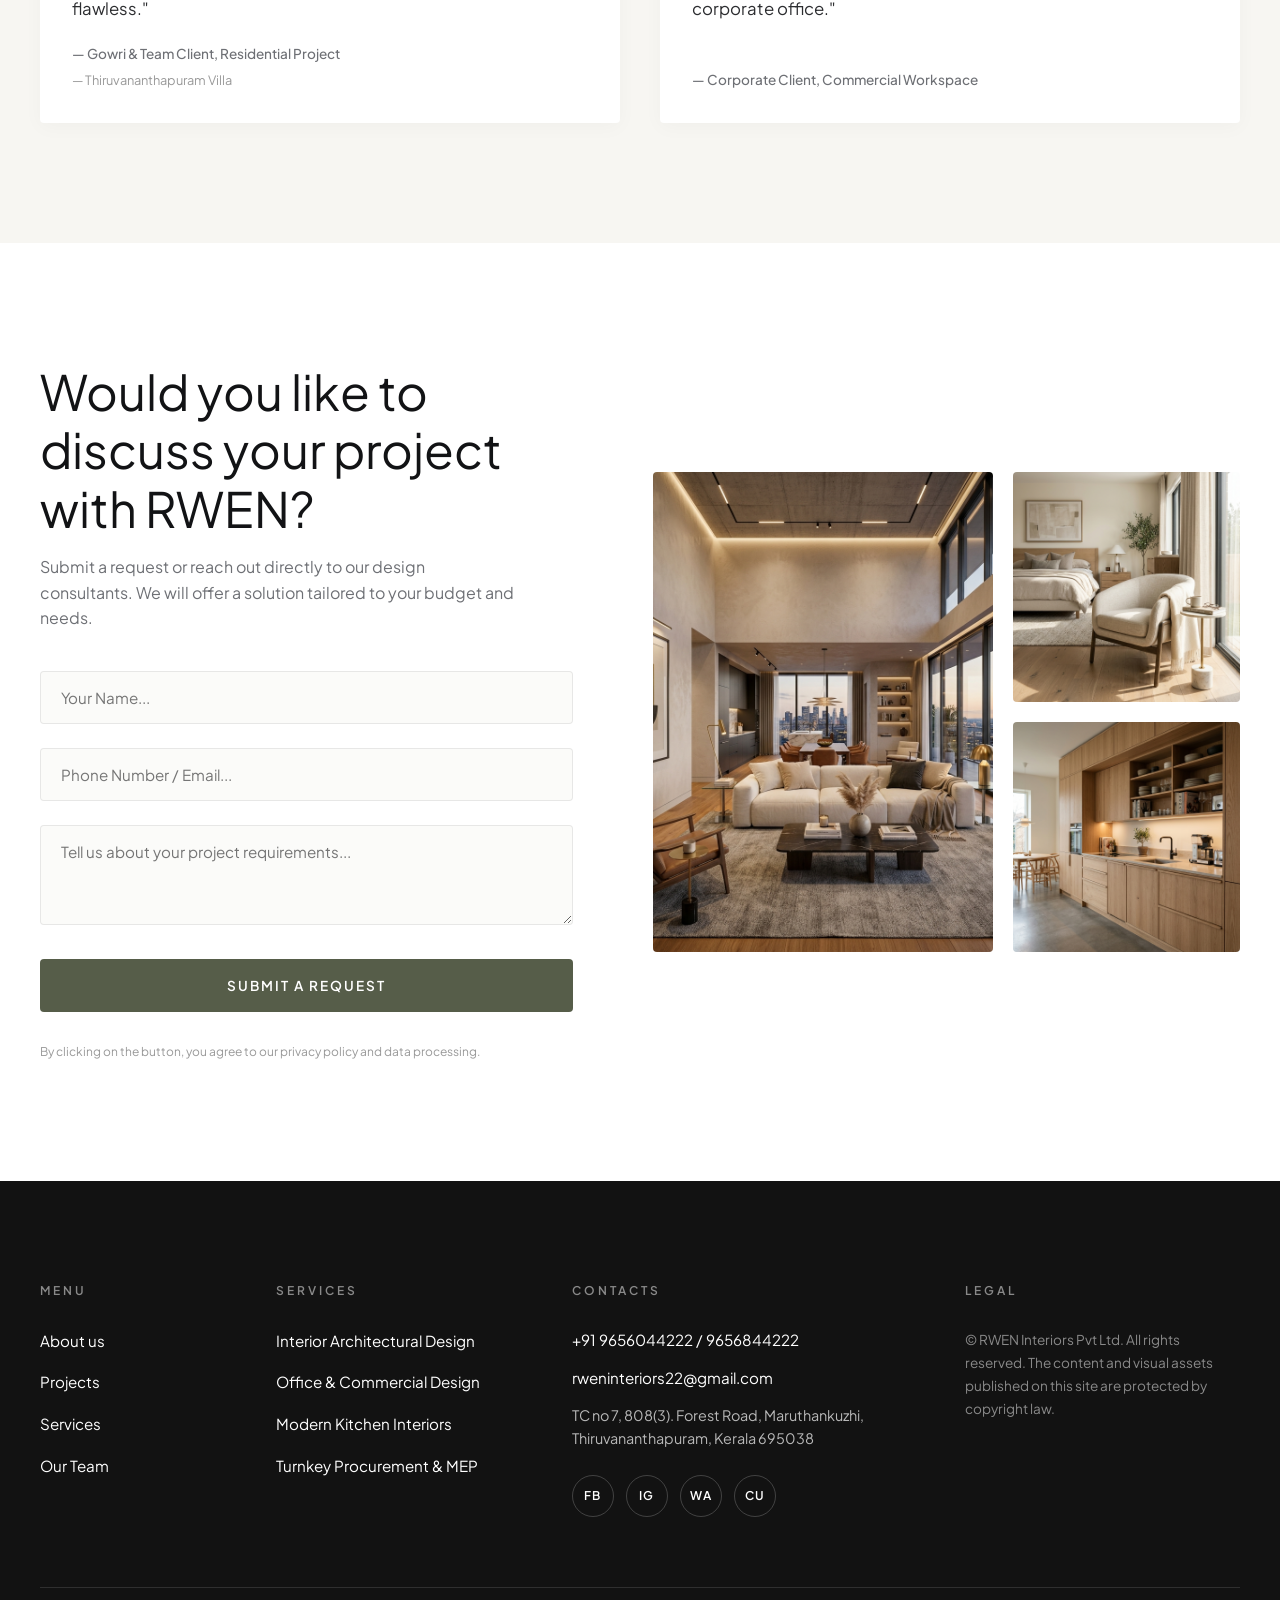
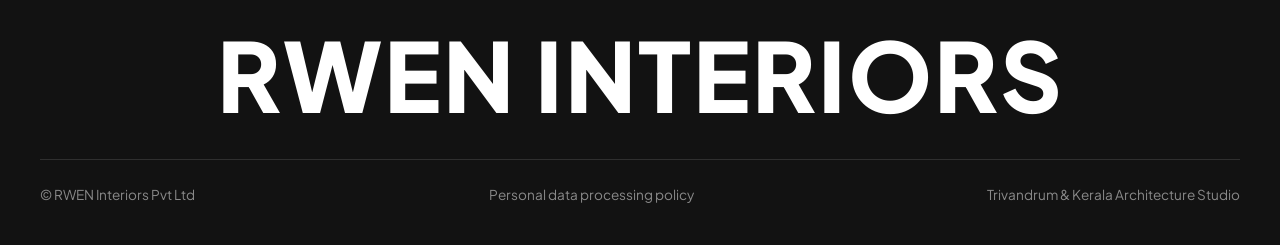
==== commit 1768a0ab: "UII" ====
--- a/index.html
+++ b/index.html
@@ -37,9 +37,7 @@
       </div>
 
       <div class="nav-right">
-        <div class="lang-switch">
-          <span class="lang-btn active">EN</span>
-        </div>
+  
         <div class="menu-toggle" aria-label="Toggle navigation">
           <span></span>
           <span></span>
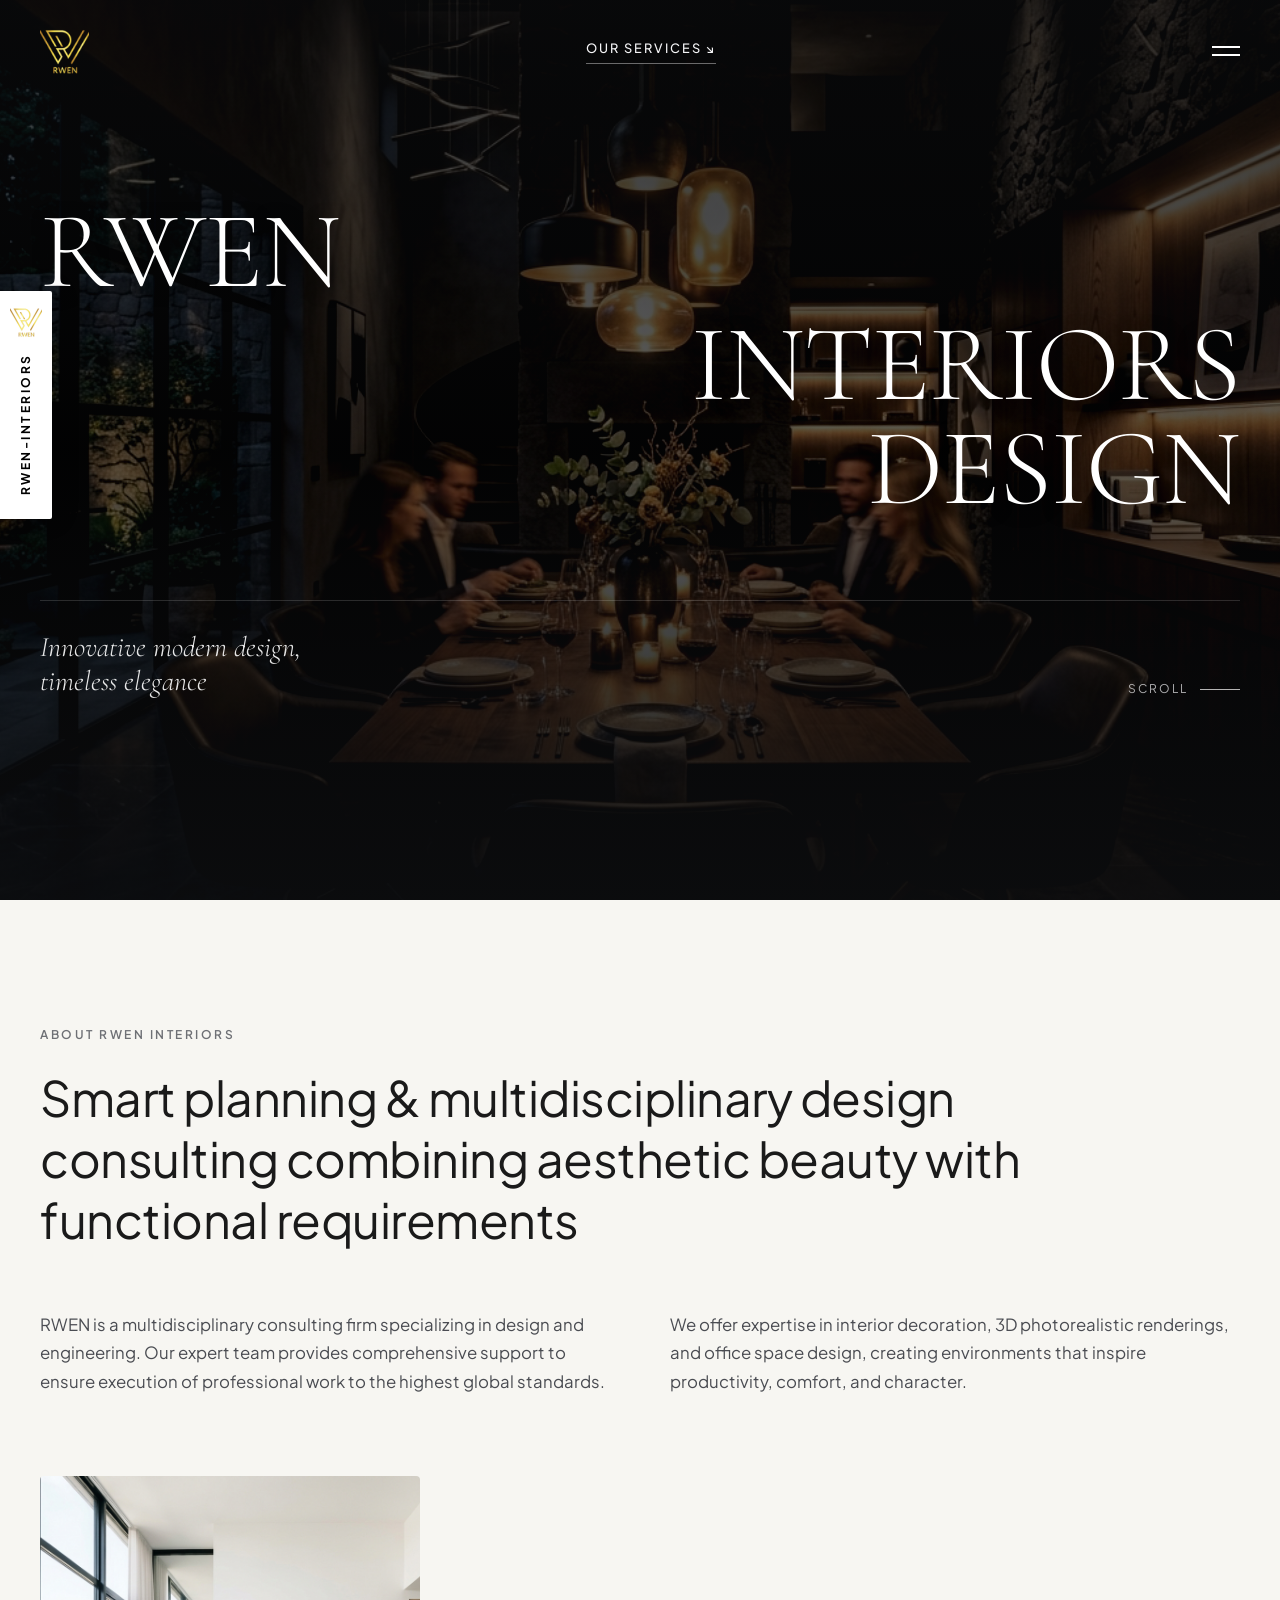
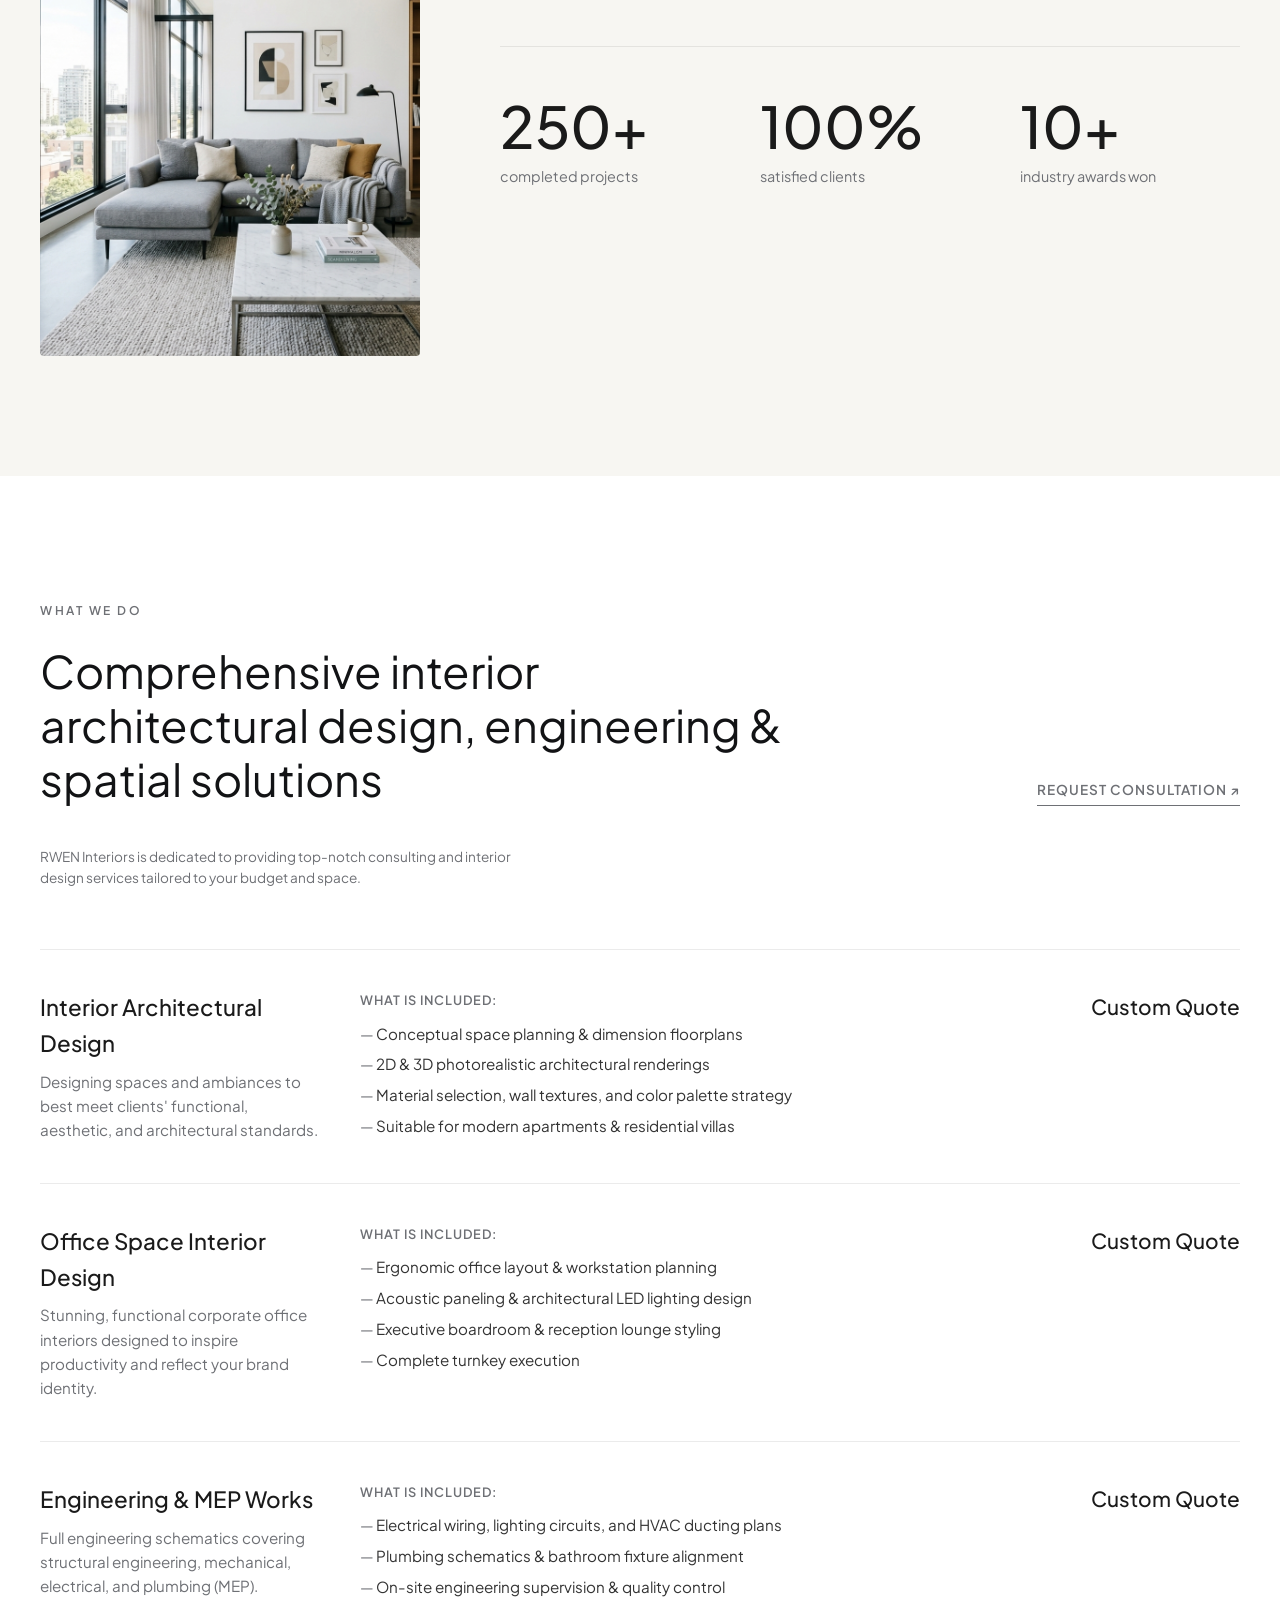
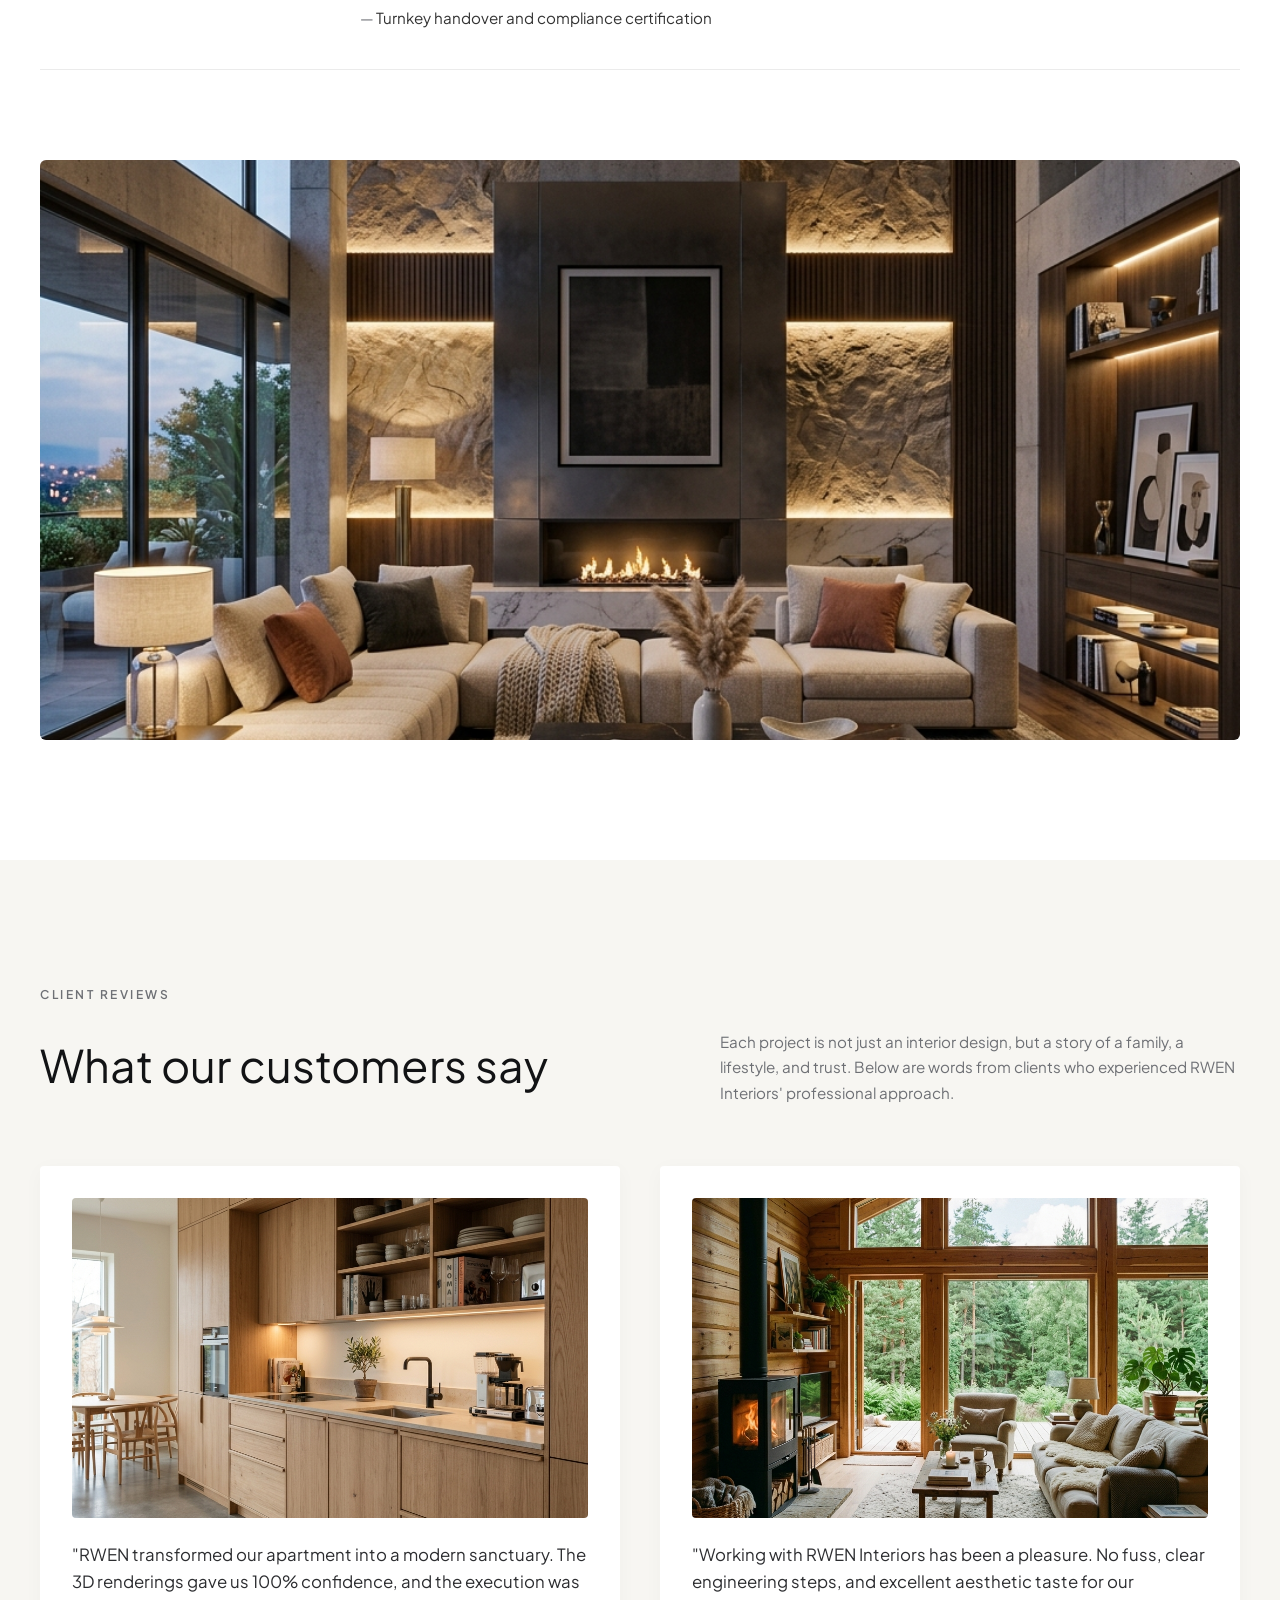
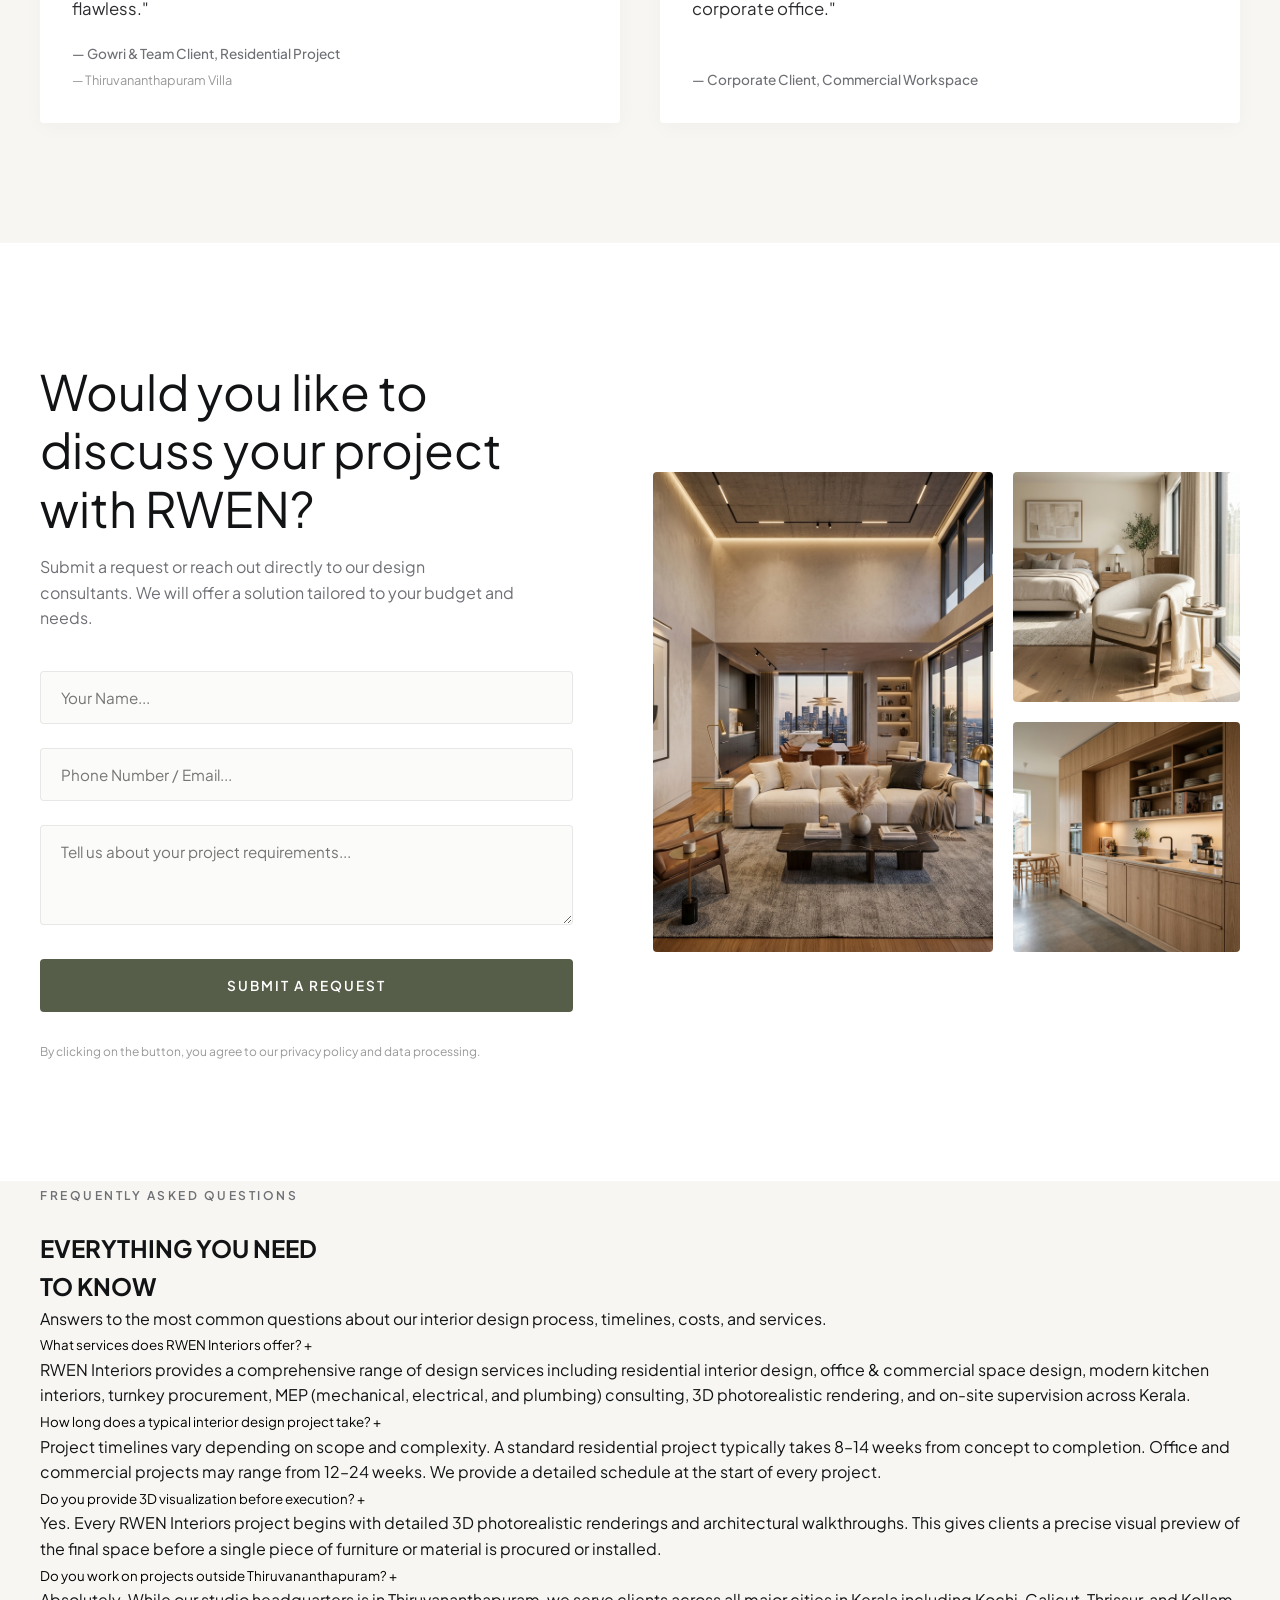
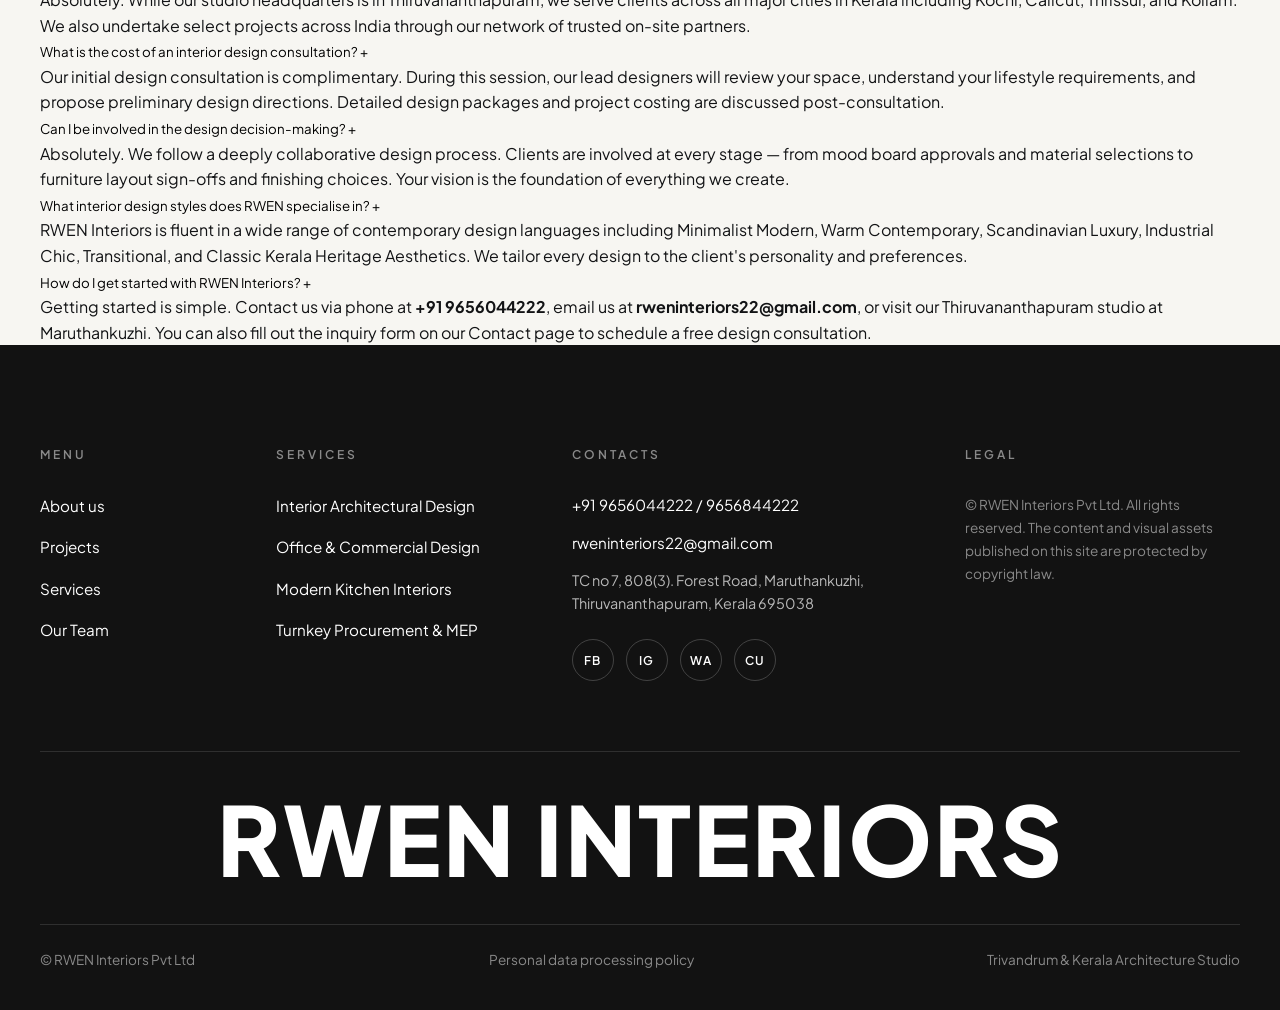
==== commit cae667f0: "UIII" ====
--- a/index.html
+++ b/index.html
@@ -33,7 +33,7 @@
         <a href="#services" class="nav-services-btn trigger-modal">
           OUR SERVICES ↘
         </a>
-        <div class="nav-dot"></div>
+        <!-- <div class="nav-dot"></div> -->
       </div>
 
       <div class="nav-right">
@@ -326,6 +326,103 @@
       </div>
     </section>
 
+    <!-- FAQ SECTION -->
+    <section class="faq-section" id="faq">
+      <div class="container">
+        <div class="faq-header">
+          <span class="section-label">FREQUENTLY ASKED QUESTIONS</span>
+          <h2 class="faq-title">EVERYTHING YOU NEED<br>TO KNOW</h2>
+          <p class="faq-subtitle">Answers to the most common questions about our interior design process, timelines, costs, and services.</p>
+        </div>
+
+        <div class="faq-grid">
+          <div class="faq-col">
+            <div class="faq-item">
+              <button class="faq-question" aria-expanded="false">
+                <span>What services does RWEN Interiors offer?</span>
+                <span class="faq-icon">+</span>
+              </button>
+              <div class="faq-answer">
+                <p>RWEN Interiors provides a comprehensive range of design services including residential interior design, office & commercial space design, modern kitchen interiors, turnkey procurement, MEP (mechanical, electrical, and plumbing) consulting, 3D photorealistic rendering, and on-site supervision across Kerala.</p>
+              </div>
+            </div>
+
+            <div class="faq-item">
+              <button class="faq-question" aria-expanded="false">
+                <span>How long does a typical interior design project take?</span>
+                <span class="faq-icon">+</span>
+              </button>
+              <div class="faq-answer">
+                <p>Project timelines vary depending on scope and complexity. A standard residential project typically takes 8–14 weeks from concept to completion. Office and commercial projects may range from 12–24 weeks. We provide a detailed schedule at the start of every project.</p>
+              </div>
+            </div>
+
+            <div class="faq-item">
+              <button class="faq-question" aria-expanded="false">
+                <span>Do you provide 3D visualization before execution?</span>
+                <span class="faq-icon">+</span>
+              </button>
+              <div class="faq-answer">
+                <p>Yes. Every RWEN Interiors project begins with detailed 3D photorealistic renderings and architectural walkthroughs. This gives clients a precise visual preview of the final space before a single piece of furniture or material is procured or installed.</p>
+              </div>
+            </div>
+
+            <div class="faq-item">
+              <button class="faq-question" aria-expanded="false">
+                <span>Do you work on projects outside Thiruvananthapuram?</span>
+                <span class="faq-icon">+</span>
+              </button>
+              <div class="faq-answer">
+                <p>Absolutely. While our studio headquarters is in Thiruvananthapuram, we serve clients across all major cities in Kerala including Kochi, Calicut, Thrissur, and Kollam. We also undertake select projects across India through our network of trusted on-site partners.</p>
+              </div>
+            </div>
+          </div>
+
+          <div class="faq-col">
+            <div class="faq-item">
+              <button class="faq-question" aria-expanded="false">
+                <span>What is the cost of an interior design consultation?</span>
+                <span class="faq-icon">+</span>
+              </button>
+              <div class="faq-answer">
+                <p>Our initial design consultation is complimentary. During this session, our lead designers will review your space, understand your lifestyle requirements, and propose preliminary design directions. Detailed design packages and project costing are discussed post-consultation.</p>
+              </div>
+            </div>
+
+            <div class="faq-item">
+              <button class="faq-question" aria-expanded="false">
+                <span>Can I be involved in the design decision-making?</span>
+                <span class="faq-icon">+</span>
+              </button>
+              <div class="faq-answer">
+                <p>Absolutely. We follow a deeply collaborative design process. Clients are involved at every stage — from mood board approvals and material selections to furniture layout sign-offs and finishing choices. Your vision is the foundation of everything we create.</p>
+              </div>
+            </div>
+
+            <div class="faq-item">
+              <button class="faq-question" aria-expanded="false">
+                <span>What interior design styles does RWEN specialise in?</span>
+                <span class="faq-icon">+</span>
+              </button>
+              <div class="faq-answer">
+                <p>RWEN Interiors is fluent in a wide range of contemporary design languages including Minimalist Modern, Warm Contemporary, Scandinavian Luxury, Industrial Chic, Transitional, and Classic Kerala Heritage Aesthetics. We tailor every design to the client's personality and preferences.</p>
+              </div>
+            </div>
+
+            <div class="faq-item">
+              <button class="faq-question" aria-expanded="false">
+                <span>How do I get started with RWEN Interiors?</span>
+                <span class="faq-icon">+</span>
+              </button>
+              <div class="faq-answer">
+                <p>Getting started is simple. Contact us via phone at <strong>+91 9656044222</strong>, email us at <strong>rweninteriors22@gmail.com</strong>, or visit our Thiruvananthapuram studio at Maruthankuzhi. You can also fill out the inquiry form on our Contact page to schedule a free design consultation.</p>
+              </div>
+            </div>
+          </div>
+        </div>
+      </div>
+    </section>
+
   </main>
 
   <!-- SITE FOOTER (EXACT MATCH TO REFERENCE SCREENSHOT) -->
